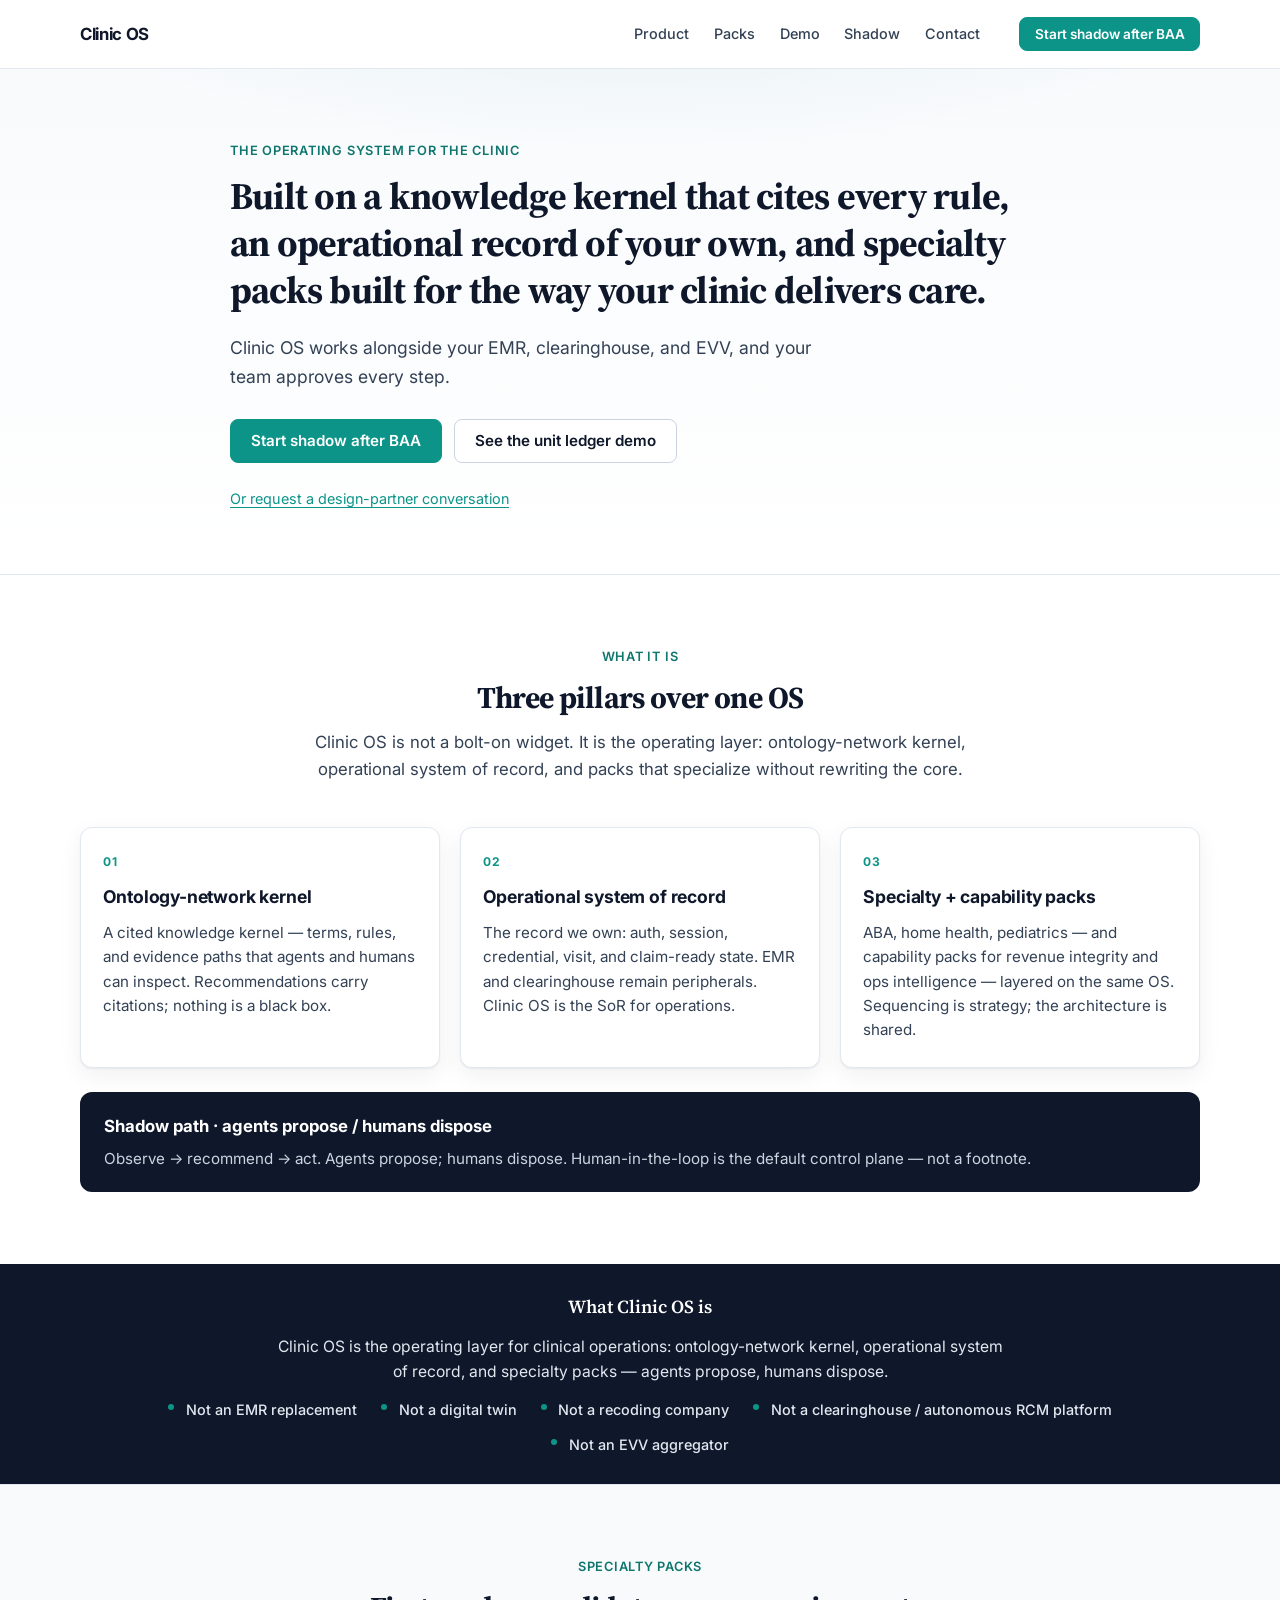
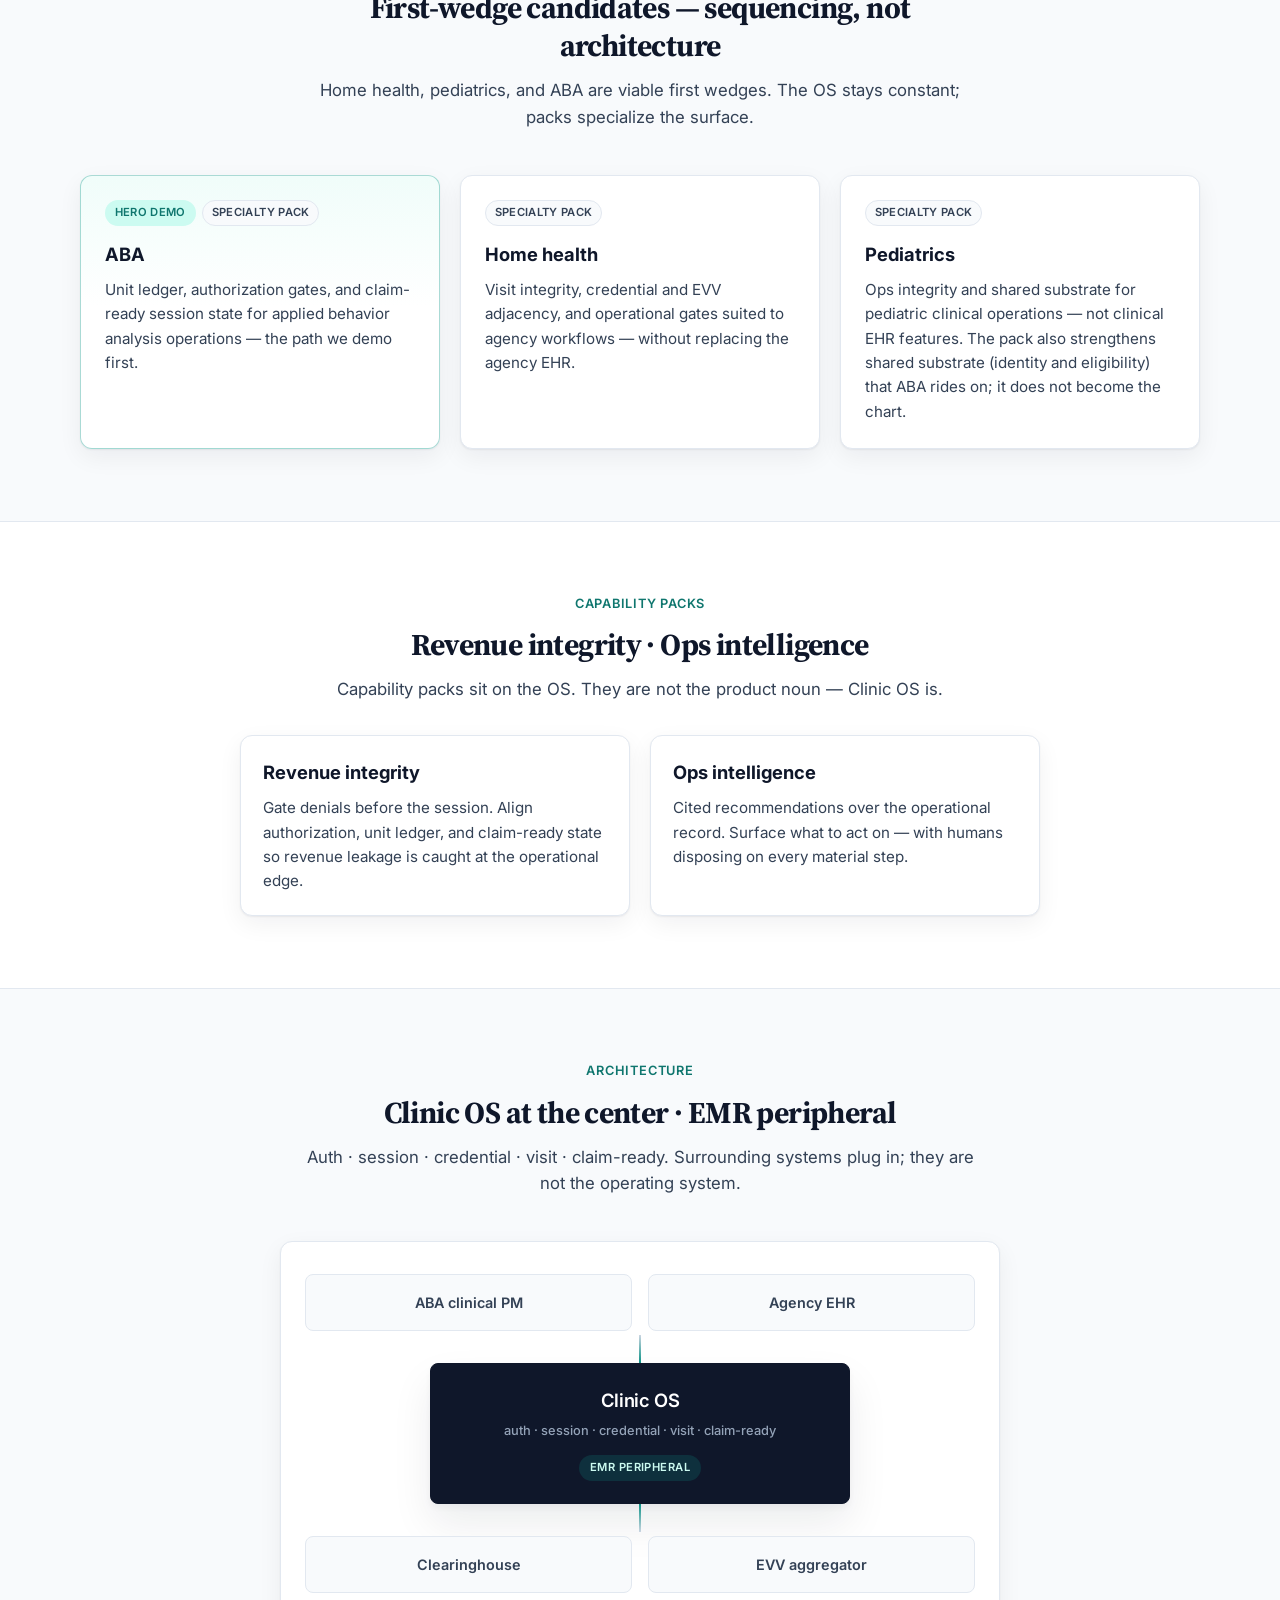
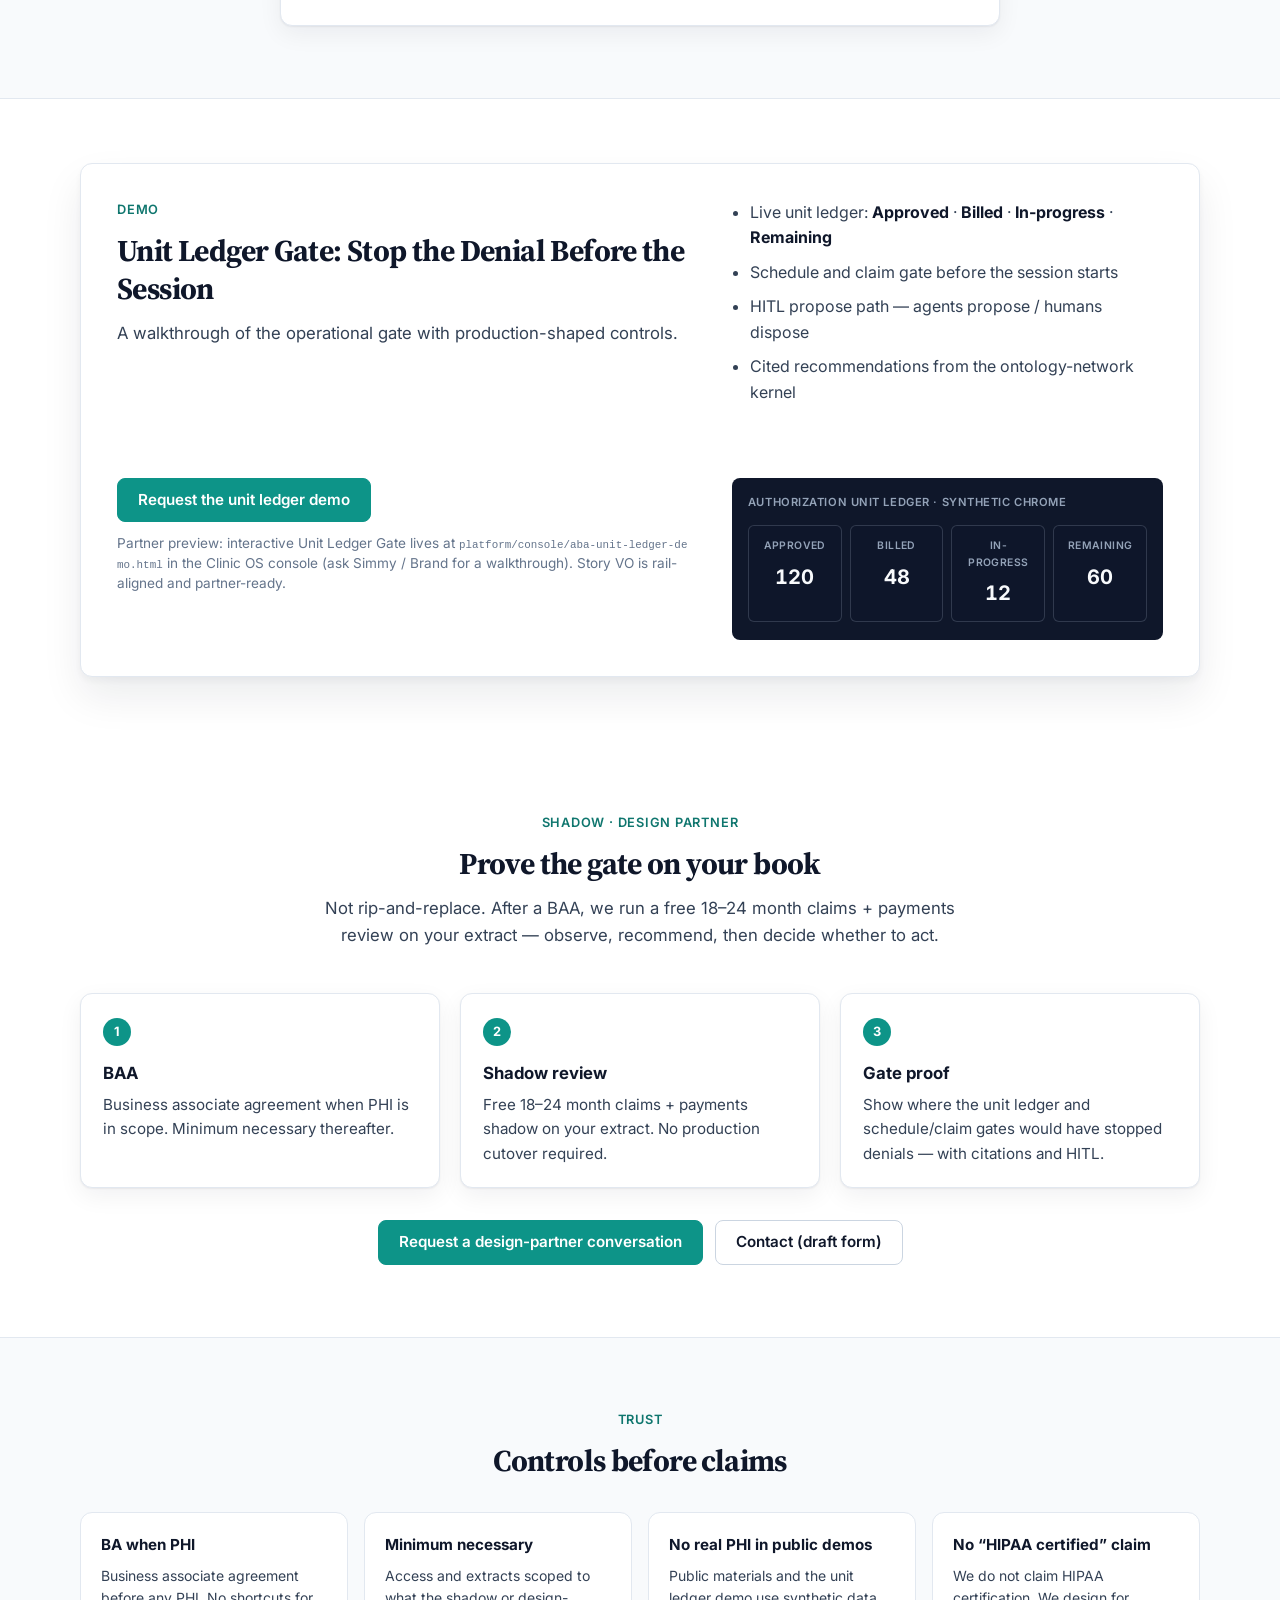
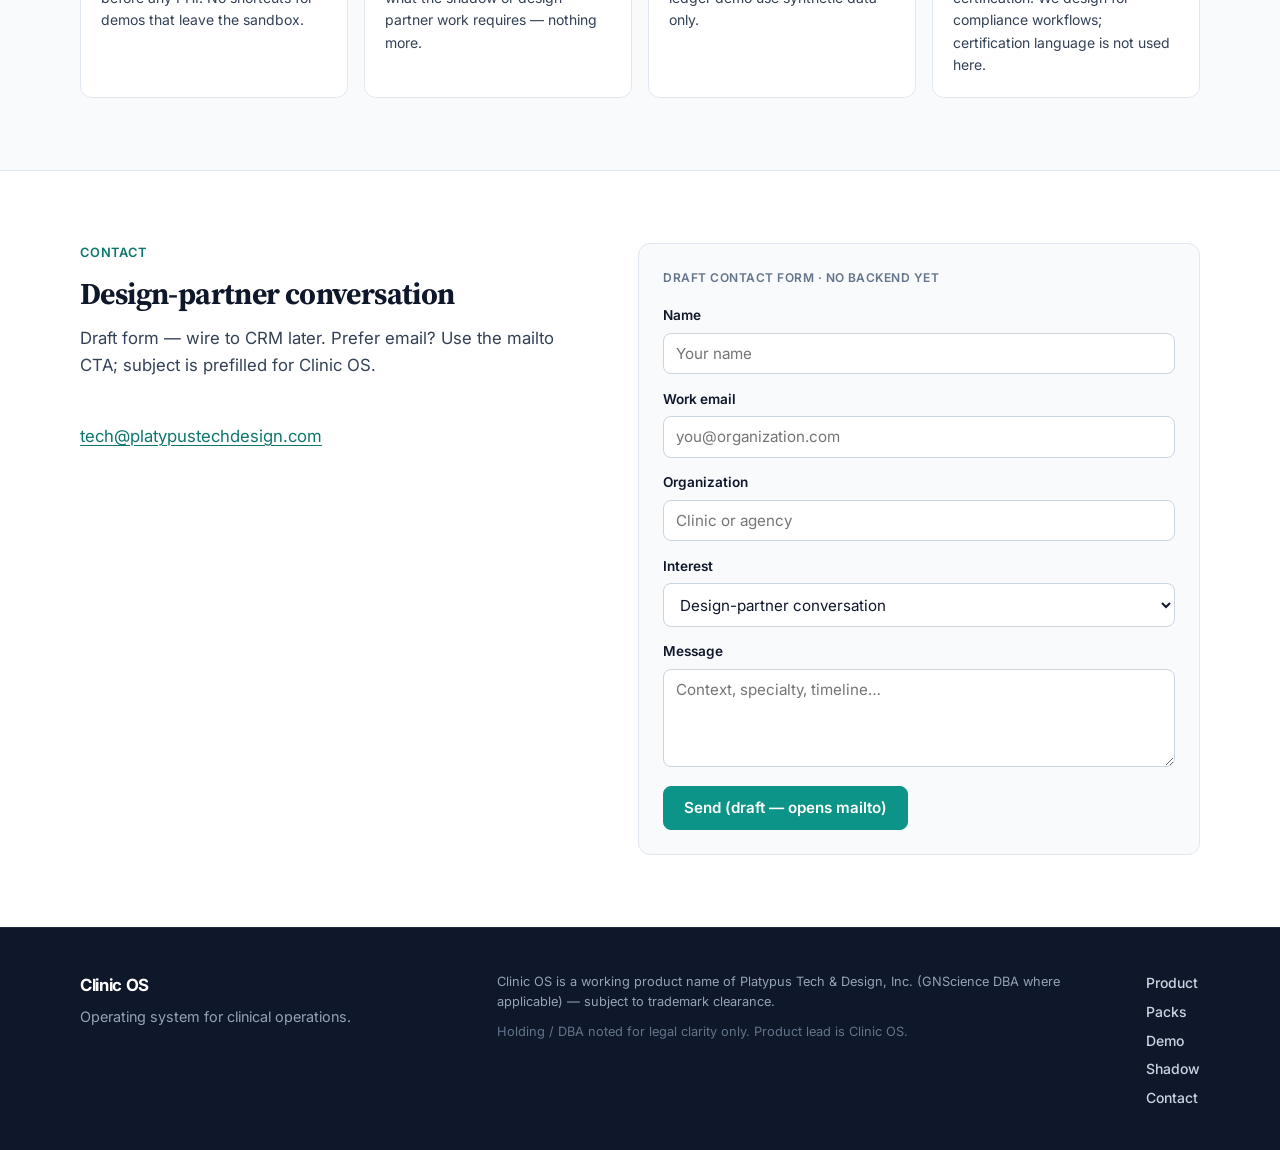
==== index.html @ 2861e941 "Hero v2: eyebrow 'The operating system for the clinic' and James's kernel/record/packs headline" ====
<!DOCTYPE html>
<html lang="en">
<head>
  <meta charset="UTF-8" />
  <meta name="viewport" content="width=device-width, initial-scale=1" />
  <meta name="description" content="Clinic OS, the operating system for the clinic: a knowledge kernel that cites every rule, an operational record of your own, and specialty packs built for the way your clinic delivers care." />
  <title>Clinic OS — Operating System for Clinical Operations</title>
  <link rel="preconnect" href="https://fonts.googleapis.com" />
  <link rel="preconnect" href="https://fonts.gstatic.com" crossorigin />
  <link href="https://fonts.googleapis.com/css2?family=Inter:wght@400;500;600;700&family=Source+Serif+4:opsz,wght@8..60,600;8..60,700&display=swap" rel="stylesheet" />
  <link rel="stylesheet" href="styles.css" />
</head>
<body>
  <a class="skip-link" href="#main">Skip to content</a>

  <header class="site-header" id="top">
    <nav class="nav" aria-label="Primary">
      <a class="nav-brand" href="#top">Clinic OS</a>
      <button class="nav-toggle" type="button" aria-expanded="false" aria-controls="nav-menu" aria-label="Open menu">
        <span></span><span></span><span></span>
      </button>
      <ul class="nav-links" id="nav-menu">
        <li><a href="#product">Product</a></li>
        <li><a href="#packs">Packs</a></li>
        <li><a href="#demo">Demo</a></li>
        <li><a href="#shadow">Shadow</a></li>
        <li><a href="#contact">Contact</a></li>
      </ul>
      <a class="btn btn-sm btn-primary nav-cta" href="#shadow">Start shadow after BAA</a>
    </nav>
  </header>

  <main id="main">
    <!-- 2. Hero -->
    <section class="hero" aria-labelledby="hero-title">
      <div class="container hero-inner">
        <p class="eyebrow">The operating system for the clinic</p>
        <h1 id="hero-title">Built on a knowledge kernel that cites every rule, an operational record of your own, and specialty packs built for the way your clinic delivers care.</h1>
        <p class="hero-sub">Clinic OS works alongside your EMR, clearinghouse, and EVV, and your team approves every step.</p>
        <div class="hero-actions">
          <a class="btn btn-primary" href="#shadow">Start shadow after BAA</a>
          <a class="btn btn-secondary" href="#demo">See the unit ledger demo</a>
        </div>
        <p class="hero-secondary-link"><a href="mailto:tech@platypustechdesign.com?subject=Clinic%20OS%20design%20partner">Or request a design-partner conversation</a></p>
      </div>
    </section>

    <!-- 3. What it is -->
    <section class="section" id="product" aria-labelledby="product-title">
      <div class="container">
        <header class="section-head">
          <p class="eyebrow">What it is</p>
          <h2 id="product-title">Three pillars over one OS</h2>
          <p class="section-lead">Clinic OS is not a bolt-on widget. It is the operating layer: ontology-network kernel, operational system of record, and packs that specialize without rewriting the core.</p>
        </header>
        <div class="pillars">
          <article class="pillar-card">
            <div class="pillar-num" aria-hidden="true">01</div>
            <h3>Ontology-network kernel</h3>
            <p>A cited knowledge kernel — terms, rules, and evidence paths that agents and humans can inspect. Recommendations carry citations; nothing is a black box.</p>
          </article>
          <article class="pillar-card">
            <div class="pillar-num" aria-hidden="true">02</div>
            <h3>Operational system of record</h3>
            <p>The record we own: auth, session, credential, visit, and claim-ready state. EMR and clearinghouse remain peripherals. Clinic OS is the SoR for operations.</p>
          </article>
          <article class="pillar-card">
            <div class="pillar-num" aria-hidden="true">03</div>
            <h3>Specialty + capability packs</h3>
            <p>ABA, home health, pediatrics — and capability packs for revenue integrity and ops intelligence — layered on the same OS. Sequencing is strategy; the architecture is shared.</p>
          </article>
        </div>
        <aside class="hitl-banner">
          <div>
            <h3>Shadow path · agents propose / humans dispose</h3>
            <p>Observe → recommend → act. Agents propose; humans dispose. Human-in-the-loop is the default control plane — not a footnote.</p>
          </div>
        </aside>
      </div>
    </section>

    <!-- 4. Anti-position -->
    <section class="anti-strip" aria-labelledby="anti-title">
      <div class="container anti-inner">
        <h2 id="anti-title" class="anti-heading">What Clinic OS is</h2>
        <p class="anti-are">Clinic OS is the operating layer for clinical operations: ontology-network kernel, operational system of record, and specialty packs — agents propose, humans dispose.</p>
        <ul class="anti-list" aria-label="What Clinic OS is not">
          <li>Not an EMR replacement</li>
          <li>Not a digital twin</li>
          <li>Not a recoding company</li>
          <li>Not a clearinghouse / autonomous RCM platform</li>
          <li>Not an EVV aggregator</li>
        </ul>
      </div>
    </section>

    <!-- 5. Specialty packs -->
    <section class="section section-alt" id="packs" aria-labelledby="specialty-title">
      <div class="container">
        <header class="section-head">
          <p class="eyebrow">Specialty packs</p>
          <h2 id="specialty-title">First-wedge candidates — sequencing, not architecture</h2>
          <p class="section-lead">Home health, pediatrics, and ABA are viable first wedges. The OS stays constant; packs specialize the surface.</p>
        </header>
        <div class="pack-grid specialty-grid">
          <article class="pack-card pack-hero">
            <div class="pack-tags">
              <span class="tag tag-accent">Hero demo</span>
              <span class="tag">Specialty pack</span>
            </div>
            <h3>ABA</h3>
            <p>Unit ledger, authorization gates, and claim-ready session state for applied behavior analysis operations — the path we demo first.</p>
          </article>
          <article class="pack-card">
            <div class="pack-tags">
              <span class="tag">Specialty pack</span>
            </div>
            <h3>Home health</h3>
            <p>Visit integrity, credential and EVV adjacency, and operational gates suited to agency workflows — without replacing the agency EHR.</p>
          </article>
          <article class="pack-card">
            <div class="pack-tags">
              <span class="tag">Specialty pack</span>
            </div>
            <h3>Pediatrics</h3>
            <p>Ops integrity and shared substrate for pediatric clinical operations — not clinical EHR features. The pack also strengthens shared substrate (identity and eligibility) that ABA rides on; it does not become the chart.</p>
          </article>
        </div>
      </div>
    </section>

    <!-- 6. Capability packs -->
    <section class="section" aria-labelledby="capability-title">
      <div class="container">
        <header class="section-head section-head-compact">
          <p class="eyebrow">Capability packs</p>
          <h2 id="capability-title">Revenue integrity · Ops intelligence</h2>
          <p class="section-lead">Capability packs sit on the OS. They are not the product noun — Clinic OS is.</p>
        </header>
        <div class="pack-grid capability-grid">
          <article class="pack-card pack-compact">
            <h3>Revenue integrity</h3>
            <p>Gate denials before the session. Align authorization, unit ledger, and claim-ready state so revenue leakage is caught at the operational edge.</p>
          </article>
          <article class="pack-card pack-compact">
            <h3>Ops intelligence</h3>
            <p>Cited recommendations over the operational record. Surface what to act on — with humans disposing on every material step.</p>
          </article>
        </div>
      </div>
    </section>

    <!-- 7. Stack diagram -->
    <section class="section section-alt" id="stack" aria-labelledby="stack-title">
      <div class="container">
        <header class="section-head">
          <p class="eyebrow">Architecture</p>
          <h2 id="stack-title">Clinic OS at the center · EMR peripheral</h2>
          <p class="section-lead">Auth · session · credential · visit · claim-ready. Surrounding systems plug in; they are not the operating system.</p>
        </header>
        <div class="stack-diagram" role="img" aria-label="Clinic OS at center with ABA clinical PM, Agency EHR, Clearinghouse, and EVV aggregator as peripherals">
          <div class="stack-peripherals stack-top">
            <div class="stack-box peripheral">ABA clinical PM</div>
            <div class="stack-box peripheral">Agency EHR</div>
          </div>
          <div class="stack-center-wrap">
            <div class="stack-connector stack-connector-v" aria-hidden="true"></div>
            <div class="stack-box core">
              <span class="core-label">Clinic OS</span>
              <span class="core-meta">auth · session · credential · visit · claim-ready</span>
              <span class="core-badge">EMR peripheral</span>
            </div>
            <div class="stack-connector stack-connector-v" aria-hidden="true"></div>
          </div>
          <div class="stack-peripherals stack-bottom">
            <div class="stack-box peripheral">Clearinghouse</div>
            <div class="stack-box peripheral">EVV aggregator</div>
          </div>
        </div>
      </div>
    </section>

    <!-- 8. Demo -->
    <section class="section demo-section" id="demo" aria-labelledby="demo-title">
      <div class="container">
        <div class="demo-panel">
          <header class="section-head section-head-left">
            <p class="eyebrow">Demo</p>
            <h2 id="demo-title">Unit Ledger Gate: Stop the Denial Before the Session</h2>
            <p class="section-lead">A walkthrough of the operational gate with production-shaped controls.</p>
          </header>
          <ul class="demo-bullets">
            <li>Live unit ledger: <strong>Approved</strong> · <strong>Billed</strong> · <strong>In-progress</strong> · <strong>Remaining</strong></li>
            <li>Schedule and claim gate before the session starts</li>
            <li>HITL propose path — agents propose / humans dispose</li>
            <li>Cited recommendations from the ontology-network kernel</li>
          </ul>
          <div class="demo-actions">
            <a class="btn btn-primary" href="mailto:tech@platypustechdesign.com?subject=Clinic%20OS%20unit%20ledger%20demo">Request the unit ledger demo</a>
            <p class="demo-note demo-path-note">Partner preview: interactive Unit Ledger Gate lives at <code>platform/console/aba-unit-ledger-demo.html</code> in the Clinic OS console (ask Simmy / Brand for a walkthrough). Story VO is rail-aligned and partner-ready.</p>
          </div>
          <div class="ledger-preview" aria-label="Synthetic unit ledger object preview">
            <p class="ledger-caption">Authorization unit ledger · synthetic chrome</p>
            <div class="ledger-object">
              <div class="ledger-cell">
                <span class="ledger-label">Approved</span>
                <span class="ledger-val">120</span>
              </div>
              <div class="ledger-cell">
                <span class="ledger-label">Billed</span>
                <span class="ledger-val">48</span>
              </div>
              <div class="ledger-cell">
                <span class="ledger-label">In-progress</span>
                <span class="ledger-val">12</span>
              </div>
              <div class="ledger-cell">
                <span class="ledger-label">Remaining</span>
                <span class="ledger-val">60</span>
              </div>
            </div>
          </div>
        </div>
      </div>
    </section>

    <!-- 9. Shadow / design-partner -->
    <section class="section" id="shadow" aria-labelledby="shadow-title">
      <div class="container">
        <header class="section-head">
          <p class="eyebrow">Shadow · design partner</p>
          <h2 id="shadow-title">Prove the gate on your book</h2>
          <p class="section-lead">Not rip-and-replace. After a BAA, we run a free 18–24 month claims + payments review on your extract — observe, recommend, then decide whether to act.</p>
        </header>
        <ol class="shadow-steps">
          <li>
            <strong>BAA</strong>
            <span>Business associate agreement when PHI is in scope. Minimum necessary thereafter.</span>
          </li>
          <li>
            <strong>Shadow review</strong>
            <span>Free 18–24 month claims + payments shadow on your extract. No production cutover required.</span>
          </li>
          <li>
            <strong>Gate proof</strong>
            <span>Show where the unit ledger and schedule/claim gates would have stopped denials — with citations and HITL.</span>
          </li>
        </ol>
        <div class="hero-actions centered">
          <a class="btn btn-primary" href="mailto:tech@platypustechdesign.com?subject=Clinic%20OS%20design%20partner">Request a design-partner conversation</a>
          <a class="btn btn-secondary" href="#contact">Contact (draft form)</a>
        </div>
      </div>
    </section>

    <!-- 10. Trust -->
    <section class="section section-alt trust-section" id="trust" aria-labelledby="trust-title">
      <div class="container">
        <header class="section-head section-head-compact">
          <p class="eyebrow">Trust</p>
          <h2 id="trust-title">Controls before claims</h2>
        </header>
        <ul class="trust-grid">
          <li>
            <h3>BA when PHI</h3>
            <p>Business associate agreement before any PHI. No shortcuts for demos that leave the sandbox.</p>
          </li>
          <li>
            <h3>Minimum necessary</h3>
            <p>Access and extracts scoped to what the shadow or design-partner work requires — nothing more.</p>
          </li>
          <li>
            <h3>No real PHI in public demos</h3>
            <p>Public materials and the unit ledger demo use synthetic data only.</p>
          </li>
          <li>
            <h3>No “HIPAA certified” claim</h3>
            <p>We do not claim HIPAA certification. We design for compliance workflows; certification language is not used here.</p>
          </li>
        </ul>
      </div>
    </section>

    <!-- 11. Contact -->
    <section class="section" id="contact" aria-labelledby="contact-title">
      <div class="container contact-layout">
        <div>
          <header class="section-head section-head-left">
            <p class="eyebrow">Contact</p>
            <h2 id="contact-title">Design-partner conversation</h2>
            <p class="section-lead">Draft form — wire to CRM later. Prefer email? Use the mailto CTA; subject is prefilled for Clinic OS.</p>
          </header>
          <p class="contact-direct">
            <a href="mailto:tech@platypustechdesign.com?subject=Clinic%20OS%20design%20partner">tech@platypustechdesign.com</a>
          </p>
        </div>
        <form class="contact-form" id="contact-form" novalidate>
          <p class="form-draft-label">Draft contact form · no backend yet</p>
          <label>
            Name
            <input type="text" name="name" autocomplete="name" required placeholder="Your name" />
          </label>
          <label>
            Work email
            <input type="email" name="email" autocomplete="email" required placeholder="you@organization.com" />
          </label>
          <label>
            Organization
            <input type="text" name="org" autocomplete="organization" placeholder="Clinic or agency" />
          </label>
          <label>
            Interest
            <select name="interest">
              <option value="design-partner">Design-partner conversation</option>
              <option value="demo">Unit ledger demo</option>
              <option value="shadow">Shadow / claims review</option>
            </select>
          </label>
          <label>
            Message
            <textarea name="message" rows="4" placeholder="Context, specialty, timeline…"></textarea>
          </label>
          <button class="btn btn-primary" type="submit">Send (draft — opens mailto)</button>
        </form>
      </div>
    </section>
  </main>

  <footer class="site-footer">
    <div class="container footer-inner">
      <div class="footer-brand">
        <span class="nav-brand">Clinic OS</span>
        <p>Operating system for clinical operations.</p>
      </div>
      <div class="footer-legal">
        <p>Clinic OS is a working product name of Platypus Tech &amp; Design, Inc. (GNScience DBA where applicable) — subject to trademark clearance.</p>
        <p class="footer-holding">Holding / DBA noted for legal clarity only. Product lead is Clinic OS.</p>
      </div>
      <nav class="footer-nav" aria-label="Footer">
        <a href="#product">Product</a>
        <a href="#packs">Packs</a>
        <a href="#demo">Demo</a>
        <a href="#shadow">Shadow</a>
        <a href="#contact">Contact</a>
      </nav>
    </div>
  </footer>

  <script src="script.js"></script>
</body>
</html>
---- styles.css ----
/* Clinic OS — marketing site */
:root {
  --navy: #0f172a;
  --navy-soft: #1e293b;
  --slate: #334155;
  --muted: #64748b;
  --border: #e2e8f0;
  --border-strong: #cbd5e1;
  --bg: #ffffff;
  --bg-alt: #f8fafc;
  --teal: #0d9488;
  --teal-dark: #0f766e;
  --teal-soft: #ccfbf1;
  --blue: #2563eb;
  --white: #ffffff;
  --radius: 12px;
  --radius-sm: 8px;
  --shadow: 0 1px 2px rgba(15, 23, 42, 0.06), 0 8px 24px rgba(15, 23, 42, 0.06);
  --shadow-lg: 0 4px 6px rgba(15, 23, 42, 0.04), 0 20px 40px rgba(15, 23, 42, 0.08);
  --font: "Inter", system-ui, -apple-system, BlinkMacSystemFont, "Segoe UI", Roboto, sans-serif;
  --serif: "Source Serif 4", Georgia, "Times New Roman", serif;
  --max: 1120px;
  --header-h: 68px;
}

*, *::before, *::after { box-sizing: border-box; }

html {
  scroll-behavior: smooth;
  scroll-padding-top: calc(var(--header-h) + 12px);
}

body {
  margin: 0;
  font-family: var(--font);
  font-size: 16px;
  line-height: 1.6;
  color: var(--navy);
  background: var(--bg);
  -webkit-font-smoothing: antialiased;
}

img { max-width: 100%; display: block; }

a {
  color: var(--teal-dark);
  text-decoration-thickness: 1px;
  text-underline-offset: 3px;
}

a:hover { color: var(--teal); }

.visually-hidden {
  position: absolute;
  width: 1px;
  height: 1px;
  padding: 0;
  margin: -1px;
  overflow: hidden;
  clip: rect(0, 0, 0, 0);
  white-space: nowrap;
  border: 0;
}

.skip-link {
  position: absolute;
  left: -999px;
  top: 0;
  background: var(--navy);
  color: var(--white);
  padding: 0.75rem 1rem;
  z-index: 1000;
}

.skip-link:focus { left: 0.5rem; top: 0.5rem; }

.container {
  width: min(100% - 2.5rem, var(--max));
  margin-inline: auto;
}

/* Header / Nav */
.site-header {
  position: sticky;
  top: 0;
  z-index: 100;
  background: rgba(255, 255, 255, 0.92);
  backdrop-filter: blur(10px);
  border-bottom: 1px solid var(--border);
}

.nav {
  display: flex;
  align-items: center;
  gap: 1.25rem;
  height: var(--header-h);
  width: min(100% - 2.5rem, var(--max));
  margin-inline: auto;
}

.nav-brand {
  font-weight: 700;
  font-size: 1.05rem;
  letter-spacing: -0.02em;
  color: var(--navy);
  text-decoration: none;
}

.nav-brand:hover { color: var(--navy); }

.nav-links {
  display: flex;
  list-style: none;
  margin: 0;
  padding: 0;
  gap: 0.15rem;
  margin-left: auto;
}

.nav-links a {
  display: block;
  padding: 0.45rem 0.7rem;
  color: var(--slate);
  text-decoration: none;
  font-size: 0.9rem;
  font-weight: 500;
  border-radius: 6px;
}

.nav-links a:hover,
.nav-links a:focus-visible {
  color: var(--navy);
  background: var(--bg-alt);
}

.nav-cta { margin-left: 0.5rem; }

.nav-toggle {
  display: none;
  flex-direction: column;
  justify-content: center;
  gap: 5px;
  width: 40px;
  height: 40px;
  margin-left: auto;
  border: 1px solid var(--border);
  border-radius: 8px;
  background: var(--white);
  cursor: pointer;
  padding: 0;
}

.nav-toggle span {
  display: block;
  width: 18px;
  height: 2px;
  margin-inline: auto;
  background: var(--navy);
  border-radius: 1px;
}

/* Buttons */
.btn {
  display: inline-flex;
  align-items: center;
  justify-content: center;
  gap: 0.4rem;
  padding: 0.75rem 1.25rem;
  font-family: inherit;
  font-size: 0.95rem;
  font-weight: 600;
  line-height: 1.2;
  border-radius: var(--radius-sm);
  border: 1px solid transparent;
  cursor: pointer;
  text-decoration: none;
  transition: background 0.15s ease, border-color 0.15s ease, color 0.15s ease, box-shadow 0.15s ease;
}

.btn-sm {
  padding: 0.5rem 0.9rem;
  font-size: 0.85rem;
}

.btn-primary {
  background: var(--teal);
  color: var(--white);
  border-color: var(--teal);
}

.btn-primary:hover {
  background: var(--teal-dark);
  border-color: var(--teal-dark);
  color: var(--white);
}

.btn-secondary {
  background: var(--white);
  color: var(--navy);
  border-color: var(--border-strong);
}

.btn-secondary:hover {
  border-color: var(--slate);
  color: var(--navy);
  background: var(--bg-alt);
}

/* Hero */
.hero {
  padding: 4.5rem 0 4rem;
  background:
    radial-gradient(ellipse 80% 60% at 50% -20%, rgba(13, 148, 136, 0.08), transparent 60%),
    linear-gradient(180deg, var(--bg-alt) 0%, var(--bg) 100%);
  border-bottom: 1px solid var(--border);
}

.hero-inner { max-width: 820px; }

.eyebrow {
  margin: 0 0 0.75rem;
  font-size: 0.8rem;
  font-weight: 600;
  letter-spacing: 0.06em;
  text-transform: uppercase;
  color: var(--teal-dark);
}

.hero h1 {
  margin: 0 0 1.25rem;
  font-family: var(--serif);
  font-size: clamp(1.65rem, 3.2vw, 2.35rem);
  font-weight: 700;
  line-height: 1.25;
  letter-spacing: -0.02em;
  color: var(--navy);
}

.hero-sub {
  margin: 0 0 1.75rem;
  font-size: 1.1rem;
  color: var(--slate);
  max-width: 620px;
}

.hero-actions {
  display: flex;
  flex-wrap: wrap;
  gap: 0.75rem;
  margin-bottom: 1.5rem;
}

.hero-actions.centered {
  justify-content: center;
  margin-top: 2rem;
  margin-bottom: 0;
}

.honesty-chip {
  display: inline-flex;
  align-items: center;
  gap: 0.5rem;
  margin: 0;
  padding: 0.4rem 0.85rem;
  font-size: 0.85rem;
  font-weight: 500;
  color: var(--slate);
  background: var(--white);
  border: 1px solid var(--border);
  border-radius: 999px;
  box-shadow: var(--shadow);
}

.chip-dot {
  width: 8px;
  height: 8px;
  border-radius: 50%;
  background: var(--teal);
  box-shadow: 0 0 0 3px var(--teal-soft);
}

/* Sections */
.section {
  padding: 4.5rem 0;
}

.section-alt {
  background: var(--bg-alt);
  border-block: 1px solid var(--border);
}

.section-head {
  text-align: center;
  max-width: 680px;
  margin: 0 auto 2.75rem;
}

.section-head-left {
  text-align: left;
  margin-left: 0;
  margin-right: 0;
}

.section-head-compact {
  margin-bottom: 2rem;
}

.section-head h2 {
  margin: 0 0 0.75rem;
  font-family: var(--serif);
  font-size: clamp(1.45rem, 2.4vw, 1.9rem);
  font-weight: 700;
  letter-spacing: -0.02em;
  line-height: 1.25;
}

.section-lead {
  margin: 0;
  color: var(--slate);
  font-size: 1.05rem;
}

/* Pillars */
.pillars {
  display: grid;
  grid-template-columns: repeat(3, 1fr);
  gap: 1.25rem;
}

.pillar-card {
  background: var(--white);
  border: 1px solid var(--border);
  border-radius: var(--radius);
  padding: 1.5rem 1.4rem;
  box-shadow: var(--shadow);
}

.pillar-num {
  font-size: 0.75rem;
  font-weight: 700;
  letter-spacing: 0.08em;
  color: var(--teal);
  margin-bottom: 0.75rem;
}

.pillar-card h3 {
  margin: 0 0 0.6rem;
  font-size: 1.1rem;
  letter-spacing: -0.01em;
}

.pillar-card p {
  margin: 0;
  font-size: 0.95rem;
  color: var(--slate);
}

.hitl-banner {
  margin-top: 1.5rem;
  padding: 1.35rem 1.5rem;
  background: var(--navy);
  color: var(--white);
  border-radius: var(--radius);
}

.hitl-banner h3 {
  margin: 0 0 0.4rem;
  font-size: 1.05rem;
}

.hitl-banner p {
  margin: 0;
  color: #cbd5e1;
  font-size: 0.95rem;
}

/* Anti-position strip */

.anti-inner {
  display: flex;
  flex-direction: column;
  align-items: center;
  gap: 0.85rem;
  text-align: center;
}

.anti-heading {
  margin: 0;
  font-family: var(--serif);
  font-size: 1.15rem;
  font-weight: 600;
  color: var(--white);
}

.anti-are {
  margin: 0;
  max-width: 46rem;
  font-size: 0.98rem;
  line-height: 1.55;
  color: #e2e8f0;
}

.anti-strip {
  padding: 1.75rem 0;
  background: var(--navy);
  color: var(--white);
}

.anti-list {
  display: flex;
  flex-wrap: wrap;
  justify-content: center;
  gap: 0.75rem 1.5rem;
  list-style: none;
  margin: 0;
  padding: 0;
}

.anti-list li {
  position: relative;
  font-size: 0.9rem;
  font-weight: 500;
  color: #e2e8f0;
  padding-left: 1.1rem;
}

.anti-list li::before {
  content: "";
  position: absolute;
  left: 0;
  top: 0.45em;
  width: 6px;
  height: 6px;
  border-radius: 50%;
  background: var(--teal);
}

/* Pack cards */
.pack-grid {
  display: grid;
  gap: 1.25rem;
}

.specialty-grid {
  grid-template-columns: repeat(3, 1fr);
}

.capability-grid {
  grid-template-columns: repeat(2, 1fr);
  max-width: 800px;
  margin-inline: auto;
}

.pack-card {
  background: var(--white);
  border: 1px solid var(--border);
  border-radius: var(--radius);
  padding: 1.5rem;
  box-shadow: var(--shadow);
  transition: border-color 0.15s ease, box-shadow 0.15s ease;
}

.pack-card:hover {
  border-color: var(--border-strong);
  box-shadow: var(--shadow-lg);
}

.pack-hero {
  border-color: rgba(13, 148, 136, 0.35);
  background: linear-gradient(180deg, #f0fdfa 0%, var(--white) 48%);
}

.pack-tags {
  display: flex;
  flex-wrap: wrap;
  gap: 0.4rem;
  margin-bottom: 0.85rem;
}

.tag {
  display: inline-block;
  padding: 0.2rem 0.55rem;
  font-size: 0.7rem;
  font-weight: 600;
  letter-spacing: 0.03em;
  text-transform: uppercase;
  color: var(--slate);
  background: var(--bg-alt);
  border: 1px solid var(--border);
  border-radius: 999px;
}

.tag-accent {
  color: var(--teal-dark);
  background: var(--teal-soft);
  border-color: transparent;
}

.pack-card h3 {
  margin: 0 0 0.55rem;
  font-size: 1.15rem;
}

.pack-card p {
  margin: 0;
  font-size: 0.95rem;
  color: var(--slate);
}

.pack-compact {
  padding: 1.35rem 1.4rem;
}

/* Stack diagram */
.stack-diagram {
  max-width: 720px;
  margin: 0 auto;
  padding: 2rem 1.5rem;
  background: var(--white);
  border: 1px solid var(--border);
  border-radius: var(--radius);
  box-shadow: var(--shadow);
}

.stack-peripherals {
  display: grid;
  grid-template-columns: 1fr 1fr;
  gap: 1rem;
}

.stack-center-wrap {
  display: flex;
  flex-direction: column;
  align-items: center;
  padding: 0.25rem 0;
}

.stack-connector-v {
  width: 2px;
  height: 28px;
  background: linear-gradient(180deg, var(--border-strong), var(--teal));
}

.stack-bottom .stack-connector-v,
.stack-center-wrap .stack-connector-v:last-child {
  background: linear-gradient(180deg, var(--teal), var(--border-strong));
}

.stack-box {
  text-align: center;
  border-radius: var(--radius-sm);
  padding: 1rem 1.25rem;
  border: 1px solid var(--border);
  font-weight: 600;
  font-size: 0.9rem;
}

.stack-box.peripheral {
  background: var(--bg-alt);
  color: var(--slate);
}

.stack-box.core {
  width: min(100%, 420px);
  background: var(--navy);
  color: var(--white);
  border-color: var(--navy);
  padding: 1.35rem 1.5rem;
  display: flex;
  flex-direction: column;
  gap: 0.35rem;
  box-shadow: var(--shadow-lg);
}

.core-label {
  font-size: 1.15rem;
  letter-spacing: -0.02em;
}

.core-meta {
  font-size: 0.8rem;
  font-weight: 500;
  color: #94a3b8;
}

.core-badge {
  align-self: center;
  margin-top: 0.5rem;
  padding: 0.25rem 0.65rem;
  font-size: 0.7rem;
  font-weight: 600;
  letter-spacing: 0.04em;
  text-transform: uppercase;
  color: var(--teal-soft);
  background: rgba(13, 148, 136, 0.2);
  border-radius: 999px;
}

/* Demo */
.demo-section { padding-block: 4rem; }

.demo-panel {
  display: grid;
  grid-template-columns: 1.2fr 0.9fr;
  gap: 2.5rem;
  align-items: start;
  padding: 2.25rem;
  background: var(--white);
  border: 1px solid var(--border);
  border-radius: var(--radius);
  box-shadow: var(--shadow-lg);
}

.demo-panel .section-head { margin-bottom: 1.25rem; }

.demo-bullets {
  margin: 0 0 1.5rem;
  padding-left: 1.15rem;
  color: var(--slate);
}

.demo-bullets li { margin-bottom: 0.55rem; }

.demo-bullets strong { color: var(--navy); }

.demo-note {
  margin: 0.75rem 0 0;
  font-size: 0.85rem;
  color: var(--muted);
}

.hero-secondary-link {
  margin: 0.85rem 0 0;
  font-size: 0.9rem;
}

.hero-secondary-link a {
  color: var(--teal);
  text-decoration: underline;
  text-underline-offset: 3px;
}

.hero-secondary-link a:hover {
  color: var(--navy);
}

.demo-path-note {
  max-width: 36rem;
  line-height: 1.45;
}

.demo-path-note code {
  font-size: 0.8em;
  word-break: break-all;
}

.ledger-preview {
  background: var(--navy);
  color: var(--white);
  border-radius: var(--radius-sm);
  overflow: hidden;
  font-size: 0.85rem;
  padding: 1rem 1rem 1.1rem;
}

.ledger-caption {
  margin: 0 0 0.85rem;
  font-size: 0.7rem;
  font-weight: 600;
  letter-spacing: 0.05em;
  text-transform: uppercase;
  color: #94a3b8;
}

.ledger-object {
  display: grid;
  grid-template-columns: repeat(4, 1fr);
  gap: 0.5rem;
}

.ledger-cell {
  background: rgba(15, 23, 42, 0.55);
  border: 1px solid rgba(148, 163, 184, 0.25);
  border-radius: 6px;
  padding: 0.75rem 0.6rem;
  text-align: center;
}

.ledger-label {
  display: block;
  font-size: 0.65rem;
  font-weight: 600;
  letter-spacing: 0.04em;
  text-transform: uppercase;
  color: #94a3b8;
  margin-bottom: 0.35rem;
}

.ledger-val {
  display: block;
  font-size: 1.25rem;
  font-weight: 700;
  color: #f8fafc;
  font-variant-numeric: tabular-nums;
}

@media (max-width: 640px) {
  .ledger-object {
    grid-template-columns: repeat(2, 1fr);
  }
}

/* Shadow steps */
.shadow-steps {
  list-style: none;
  margin: 0;
  padding: 0;
  display: grid;
  grid-template-columns: repeat(3, 1fr);
  gap: 1.25rem;
  counter-reset: step;
}

.shadow-steps li {
  counter-increment: step;
  position: relative;
  padding: 1.5rem 1.35rem 1.35rem;
  background: var(--white);
  border: 1px solid var(--border);
  border-radius: var(--radius);
  box-shadow: var(--shadow);
}

.shadow-steps li::before {
  content: counter(step);
  display: flex;
  align-items: center;
  justify-content: center;
  width: 28px;
  height: 28px;
  margin-bottom: 0.85rem;
  font-size: 0.8rem;
  font-weight: 700;
  color: var(--white);
  background: var(--teal);
  border-radius: 50%;
}

.shadow-steps strong {
  display: block;
  margin-bottom: 0.4rem;
  font-size: 1.05rem;
}

.shadow-steps span {
  display: block;
  font-size: 0.95rem;
  color: var(--slate);
}

/* Trust */
.trust-grid {
  list-style: none;
  margin: 0;
  padding: 0;
  display: grid;
  grid-template-columns: repeat(4, 1fr);
  gap: 1rem;
}

.trust-grid li {
  padding: 1.25rem;
  background: var(--white);
  border: 1px solid var(--border);
  border-radius: var(--radius);
}

.trust-grid h3 {
  margin: 0 0 0.45rem;
  font-size: 0.95rem;
}

.trust-grid p {
  margin: 0;
  font-size: 0.875rem;
  color: var(--slate);
}

/* Contact */
.contact-layout {
  display: grid;
  grid-template-columns: 1fr 1.1fr;
  gap: 3rem;
  align-items: start;
}

.contact-direct {
  margin: 0;
  font-size: 1.05rem;
}

.contact-form {
  display: flex;
  flex-direction: column;
  gap: 0.9rem;
  padding: 1.5rem;
  background: var(--bg-alt);
  border: 1px solid var(--border);
  border-radius: var(--radius);
}

.form-draft-label {
  margin: 0 0 0.25rem;
  font-size: 0.75rem;
  font-weight: 600;
  letter-spacing: 0.04em;
  text-transform: uppercase;
  color: var(--muted);
}

.contact-form label {
  display: flex;
  flex-direction: column;
  gap: 0.35rem;
  font-size: 0.85rem;
  font-weight: 600;
  color: var(--navy);
}

.contact-form input,
.contact-form select,
.contact-form textarea {
  font-family: inherit;
  font-size: 0.95rem;
  font-weight: 400;
  padding: 0.65rem 0.75rem;
  border: 1px solid var(--border-strong);
  border-radius: var(--radius-sm);
  background: var(--white);
  color: var(--navy);
}

.contact-form input:focus,
.contact-form select:focus,
.contact-form textarea:focus {
  outline: 2px solid rgba(13, 148, 136, 0.35);
  outline-offset: 1px;
  border-color: var(--teal);
}

.contact-form .btn { align-self: flex-start; margin-top: 0.25rem; }

/* Footer */
.site-footer {
  padding: 2.75rem 0 2.5rem;
  background: var(--navy);
  color: #94a3b8;
  border-top: 1px solid var(--navy-soft);
}

.footer-inner {
  display: grid;
  grid-template-columns: 1fr 1.6fr auto;
  gap: 2rem;
  align-items: start;
}

.footer-brand .nav-brand {
  color: var(--white);
  display: inline-block;
  margin-bottom: 0.4rem;
}

.footer-brand p {
  margin: 0;
  font-size: 0.9rem;
}

.footer-legal p {
  margin: 0 0 0.65rem;
  font-size: 0.8rem;
  line-height: 1.55;
}

.footer-holding {
  color: #64748b;
}

.footer-nav {
  display: flex;
  flex-direction: column;
  gap: 0.4rem;
}

.footer-nav a {
  color: #cbd5e1;
  text-decoration: none;
  font-size: 0.875rem;
  font-weight: 500;
}

.footer-nav a:hover { color: var(--white); }

/* Reveal on scroll */
.reveal {
  opacity: 0;
  transform: translateY(14px);
  transition: opacity 0.55s ease, transform 0.55s ease;
}

.reveal.is-visible {
  opacity: 1;
  transform: none;
}

/* Responsive */
@media (max-width: 960px) {
  .pillars,
  .specialty-grid,
  .shadow-steps,
  .trust-grid {
    grid-template-columns: 1fr 1fr;
  }

  .demo-panel,
  .contact-layout,
  .footer-inner {
    grid-template-columns: 1fr;
  }

  .footer-nav {
    flex-direction: row;
    flex-wrap: wrap;
    gap: 0.75rem 1.25rem;
  }
}

@media (max-width: 720px) {
  .nav-toggle { display: flex; }

  .nav-links {
    display: none;
    position: absolute;
    top: var(--header-h);
    left: 0;
    right: 0;
    flex-direction: column;
    background: var(--white);
    border-bottom: 1px solid var(--border);
    padding: 0.75rem 1.25rem 1rem;
    margin-left: 0;
    box-shadow: var(--shadow);
  }

  .nav-links.is-open { display: flex; }

  .nav-cta { display: none; }

  .pillars,
  .specialty-grid,
  .capability-grid,
  .shadow-steps,
  .trust-grid,
  .stack-peripherals {
    grid-template-columns: 1fr;
  }

  .hero { padding: 3rem 0 2.75rem; }

  .section { padding: 3.25rem 0; }

  .demo-panel { padding: 1.5rem; }

  .anti-list {
    flex-direction: column;
    align-items: flex-start;
    gap: 0.65rem;
  }
}

@media (prefers-reduced-motion: reduce) {
  html { scroll-behavior: auto; }
  .reveal {
    opacity: 1;
    transform: none;
    transition: none;
  }
}
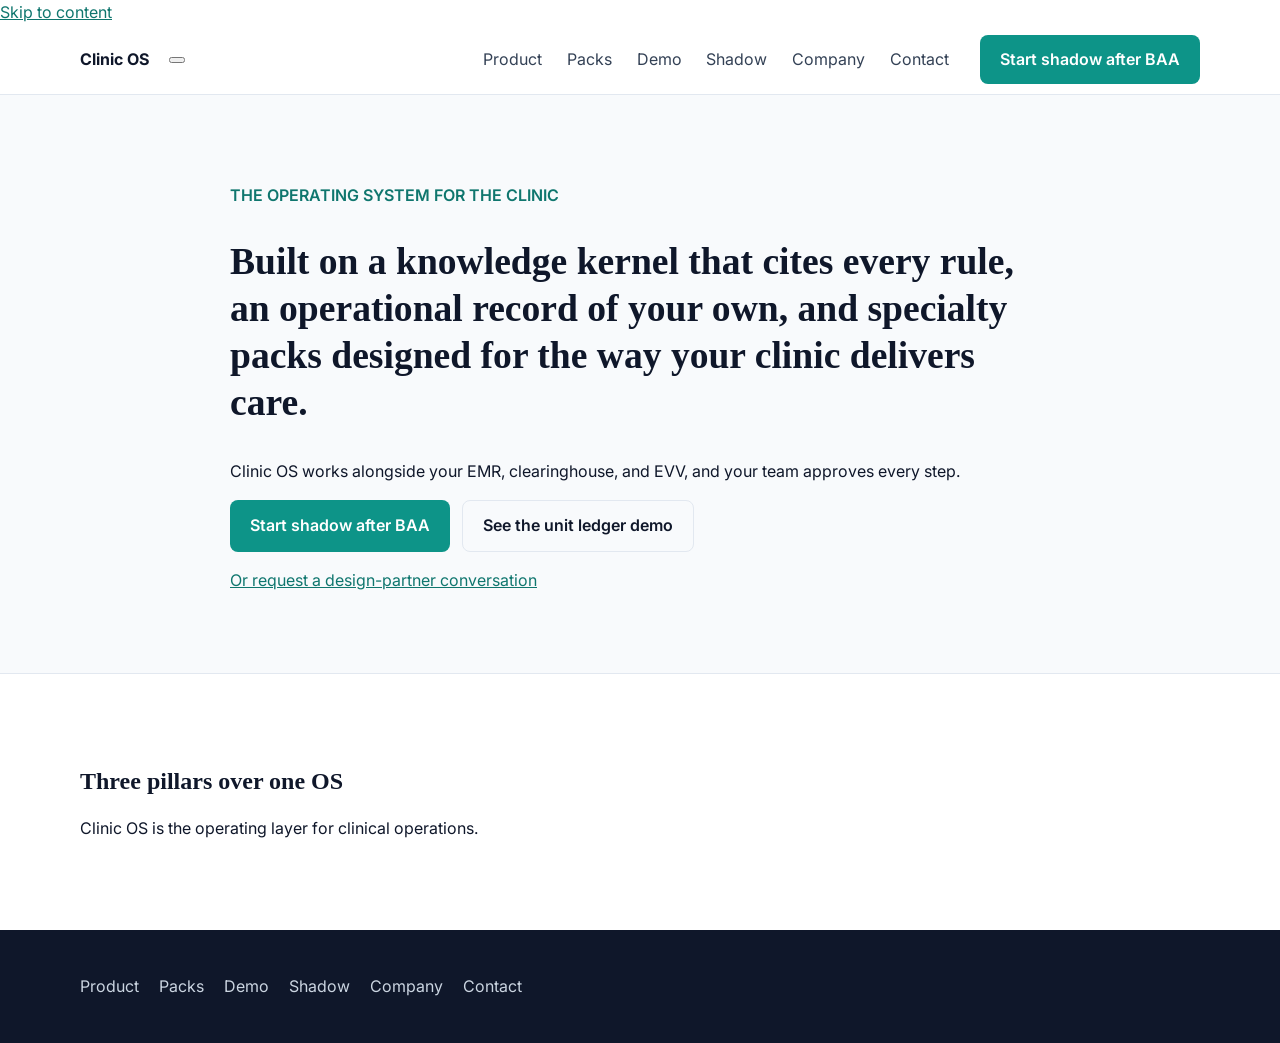
==== commit e157803d: "Add company/investor page; hero packs "designed for"" ====
--- a/index.html
+++ b/index.html
@@ -1,351 +1 @@
-<!DOCTYPE html>
-<html lang="en">
-<head>
-  <meta charset="UTF-8" />
-  <meta name="viewport" content="width=device-width, initial-scale=1" />
-  <meta name="description" content="Clinic OS, the operating system for the clinic: a knowledge kernel that cites every rule, an operational record of your own, and specialty packs built for the way your clinic delivers care." />
-  <title>Clinic OS — Operating System for Clinical Operations</title>
-  <link rel="preconnect" href="https://fonts.googleapis.com" />
-  <link rel="preconnect" href="https://fonts.gstatic.com" crossorigin />
-  <link href="https://fonts.googleapis.com/css2?family=Inter:wght@400;500;600;700&family=Source+Serif+4:opsz,wght@8..60,600;8..60,700&display=swap" rel="stylesheet" />
-  <link rel="stylesheet" href="styles.css" />
-</head>
-<body>
-  <a class="skip-link" href="#main">Skip to content</a>
-
-  <header class="site-header" id="top">
-    <nav class="nav" aria-label="Primary">
-      <a class="nav-brand" href="#top">Clinic OS</a>
-      <button class="nav-toggle" type="button" aria-expanded="false" aria-controls="nav-menu" aria-label="Open menu">
-        <span></span><span></span><span></span>
-      </button>
-      <ul class="nav-links" id="nav-menu">
-        <li><a href="#product">Product</a></li>
-        <li><a href="#packs">Packs</a></li>
-        <li><a href="#demo">Demo</a></li>
-        <li><a href="#shadow">Shadow</a></li>
-        <li><a href="#contact">Contact</a></li>
-      </ul>
-      <a class="btn btn-sm btn-primary nav-cta" href="#shadow">Start shadow after BAA</a>
-    </nav>
-  </header>
-
-  <main id="main">
-    <!-- 2. Hero -->
-    <section class="hero" aria-labelledby="hero-title">
-      <div class="container hero-inner">
-        <p class="eyebrow">The operating system for the clinic</p>
-        <h1 id="hero-title">Built on a knowledge kernel that cites every rule, an operational record of your own, and specialty packs built for the way your clinic delivers care.</h1>
-        <p class="hero-sub">Clinic OS works alongside your EMR, clearinghouse, and EVV, and your team approves every step.</p>
-        <div class="hero-actions">
-          <a class="btn btn-primary" href="#shadow">Start shadow after BAA</a>
-          <a class="btn btn-secondary" href="#demo">See the unit ledger demo</a>
-        </div>
-        <p class="hero-secondary-link"><a href="mailto:tech@platypustechdesign.com?subject=Clinic%20OS%20design%20partner">Or request a design-partner conversation</a></p>
-      </div>
-    </section>
-
-    <!-- 3. What it is -->
-    <section class="section" id="product" aria-labelledby="product-title">
-      <div class="container">
-        <header class="section-head">
-          <p class="eyebrow">What it is</p>
-          <h2 id="product-title">Three pillars over one OS</h2>
-          <p class="section-lead">Clinic OS is not a bolt-on widget. It is the operating layer: ontology-network kernel, operational system of record, and packs that specialize without rewriting the core.</p>
-        </header>
-        <div class="pillars">
-          <article class="pillar-card">
-            <div class="pillar-num" aria-hidden="true">01</div>
-            <h3>Ontology-network kernel</h3>
-            <p>A cited knowledge kernel — terms, rules, and evidence paths that agents and humans can inspect. Recommendations carry citations; nothing is a black box.</p>
-          </article>
-          <article class="pillar-card">
-            <div class="pillar-num" aria-hidden="true">02</div>
-            <h3>Operational system of record</h3>
-            <p>The record we own: auth, session, credential, visit, and claim-ready state. EMR and clearinghouse remain peripherals. Clinic OS is the SoR for operations.</p>
-          </article>
-          <article class="pillar-card">
-            <div class="pillar-num" aria-hidden="true">03</div>
-            <h3>Specialty + capability packs</h3>
-            <p>ABA, home health, pediatrics — and capability packs for revenue integrity and ops intelligence — layered on the same OS. Sequencing is strategy; the architecture is shared.</p>
-          </article>
-        </div>
-        <aside class="hitl-banner">
-          <div>
-            <h3>Shadow path · agents propose / humans dispose</h3>
-            <p>Observe → recommend → act. Agents propose; humans dispose. Human-in-the-loop is the default control plane — not a footnote.</p>
-          </div>
-        </aside>
-      </div>
-    </section>
-
-    <!-- 4. Anti-position -->
-    <section class="anti-strip" aria-labelledby="anti-title">
-      <div class="container anti-inner">
-        <h2 id="anti-title" class="anti-heading">What Clinic OS is</h2>
-        <p class="anti-are">Clinic OS is the operating layer for clinical operations: ontology-network kernel, operational system of record, and specialty packs — agents propose, humans dispose.</p>
-        <ul class="anti-list" aria-label="What Clinic OS is not">
-          <li>Not an EMR replacement</li>
-          <li>Not a digital twin</li>
-          <li>Not a recoding company</li>
-          <li>Not a clearinghouse / autonomous RCM platform</li>
-          <li>Not an EVV aggregator</li>
-        </ul>
-      </div>
-    </section>
-
-    <!-- 5. Specialty packs -->
-    <section class="section section-alt" id="packs" aria-labelledby="specialty-title">
-      <div class="container">
-        <header class="section-head">
-          <p class="eyebrow">Specialty packs</p>
-          <h2 id="specialty-title">First-wedge candidates — sequencing, not architecture</h2>
-          <p class="section-lead">Home health, pediatrics, and ABA are viable first wedges. The OS stays constant; packs specialize the surface.</p>
-        </header>
-        <div class="pack-grid specialty-grid">
-          <article class="pack-card pack-hero">
-            <div class="pack-tags">
-              <span class="tag tag-accent">Hero demo</span>
-              <span class="tag">Specialty pack</span>
-            </div>
-            <h3>ABA</h3>
-            <p>Unit ledger, authorization gates, and claim-ready session state for applied behavior analysis operations — the path we demo first.</p>
-          </article>
-          <article class="pack-card">
-            <div class="pack-tags">
-              <span class="tag">Specialty pack</span>
-            </div>
-            <h3>Home health</h3>
-            <p>Visit integrity, credential and EVV adjacency, and operational gates suited to agency workflows — without replacing the agency EHR.</p>
-          </article>
-          <article class="pack-card">
-            <div class="pack-tags">
-              <span class="tag">Specialty pack</span>
-            </div>
-            <h3>Pediatrics</h3>
-            <p>Ops integrity and shared substrate for pediatric clinical operations — not clinical EHR features. The pack also strengthens shared substrate (identity and eligibility) that ABA rides on; it does not become the chart.</p>
-          </article>
-        </div>
-      </div>
-    </section>
-
-    <!-- 6. Capability packs -->
-    <section class="section" aria-labelledby="capability-title">
-      <div class="container">
-        <header class="section-head section-head-compact">
-          <p class="eyebrow">Capability packs</p>
-          <h2 id="capability-title">Revenue integrity · Ops intelligence</h2>
-          <p class="section-lead">Capability packs sit on the OS. They are not the product noun — Clinic OS is.</p>
-        </header>
-        <div class="pack-grid capability-grid">
-          <article class="pack-card pack-compact">
-            <h3>Revenue integrity</h3>
-            <p>Gate denials before the session. Align authorization, unit ledger, and claim-ready state so revenue leakage is caught at the operational edge.</p>
-          </article>
-          <article class="pack-card pack-compact">
-            <h3>Ops intelligence</h3>
-            <p>Cited recommendations over the operational record. Surface what to act on — with humans disposing on every material step.</p>
-          </article>
-        </div>
-      </div>
-    </section>
-
-    <!-- 7. Stack diagram -->
-    <section class="section section-alt" id="stack" aria-labelledby="stack-title">
-      <div class="container">
-        <header class="section-head">
-          <p class="eyebrow">Architecture</p>
-          <h2 id="stack-title">Clinic OS at the center · EMR peripheral</h2>
-          <p class="section-lead">Auth · session · credential · visit · claim-ready. Surrounding systems plug in; they are not the operating system.</p>
-        </header>
-        <div class="stack-diagram" role="img" aria-label="Clinic OS at center with ABA clinical PM, Agency EHR, Clearinghouse, and EVV aggregator as peripherals">
-          <div class="stack-peripherals stack-top">
-            <div class="stack-box peripheral">ABA clinical PM</div>
-            <div class="stack-box peripheral">Agency EHR</div>
-          </div>
-          <div class="stack-center-wrap">
-            <div class="stack-connector stack-connector-v" aria-hidden="true"></div>
-            <div class="stack-box core">
-              <span class="core-label">Clinic OS</span>
-              <span class="core-meta">auth · session · credential · visit · claim-ready</span>
-              <span class="core-badge">EMR peripheral</span>
-            </div>
-            <div class="stack-connector stack-connector-v" aria-hidden="true"></div>
-          </div>
-          <div class="stack-peripherals stack-bottom">
-            <div class="stack-box peripheral">Clearinghouse</div>
-            <div class="stack-box peripheral">EVV aggregator</div>
-          </div>
-        </div>
-      </div>
-    </section>
-
-    <!-- 8. Demo -->
-    <section class="section demo-section" id="demo" aria-labelledby="demo-title">
-      <div class="container">
-        <div class="demo-panel">
-          <header class="section-head section-head-left">
-            <p class="eyebrow">Demo</p>
-            <h2 id="demo-title">Unit Ledger Gate: Stop the Denial Before the Session</h2>
-            <p class="section-lead">A walkthrough of the operational gate with production-shaped controls.</p>
-          </header>
-          <ul class="demo-bullets">
-            <li>Live unit ledger: <strong>Approved</strong> · <strong>Billed</strong> · <strong>In-progress</strong> · <strong>Remaining</strong></li>
-            <li>Schedule and claim gate before the session starts</li>
-            <li>HITL propose path — agents propose / humans dispose</li>
-            <li>Cited recommendations from the ontology-network kernel</li>
-          </ul>
-          <div class="demo-actions">
-            <a class="btn btn-primary" href="mailto:tech@platypustechdesign.com?subject=Clinic%20OS%20unit%20ledger%20demo">Request the unit ledger demo</a>
-            <p class="demo-note demo-path-note">Partner preview: interactive Unit Ledger Gate lives at <code>platform/console/aba-unit-ledger-demo.html</code> in the Clinic OS console (ask Simmy / Brand for a walkthrough). Story VO is rail-aligned and partner-ready.</p>
-          </div>
-          <div class="ledger-preview" aria-label="Synthetic unit ledger object preview">
-            <p class="ledger-caption">Authorization unit ledger · synthetic chrome</p>
-            <div class="ledger-object">
-              <div class="ledger-cell">
-                <span class="ledger-label">Approved</span>
-                <span class="ledger-val">120</span>
-              </div>
-              <div class="ledger-cell">
-                <span class="ledger-label">Billed</span>
-                <span class="ledger-val">48</span>
-              </div>
-              <div class="ledger-cell">
-                <span class="ledger-label">In-progress</span>
-                <span class="ledger-val">12</span>
-              </div>
-              <div class="ledger-cell">
-                <span class="ledger-label">Remaining</span>
-                <span class="ledger-val">60</span>
-              </div>
-            </div>
-          </div>
-        </div>
-      </div>
-    </section>
-
-    <!-- 9. Shadow / design-partner -->
-    <section class="section" id="shadow" aria-labelledby="shadow-title">
-      <div class="container">
-        <header class="section-head">
-          <p class="eyebrow">Shadow · design partner</p>
-          <h2 id="shadow-title">Prove the gate on your book</h2>
-          <p class="section-lead">Not rip-and-replace. After a BAA, we run a free 18–24 month claims + payments review on your extract — observe, recommend, then decide whether to act.</p>
-        </header>
-        <ol class="shadow-steps">
-          <li>
-            <strong>BAA</strong>
-            <span>Business associate agreement when PHI is in scope. Minimum necessary thereafter.</span>
-          </li>
-          <li>
-            <strong>Shadow review</strong>
-            <span>Free 18–24 month claims + payments shadow on your extract. No production cutover required.</span>
-          </li>
-          <li>
-            <strong>Gate proof</strong>
-            <span>Show where the unit ledger and schedule/claim gates would have stopped denials — with citations and HITL.</span>
-          </li>
-        </ol>
-        <div class="hero-actions centered">
-          <a class="btn btn-primary" href="mailto:tech@platypustechdesign.com?subject=Clinic%20OS%20design%20partner">Request a design-partner conversation</a>
-          <a class="btn btn-secondary" href="#contact">Contact (draft form)</a>
-        </div>
-      </div>
-    </section>
-
-    <!-- 10. Trust -->
-    <section class="section section-alt trust-section" id="trust" aria-labelledby="trust-title">
-      <div class="container">
-        <header class="section-head section-head-compact">
-          <p class="eyebrow">Trust</p>
-          <h2 id="trust-title">Controls before claims</h2>
-        </header>
-        <ul class="trust-grid">
-          <li>
-            <h3>BA when PHI</h3>
-            <p>Business associate agreement before any PHI. No shortcuts for demos that leave the sandbox.</p>
-          </li>
-          <li>
-            <h3>Minimum necessary</h3>
-            <p>Access and extracts scoped to what the shadow or design-partner work requires — nothing more.</p>
-          </li>
-          <li>
-            <h3>No real PHI in public demos</h3>
-            <p>Public materials and the unit ledger demo use synthetic data only.</p>
-          </li>
-          <li>
-            <h3>No “HIPAA certified” claim</h3>
-            <p>We do not claim HIPAA certification. We design for compliance workflows; certification language is not used here.</p>
-          </li>
-        </ul>
-      </div>
-    </section>
-
-    <!-- 11. Contact -->
-    <section class="section" id="contact" aria-labelledby="contact-title">
-      <div class="container contact-layout">
-        <div>
-          <header class="section-head section-head-left">
-            <p class="eyebrow">Contact</p>
-            <h2 id="contact-title">Design-partner conversation</h2>
-            <p class="section-lead">Draft form — wire to CRM later. Prefer email? Use the mailto CTA; subject is prefilled for Clinic OS.</p>
-          </header>
-          <p class="contact-direct">
-            <a href="mailto:tech@platypustechdesign.com?subject=Clinic%20OS%20design%20partner">tech@platypustechdesign.com</a>
-          </p>
-        </div>
-        <form class="contact-form" id="contact-form" novalidate>
-          <p class="form-draft-label">Draft contact form · no backend yet</p>
-          <label>
-            Name
-            <input type="text" name="name" autocomplete="name" required placeholder="Your name" />
-          </label>
-          <label>
-            Work email
-            <input type="email" name="email" autocomplete="email" required placeholder="you@organization.com" />
-          </label>
-          <label>
-            Organization
-            <input type="text" name="org" autocomplete="organization" placeholder="Clinic or agency" />
-          </label>
-          <label>
-            Interest
-            <select name="interest">
-              <option value="design-partner">Design-partner conversation</option>
-              <option value="demo">Unit ledger demo</option>
-              <option value="shadow">Shadow / claims review</option>
-            </select>
-          </label>
-          <label>
-            Message
-            <textarea name="message" rows="4" placeholder="Context, specialty, timeline…"></textarea>
-          </label>
-          <button class="btn btn-primary" type="submit">Send (draft — opens mailto)</button>
-        </form>
-      </div>
-    </section>
-  </main>
-
-  <footer class="site-footer">
-    <div class="container footer-inner">
-      <div class="footer-brand">
-        <span class="nav-brand">Clinic OS</span>
-        <p>Operating system for clinical operations.</p>
-      </div>
-      <div class="footer-legal">
-        <p>Clinic OS is a working product name of Platypus Tech &amp; Design, Inc. (GNScience DBA where applicable) — subject to trademark clearance.</p>
-        <p class="footer-holding">Holding / DBA noted for legal clarity only. Product lead is Clinic OS.</p>
-      </div>
-      <nav class="footer-nav" aria-label="Footer">
-        <a href="#product">Product</a>
-        <a href="#packs">Packs</a>
-        <a href="#demo">Demo</a>
-        <a href="#shadow">Shadow</a>
-        <a href="#contact">Contact</a>
-      </nav>
-    </div>
-  </footer>
-
-  <script src="script.js"></script>
-</body>
-</html>
+<!DOCTYPE html><html lang="en"><head><meta charset="UTF-8" /><meta name="viewport" content="width=device-width, initial-scale=1" /><meta name="description" content="Clinic OS, the operating system for the clinic: a knowledge kernel that cites every rule, an operational record of your own, and specialty packs designed for the way your clinic delivers care." /><title>Clinic OS — Operating System for Clinical Operations</title><link rel="preconnect" href="https://fonts.googleapis.com" /><link rel="preconnect" href="https://fonts.gstatic.com" crossorigin /><link href="https://fonts.googleapis.com/css2?family=Inter:wght@400;500;600;700&family=Source+Serif+4:opsz,wght@8..60,600;8..60,700&display=swap" rel="stylesheet" /><link rel="stylesheet" href="styles.css" /></head><body><a class="skip-link" href="#main">Skip to content</a><header class="site-header" id="top"><nav class="nav" aria-label="Primary"><a class="nav-brand" href="#top">Clinic OS</a><button class="nav-toggle" type="button" aria-expanded="false" aria-controls="nav-menu" aria-label="Open menu"><span></span><span></span><span></span></button><ul class="nav-links" id="nav-menu"><li><a href="#product">Product</a></li><li><a href="#packs">Packs</a></li><li><a href="#demo">Demo</a></li><li><a href="#shadow">Shadow</a></li><li><a href="company.html">Company</a></li><li><a href="#contact">Contact</a></li></ul><a class="btn btn-sm btn-primary nav-cta" href="#shadow">Start shadow after BAA</a></nav></header><main id="main"><section class="hero" aria-labelledby="hero-title"><div class="container hero-inner"><p class="eyebrow">The operating system for the clinic</p><h1 id="hero-title">Built on a knowledge kernel that cites every rule, an operational record of your own, and specialty packs designed for the way your clinic delivers care.</h1><p class="hero-sub">Clinic OS works alongside your EMR, clearinghouse, and EVV, and your team approves every step.</p><div class="hero-actions"><a class="btn btn-primary" href="#shadow">Start shadow after BAA</a><a class="btn btn-secondary" href="#demo">See the unit ledger demo</a></div><p class="hero-secondary-link"><a href="mailto:tech@platypustechdesign.com?subject=Clinic%20OS%20design%20partner">Or request a design-partner conversation</a></p></div></section><section class="section" id="product"><div class="container"><h2>Three pillars over one OS</h2><p>Clinic OS is the operating layer for clinical operations.</p></div></section></main><footer class="site-footer"><div class="container footer-inner"><nav class="footer-nav"><a href="#product">Product</a><a href="#packs">Packs</a><a href="#demo">Demo</a><a href="#shadow">Shadow</a><a href="company.html">Company</a><a href="#contact">Contact</a></nav></div></footer><script src="script.js"></script></body></html>
--- a/styles.css
+++ b/styles.css
@@ -1,988 +1,2 @@
 /* Clinic OS — marketing site */
-:root {
-  --navy: #0f172a;
-  --navy-soft: #1e293b;
-  --slate: #334155;
-  --muted: #64748b;
-  --border: #e2e8f0;
-  --border-strong: #cbd5e1;
-  --bg: #ffffff;
-  --bg-alt: #f8fafc;
-  --teal: #0d9488;
-  --teal-dark: #0f766e;
-  --teal-soft: #ccfbf1;
-  --blue: #2563eb;
-  --white: #ffffff;
-  --radius: 12px;
-  --radius-sm: 8px;
-  --shadow: 0 1px 2px rgba(15, 23, 42, 0.06), 0 8px 24px rgba(15, 23, 42, 0.06);
-  --shadow-lg: 0 4px 6px rgba(15, 23, 42, 0.04), 0 20px 40px rgba(15, 23, 42, 0.08);
-  --font: "Inter", system-ui, -apple-system, BlinkMacSystemFont, "Segoe UI", Roboto, sans-serif;
-  --serif: "Source Serif 4", Georgia, "Times New Roman", serif;
-  --max: 1120px;
-  --header-h: 68px;
-}
-
-*, *::before, *::after { box-sizing: border-box; }
-
-html {
-  scroll-behavior: smooth;
-  scroll-padding-top: calc(var(--header-h) + 12px);
-}
-
-body {
-  margin: 0;
-  font-family: var(--font);
-  font-size: 16px;
-  line-height: 1.6;
-  color: var(--navy);
-  background: var(--bg);
-  -webkit-font-smoothing: antialiased;
-}
-
-img { max-width: 100%; display: block; }
-
-a {
-  color: var(--teal-dark);
-  text-decoration-thickness: 1px;
-  text-underline-offset: 3px;
-}
-
-a:hover { color: var(--teal); }
-
-.visually-hidden {
-  position: absolute;
-  width: 1px;
-  height: 1px;
-  padding: 0;
-  margin: -1px;
-  overflow: hidden;
-  clip: rect(0, 0, 0, 0);
-  white-space: nowrap;
-  border: 0;
-}
-
-.skip-link {
-  position: absolute;
-  left: -999px;
-  top: 0;
-  background: var(--navy);
-  color: var(--white);
-  padding: 0.75rem 1rem;
-  z-index: 1000;
-}
-
-.skip-link:focus { left: 0.5rem; top: 0.5rem; }
-
-.container {
-  width: min(100% - 2.5rem, var(--max));
-  margin-inline: auto;
-}
-
-/* Header / Nav */
-.site-header {
-  position: sticky;
-  top: 0;
-  z-index: 100;
-  background: rgba(255, 255, 255, 0.92);
-  backdrop-filter: blur(10px);
-  border-bottom: 1px solid var(--border);
-}
-
-.nav {
-  display: flex;
-  align-items: center;
-  gap: 1.25rem;
-  height: var(--header-h);
-  width: min(100% - 2.5rem, var(--max));
-  margin-inline: auto;
-}
-
-.nav-brand {
-  font-weight: 700;
-  font-size: 1.05rem;
-  letter-spacing: -0.02em;
-  color: var(--navy);
-  text-decoration: none;
-}
-
-.nav-brand:hover { color: var(--navy); }
-
-.nav-links {
-  display: flex;
-  list-style: none;
-  margin: 0;
-  padding: 0;
-  gap: 0.15rem;
-  margin-left: auto;
-}
-
-.nav-links a {
-  display: block;
-  padding: 0.45rem 0.7rem;
-  color: var(--slate);
-  text-decoration: none;
-  font-size: 0.9rem;
-  font-weight: 500;
-  border-radius: 6px;
-}
-
-.nav-links a:hover,
-.nav-links a:focus-visible {
-  color: var(--navy);
-  background: var(--bg-alt);
-}
-
-.nav-cta { margin-left: 0.5rem; }
-
-.nav-toggle {
-  display: none;
-  flex-direction: column;
-  justify-content: center;
-  gap: 5px;
-  width: 40px;
-  height: 40px;
-  margin-left: auto;
-  border: 1px solid var(--border);
-  border-radius: 8px;
-  background: var(--white);
-  cursor: pointer;
-  padding: 0;
-}
-
-.nav-toggle span {
-  display: block;
-  width: 18px;
-  height: 2px;
-  margin-inline: auto;
-  background: var(--navy);
-  border-radius: 1px;
-}
-
-/* Buttons */
-.btn {
-  display: inline-flex;
-  align-items: center;
-  justify-content: center;
-  gap: 0.4rem;
-  padding: 0.75rem 1.25rem;
-  font-family: inherit;
-  font-size: 0.95rem;
-  font-weight: 600;
-  line-height: 1.2;
-  border-radius: var(--radius-sm);
-  border: 1px solid transparent;
-  cursor: pointer;
-  text-decoration: none;
-  transition: background 0.15s ease, border-color 0.15s ease, color 0.15s ease, box-shadow 0.15s ease;
-}
-
-.btn-sm {
-  padding: 0.5rem 0.9rem;
-  font-size: 0.85rem;
-}
-
-.btn-primary {
-  background: var(--teal);
-  color: var(--white);
-  border-color: var(--teal);
-}
-
-.btn-primary:hover {
-  background: var(--teal-dark);
-  border-color: var(--teal-dark);
-  color: var(--white);
-}
-
-.btn-secondary {
-  background: var(--white);
-  color: var(--navy);
-  border-color: var(--border-strong);
-}
-
-.btn-secondary:hover {
-  border-color: var(--slate);
-  color: var(--navy);
-  background: var(--bg-alt);
-}
-
-/* Hero */
-.hero {
-  padding: 4.5rem 0 4rem;
-  background:
-    radial-gradient(ellipse 80% 60% at 50% -20%, rgba(13, 148, 136, 0.08), transparent 60%),
-    linear-gradient(180deg, var(--bg-alt) 0%, var(--bg) 100%);
-  border-bottom: 1px solid var(--border);
-}
-
-.hero-inner { max-width: 820px; }
-
-.eyebrow {
-  margin: 0 0 0.75rem;
-  font-size: 0.8rem;
-  font-weight: 600;
-  letter-spacing: 0.06em;
-  text-transform: uppercase;
-  color: var(--teal-dark);
-}
-
-.hero h1 {
-  margin: 0 0 1.25rem;
-  font-family: var(--serif);
-  font-size: clamp(1.65rem, 3.2vw, 2.35rem);
-  font-weight: 700;
-  line-height: 1.25;
-  letter-spacing: -0.02em;
-  color: var(--navy);
-}
-
-.hero-sub {
-  margin: 0 0 1.75rem;
-  font-size: 1.1rem;
-  color: var(--slate);
-  max-width: 620px;
-}
-
-.hero-actions {
-  display: flex;
-  flex-wrap: wrap;
-  gap: 0.75rem;
-  margin-bottom: 1.5rem;
-}
-
-.hero-actions.centered {
-  justify-content: center;
-  margin-top: 2rem;
-  margin-bottom: 0;
-}
-
-.honesty-chip {
-  display: inline-flex;
-  align-items: center;
-  gap: 0.5rem;
-  margin: 0;
-  padding: 0.4rem 0.85rem;
-  font-size: 0.85rem;
-  font-weight: 500;
-  color: var(--slate);
-  background: var(--white);
-  border: 1px solid var(--border);
-  border-radius: 999px;
-  box-shadow: var(--shadow);
-}
-
-.chip-dot {
-  width: 8px;
-  height: 8px;
-  border-radius: 50%;
-  background: var(--teal);
-  box-shadow: 0 0 0 3px var(--teal-soft);
-}
-
-/* Sections */
-.section {
-  padding: 4.5rem 0;
-}
-
-.section-alt {
-  background: var(--bg-alt);
-  border-block: 1px solid var(--border);
-}
-
-.section-head {
-  text-align: center;
-  max-width: 680px;
-  margin: 0 auto 2.75rem;
-}
-
-.section-head-left {
-  text-align: left;
-  margin-left: 0;
-  margin-right: 0;
-}
-
-.section-head-compact {
-  margin-bottom: 2rem;
-}
-
-.section-head h2 {
-  margin: 0 0 0.75rem;
-  font-family: var(--serif);
-  font-size: clamp(1.45rem, 2.4vw, 1.9rem);
-  font-weight: 700;
-  letter-spacing: -0.02em;
-  line-height: 1.25;
-}
-
-.section-lead {
-  margin: 0;
-  color: var(--slate);
-  font-size: 1.05rem;
-}
-
-/* Pillars */
-.pillars {
-  display: grid;
-  grid-template-columns: repeat(3, 1fr);
-  gap: 1.25rem;
-}
-
-.pillar-card {
-  background: var(--white);
-  border: 1px solid var(--border);
-  border-radius: var(--radius);
-  padding: 1.5rem 1.4rem;
-  box-shadow: var(--shadow);
-}
-
-.pillar-num {
-  font-size: 0.75rem;
-  font-weight: 700;
-  letter-spacing: 0.08em;
-  color: var(--teal);
-  margin-bottom: 0.75rem;
-}
-
-.pillar-card h3 {
-  margin: 0 0 0.6rem;
-  font-size: 1.1rem;
-  letter-spacing: -0.01em;
-}
-
-.pillar-card p {
-  margin: 0;
-  font-size: 0.95rem;
-  color: var(--slate);
-}
-
-.hitl-banner {
-  margin-top: 1.5rem;
-  padding: 1.35rem 1.5rem;
-  background: var(--navy);
-  color: var(--white);
-  border-radius: var(--radius);
-}
-
-.hitl-banner h3 {
-  margin: 0 0 0.4rem;
-  font-size: 1.05rem;
-}
-
-.hitl-banner p {
-  margin: 0;
-  color: #cbd5e1;
-  font-size: 0.95rem;
-}
-
-/* Anti-position strip */
-
-.anti-inner {
-  display: flex;
-  flex-direction: column;
-  align-items: center;
-  gap: 0.85rem;
-  text-align: center;
-}
-
-.anti-heading {
-  margin: 0;
-  font-family: var(--serif);
-  font-size: 1.15rem;
-  font-weight: 600;
-  color: var(--white);
-}
-
-.anti-are {
-  margin: 0;
-  max-width: 46rem;
-  font-size: 0.98rem;
-  line-height: 1.55;
-  color: #e2e8f0;
-}
-
-.anti-strip {
-  padding: 1.75rem 0;
-  background: var(--navy);
-  color: var(--white);
-}
-
-.anti-list {
-  display: flex;
-  flex-wrap: wrap;
-  justify-content: center;
-  gap: 0.75rem 1.5rem;
-  list-style: none;
-  margin: 0;
-  padding: 0;
-}
-
-.anti-list li {
-  position: relative;
-  font-size: 0.9rem;
-  font-weight: 500;
-  color: #e2e8f0;
-  padding-left: 1.1rem;
-}
-
-.anti-list li::before {
-  content: "";
-  position: absolute;
-  left: 0;
-  top: 0.45em;
-  width: 6px;
-  height: 6px;
-  border-radius: 50%;
-  background: var(--teal);
-}
-
-/* Pack cards */
-.pack-grid {
-  display: grid;
-  gap: 1.25rem;
-}
-
-.specialty-grid {
-  grid-template-columns: repeat(3, 1fr);
-}
-
-.capability-grid {
-  grid-template-columns: repeat(2, 1fr);
-  max-width: 800px;
-  margin-inline: auto;
-}
-
-.pack-card {
-  background: var(--white);
-  border: 1px solid var(--border);
-  border-radius: var(--radius);
-  padding: 1.5rem;
-  box-shadow: var(--shadow);
-  transition: border-color 0.15s ease, box-shadow 0.15s ease;
-}
-
-.pack-card:hover {
-  border-color: var(--border-strong);
-  box-shadow: var(--shadow-lg);
-}
-
-.pack-hero {
-  border-color: rgba(13, 148, 136, 0.35);
-  background: linear-gradient(180deg, #f0fdfa 0%, var(--white) 48%);
-}
-
-.pack-tags {
-  display: flex;
-  flex-wrap: wrap;
-  gap: 0.4rem;
-  margin-bottom: 0.85rem;
-}
-
-.tag {
-  display: inline-block;
-  padding: 0.2rem 0.55rem;
-  font-size: 0.7rem;
-  font-weight: 600;
-  letter-spacing: 0.03em;
-  text-transform: uppercase;
-  color: var(--slate);
-  background: var(--bg-alt);
-  border: 1px solid var(--border);
-  border-radius: 999px;
-}
-
-.tag-accent {
-  color: var(--teal-dark);
-  background: var(--teal-soft);
-  border-color: transparent;
-}
-
-.pack-card h3 {
-  margin: 0 0 0.55rem;
-  font-size: 1.15rem;
-}
-
-.pack-card p {
-  margin: 0;
-  font-size: 0.95rem;
-  color: var(--slate);
-}
-
-.pack-compact {
-  padding: 1.35rem 1.4rem;
-}
-
-/* Stack diagram */
-.stack-diagram {
-  max-width: 720px;
-  margin: 0 auto;
-  padding: 2rem 1.5rem;
-  background: var(--white);
-  border: 1px solid var(--border);
-  border-radius: var(--radius);
-  box-shadow: var(--shadow);
-}
-
-.stack-peripherals {
-  display: grid;
-  grid-template-columns: 1fr 1fr;
-  gap: 1rem;
-}
-
-.stack-center-wrap {
-  display: flex;
-  flex-direction: column;
-  align-items: center;
-  padding: 0.25rem 0;
-}
-
-.stack-connector-v {
-  width: 2px;
-  height: 28px;
-  background: linear-gradient(180deg, var(--border-strong), var(--teal));
-}
-
-.stack-bottom .stack-connector-v,
-.stack-center-wrap .stack-connector-v:last-child {
-  background: linear-gradient(180deg, var(--teal), var(--border-strong));
-}
-
-.stack-box {
-  text-align: center;
-  border-radius: var(--radius-sm);
-  padding: 1rem 1.25rem;
-  border: 1px solid var(--border);
-  font-weight: 600;
-  font-size: 0.9rem;
-}
-
-.stack-box.peripheral {
-  background: var(--bg-alt);
-  color: var(--slate);
-}
-
-.stack-box.core {
-  width: min(100%, 420px);
-  background: var(--navy);
-  color: var(--white);
-  border-color: var(--navy);
-  padding: 1.35rem 1.5rem;
-  display: flex;
-  flex-direction: column;
-  gap: 0.35rem;
-  box-shadow: var(--shadow-lg);
-}
-
-.core-label {
-  font-size: 1.15rem;
-  letter-spacing: -0.02em;
-}
-
-.core-meta {
-  font-size: 0.8rem;
-  font-weight: 500;
-  color: #94a3b8;
-}
-
-.core-badge {
-  align-self: center;
-  margin-top: 0.5rem;
-  padding: 0.25rem 0.65rem;
-  font-size: 0.7rem;
-  font-weight: 600;
-  letter-spacing: 0.04em;
-  text-transform: uppercase;
-  color: var(--teal-soft);
-  background: rgba(13, 148, 136, 0.2);
-  border-radius: 999px;
-}
-
-/* Demo */
-.demo-section { padding-block: 4rem; }
-
-.demo-panel {
-  display: grid;
-  grid-template-columns: 1.2fr 0.9fr;
-  gap: 2.5rem;
-  align-items: start;
-  padding: 2.25rem;
-  background: var(--white);
-  border: 1px solid var(--border);
-  border-radius: var(--radius);
-  box-shadow: var(--shadow-lg);
-}
-
-.demo-panel .section-head { margin-bottom: 1.25rem; }
-
-.demo-bullets {
-  margin: 0 0 1.5rem;
-  padding-left: 1.15rem;
-  color: var(--slate);
-}
-
-.demo-bullets li { margin-bottom: 0.55rem; }
-
-.demo-bullets strong { color: var(--navy); }
-
-.demo-note {
-  margin: 0.75rem 0 0;
-  font-size: 0.85rem;
-  color: var(--muted);
-}
-
-.hero-secondary-link {
-  margin: 0.85rem 0 0;
-  font-size: 0.9rem;
-}
-
-.hero-secondary-link a {
-  color: var(--teal);
-  text-decoration: underline;
-  text-underline-offset: 3px;
-}
-
-.hero-secondary-link a:hover {
-  color: var(--navy);
-}
-
-.demo-path-note {
-  max-width: 36rem;
-  line-height: 1.45;
-}
-
-.demo-path-note code {
-  font-size: 0.8em;
-  word-break: break-all;
-}
-
-.ledger-preview {
-  background: var(--navy);
-  color: var(--white);
-  border-radius: var(--radius-sm);
-  overflow: hidden;
-  font-size: 0.85rem;
-  padding: 1rem 1rem 1.1rem;
-}
-
-.ledger-caption {
-  margin: 0 0 0.85rem;
-  font-size: 0.7rem;
-  font-weight: 600;
-  letter-spacing: 0.05em;
-  text-transform: uppercase;
-  color: #94a3b8;
-}
-
-.ledger-object {
-  display: grid;
-  grid-template-columns: repeat(4, 1fr);
-  gap: 0.5rem;
-}
-
-.ledger-cell {
-  background: rgba(15, 23, 42, 0.55);
-  border: 1px solid rgba(148, 163, 184, 0.25);
-  border-radius: 6px;
-  padding: 0.75rem 0.6rem;
-  text-align: center;
-}
-
-.ledger-label {
-  display: block;
-  font-size: 0.65rem;
-  font-weight: 600;
-  letter-spacing: 0.04em;
-  text-transform: uppercase;
-  color: #94a3b8;
-  margin-bottom: 0.35rem;
-}
-
-.ledger-val {
-  display: block;
-  font-size: 1.25rem;
-  font-weight: 700;
-  color: #f8fafc;
-  font-variant-numeric: tabular-nums;
-}
-
-@media (max-width: 640px) {
-  .ledger-object {
-    grid-template-columns: repeat(2, 1fr);
-  }
-}
-
-/* Shadow steps */
-.shadow-steps {
-  list-style: none;
-  margin: 0;
-  padding: 0;
-  display: grid;
-  grid-template-columns: repeat(3, 1fr);
-  gap: 1.25rem;
-  counter-reset: step;
-}
-
-.shadow-steps li {
-  counter-increment: step;
-  position: relative;
-  padding: 1.5rem 1.35rem 1.35rem;
-  background: var(--white);
-  border: 1px solid var(--border);
-  border-radius: var(--radius);
-  box-shadow: var(--shadow);
-}
-
-.shadow-steps li::before {
-  content: counter(step);
-  display: flex;
-  align-items: center;
-  justify-content: center;
-  width: 28px;
-  height: 28px;
-  margin-bottom: 0.85rem;
-  font-size: 0.8rem;
-  font-weight: 700;
-  color: var(--white);
-  background: var(--teal);
-  border-radius: 50%;
-}
-
-.shadow-steps strong {
-  display: block;
-  margin-bottom: 0.4rem;
-  font-size: 1.05rem;
-}
-
-.shadow-steps span {
-  display: block;
-  font-size: 0.95rem;
-  color: var(--slate);
-}
-
-/* Trust */
-.trust-grid {
-  list-style: none;
-  margin: 0;
-  padding: 0;
-  display: grid;
-  grid-template-columns: repeat(4, 1fr);
-  gap: 1rem;
-}
-
-.trust-grid li {
-  padding: 1.25rem;
-  background: var(--white);
-  border: 1px solid var(--border);
-  border-radius: var(--radius);
-}
-
-.trust-grid h3 {
-  margin: 0 0 0.45rem;
-  font-size: 0.95rem;
-}
-
-.trust-grid p {
-  margin: 0;
-  font-size: 0.875rem;
-  color: var(--slate);
-}
-
-/* Contact */
-.contact-layout {
-  display: grid;
-  grid-template-columns: 1fr 1.1fr;
-  gap: 3rem;
-  align-items: start;
-}
-
-.contact-direct {
-  margin: 0;
-  font-size: 1.05rem;
-}
-
-.contact-form {
-  display: flex;
-  flex-direction: column;
-  gap: 0.9rem;
-  padding: 1.5rem;
-  background: var(--bg-alt);
-  border: 1px solid var(--border);
-  border-radius: var(--radius);
-}
-
-.form-draft-label {
-  margin: 0 0 0.25rem;
-  font-size: 0.75rem;
-  font-weight: 600;
-  letter-spacing: 0.04em;
-  text-transform: uppercase;
-  color: var(--muted);
-}
-
-.contact-form label {
-  display: flex;
-  flex-direction: column;
-  gap: 0.35rem;
-  font-size: 0.85rem;
-  font-weight: 600;
-  color: var(--navy);
-}
-
-.contact-form input,
-.contact-form select,
-.contact-form textarea {
-  font-family: inherit;
-  font-size: 0.95rem;
-  font-weight: 400;
-  padding: 0.65rem 0.75rem;
-  border: 1px solid var(--border-strong);
-  border-radius: var(--radius-sm);
-  background: var(--white);
-  color: var(--navy);
-}
-
-.contact-form input:focus,
-.contact-form select:focus,
-.contact-form textarea:focus {
-  outline: 2px solid rgba(13, 148, 136, 0.35);
-  outline-offset: 1px;
-  border-color: var(--teal);
-}
-
-.contact-form .btn { align-self: flex-start; margin-top: 0.25rem; }
-
-/* Footer */
-.site-footer {
-  padding: 2.75rem 0 2.5rem;
-  background: var(--navy);
-  color: #94a3b8;
-  border-top: 1px solid var(--navy-soft);
-}
-
-.footer-inner {
-  display: grid;
-  grid-template-columns: 1fr 1.6fr auto;
-  gap: 2rem;
-  align-items: start;
-}
-
-.footer-brand .nav-brand {
-  color: var(--white);
-  display: inline-block;
-  margin-bottom: 0.4rem;
-}
-
-.footer-brand p {
-  margin: 0;
-  font-size: 0.9rem;
-}
-
-.footer-legal p {
-  margin: 0 0 0.65rem;
-  font-size: 0.8rem;
-  line-height: 1.55;
-}
-
-.footer-holding {
-  color: #64748b;
-}
-
-.footer-nav {
-  display: flex;
-  flex-direction: column;
-  gap: 0.4rem;
-}
-
-.footer-nav a {
-  color: #cbd5e1;
-  text-decoration: none;
-  font-size: 0.875rem;
-  font-weight: 500;
-}
-
-.footer-nav a:hover { color: var(--white); }
-
-/* Reveal on scroll */
-.reveal {
-  opacity: 0;
-  transform: translateY(14px);
-  transition: opacity 0.55s ease, transform 0.55s ease;
-}
-
-.reveal.is-visible {
-  opacity: 1;
-  transform: none;
-}
-
-/* Responsive */
-@media (max-width: 960px) {
-  .pillars,
-  .specialty-grid,
-  .shadow-steps,
-  .trust-grid {
-    grid-template-columns: 1fr 1fr;
-  }
-
-  .demo-panel,
-  .contact-layout,
-  .footer-inner {
-    grid-template-columns: 1fr;
-  }
-
-  .footer-nav {
-    flex-direction: row;
-    flex-wrap: wrap;
-    gap: 0.75rem 1.25rem;
-  }
-}
-
-@media (max-width: 720px) {
-  .nav-toggle { display: flex; }
-
-  .nav-links {
-    display: none;
-    position: absolute;
-    top: var(--header-h);
-    left: 0;
-    right: 0;
-    flex-direction: column;
-    background: var(--white);
-    border-bottom: 1px solid var(--border);
-    padding: 0.75rem 1.25rem 1rem;
-    margin-left: 0;
-    box-shadow: var(--shadow);
-  }
-
-  .nav-links.is-open { display: flex; }
-
-  .nav-cta { display: none; }
-
-  .pillars,
-  .specialty-grid,
-  .capability-grid,
-  .shadow-steps,
-  .trust-grid,
-  .stack-peripherals {
-    grid-template-columns: 1fr;
-  }
-
-  .hero { padding: 3rem 0 2.75rem; }
-
-  .section { padding: 3.25rem 0; }
-
-  .demo-panel { padding: 1.5rem; }
-
-  .anti-list {
-    flex-direction: column;
-    align-items: flex-start;
-    gap: 0.65rem;
-  }
-}
-
-@media (prefers-reduced-motion: reduce) {
-  html { scroll-behavior: auto; }
-  .reveal {
-    opacity: 1;
-    transform: none;
-    transition: none;
-  }
-}
+:root{--navy:#0f172a;--teal:#0d9488;--teal-dark:#0f766e;--white:#fff;--border:#e2e8f0;--bg:#fff;--bg-alt:#f8fafc;--slate:#334155;--radius:12px;--radius-sm:8px;--font:Inter,system-ui,sans-serif;--serif:Georgia,serif}*{box-sizing:border-box}body{margin:0;font-family:var(--font);line-height:1.6;color:var(--navy);background:var(--bg)}a{color:var(--teal-dark)}.container{width:min(100% - 2.5rem,1120px);margin:auto}.site-header{position:sticky;top:0;z-index:100;background:#fffffff0;border-bottom:1px solid var(--border)}.nav{display:flex;align-items:center;gap:1.25rem;height:68px;width:min(100% - 2.5rem,1120px);margin:auto}.nav-brand{font-weight:700;color:var(--navy);text-decoration:none}.nav-links{display:flex;list-style:none;margin:0 0 0 auto;padding:0;gap:.15rem}.nav-links a{display:block;padding:.45rem .7rem;color:var(--slate);text-decoration:none}.btn{display:inline-flex;align-items:center;justify-content:center;padding:.75rem 1.25rem;border-radius:var(--radius-sm);text-decoration:none;font-weight:600}.btn-primary{background:var(--teal);color:var(--white)}.btn-secondary{border:1px solid var(--border);color:var(--navy)}.hero{padding:4.5rem 0 4rem;background:var(--bg-alt);border-bottom:1px solid var(--border)}.hero-inner{max-width:820px}.eyebrow{color:var(--teal-dark);font-weight:600;text-transform:uppercase}.hero h1,.section h2{font-family:var(--serif);line-height:1.25}.hero h1{font-size:clamp(1.65rem,3.2vw,2.35rem)}.hero-actions{display:flex;flex-wrap:wrap;gap:.75rem}.section{padding:4.5rem 0}.section-alt{background:var(--bg-alt)}.pillars,.qa-grid,.team-grid{display:grid;grid-template-columns:repeat(3,1fr);gap:1.25rem}.pillar-card,.qa-card,.team-card,.pack-card{padding:1.5rem;background:#fff;border:1px solid var(--border);border-radius:var(--radius)}.hitl-banner,.cta-band{padding:2rem;background:var(--navy);color:var(--white);border-radius:var(--radius)}.anti-strip{padding:1.75rem 0;background:var(--navy);color:#fff}.pack-grid{display:grid;grid-template-columns:repeat(3,1fr);gap:1.25rem}.site-footer{padding:2.75rem 0;background:var(--navy);color:#cbd5e1}.footer-nav{display:flex;gap:1.25rem}.footer-nav a{color:#cbd5e1;text-decoration:none}.reveal{opacity:0}.reveal.is-visible{opacity:1}@media(max-width:720px){.nav-links{display:none}.nav{justify-content:space-between}.pillars,.qa-grid,.team-grid,.pack-grid{grid-template-columns:1fr}.footer-nav{flex-wrap:wrap}}/* Company page */.qa-grid{grid-template-columns:repeat(2,1fr)}.qa-card{position:relative}.team-grid{grid-template-columns:repeat(2,1fr)}.cta-band{background:var(--navy)}.form-help{font-size:.8rem;color:#64748b}@media(max-width:960px){.qa-grid,.team-grid{grid-template-columns:1fr 1fr}}@media(max-width:720px){.qa-grid,.team-grid{grid-template-columns:1fr}}
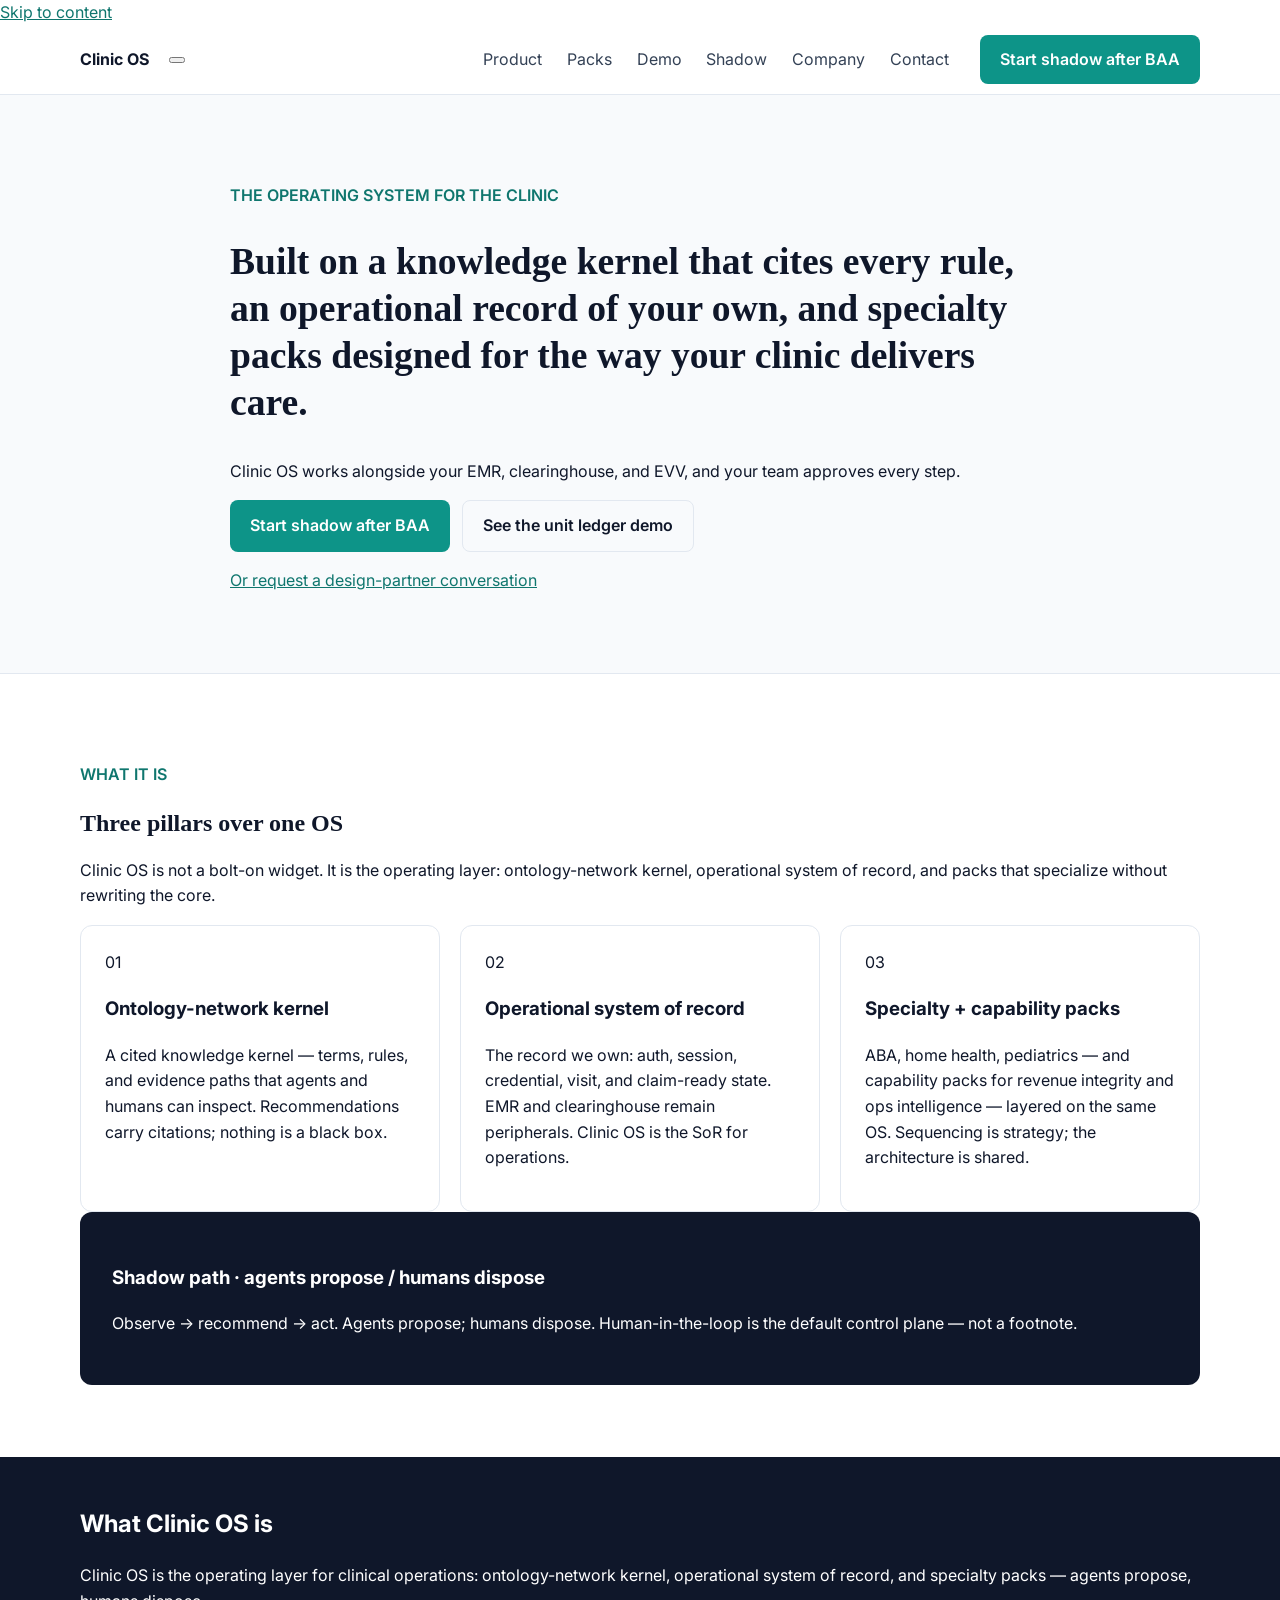
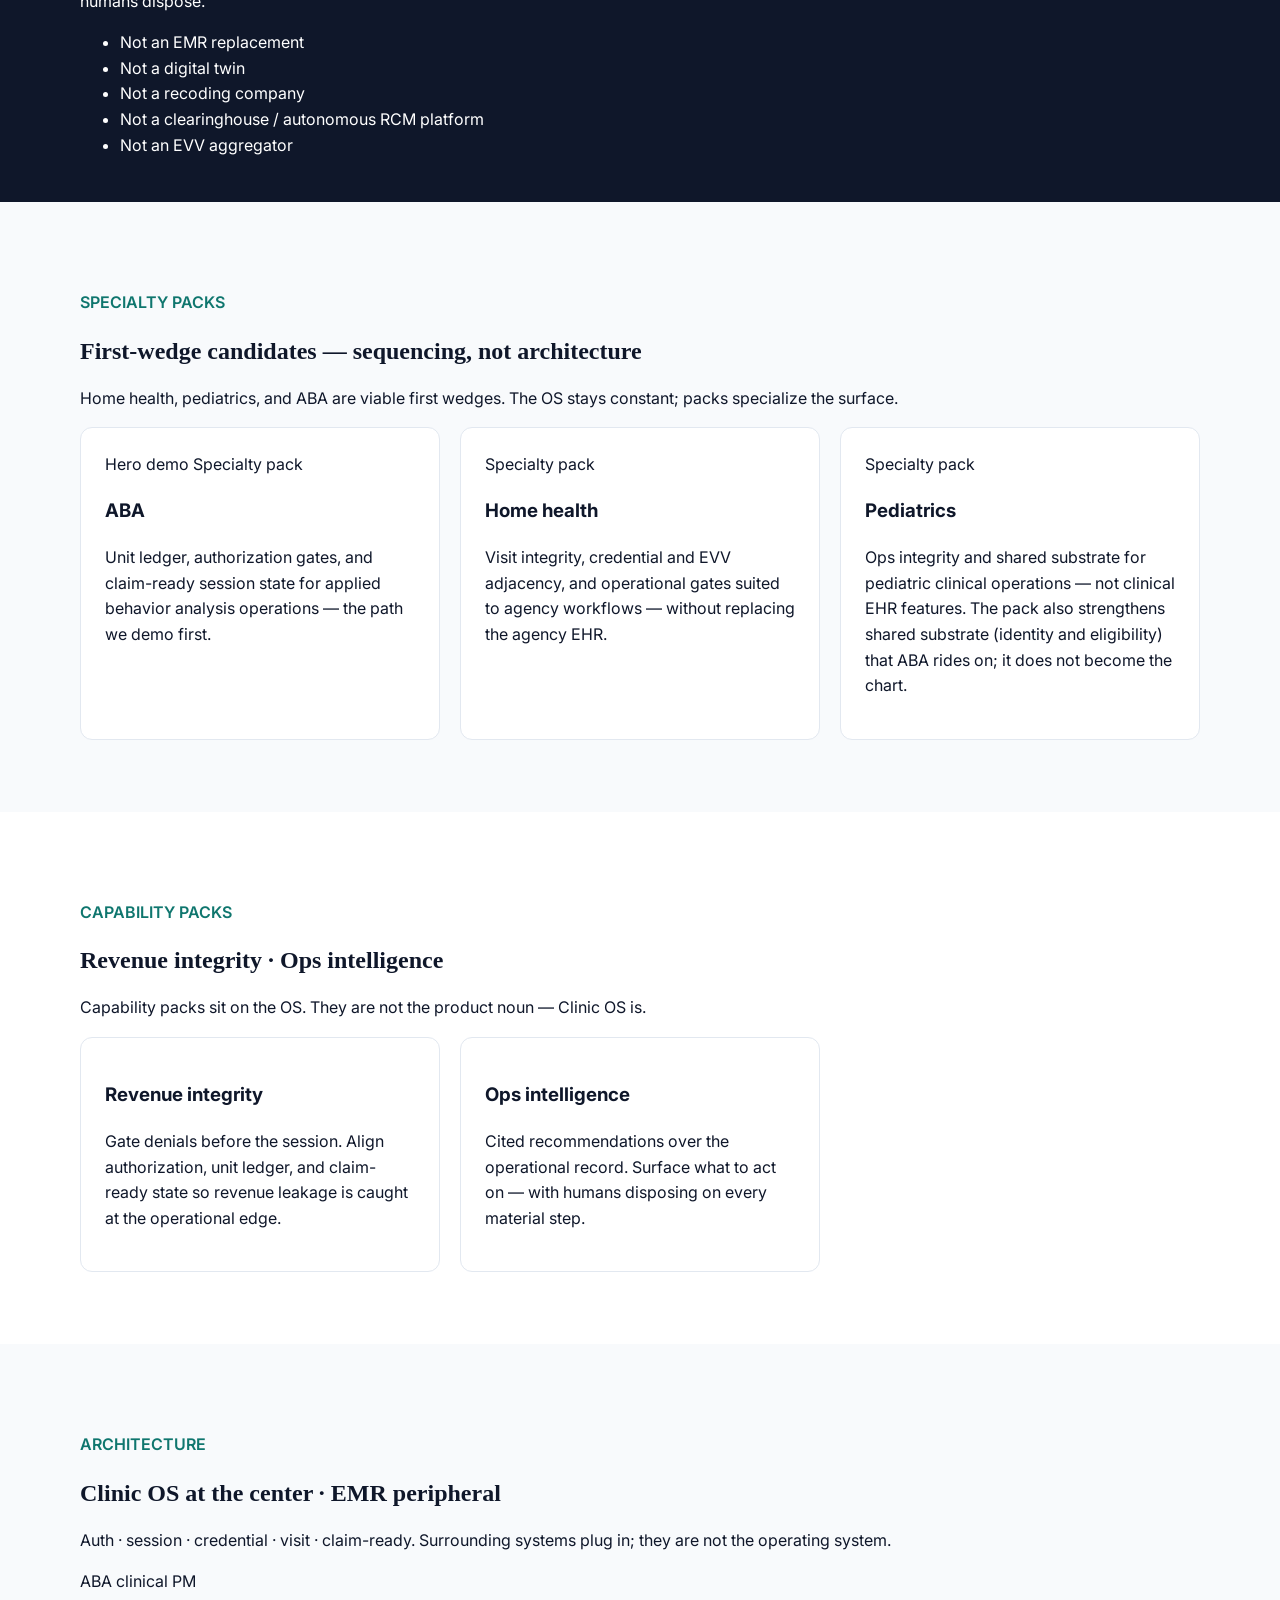
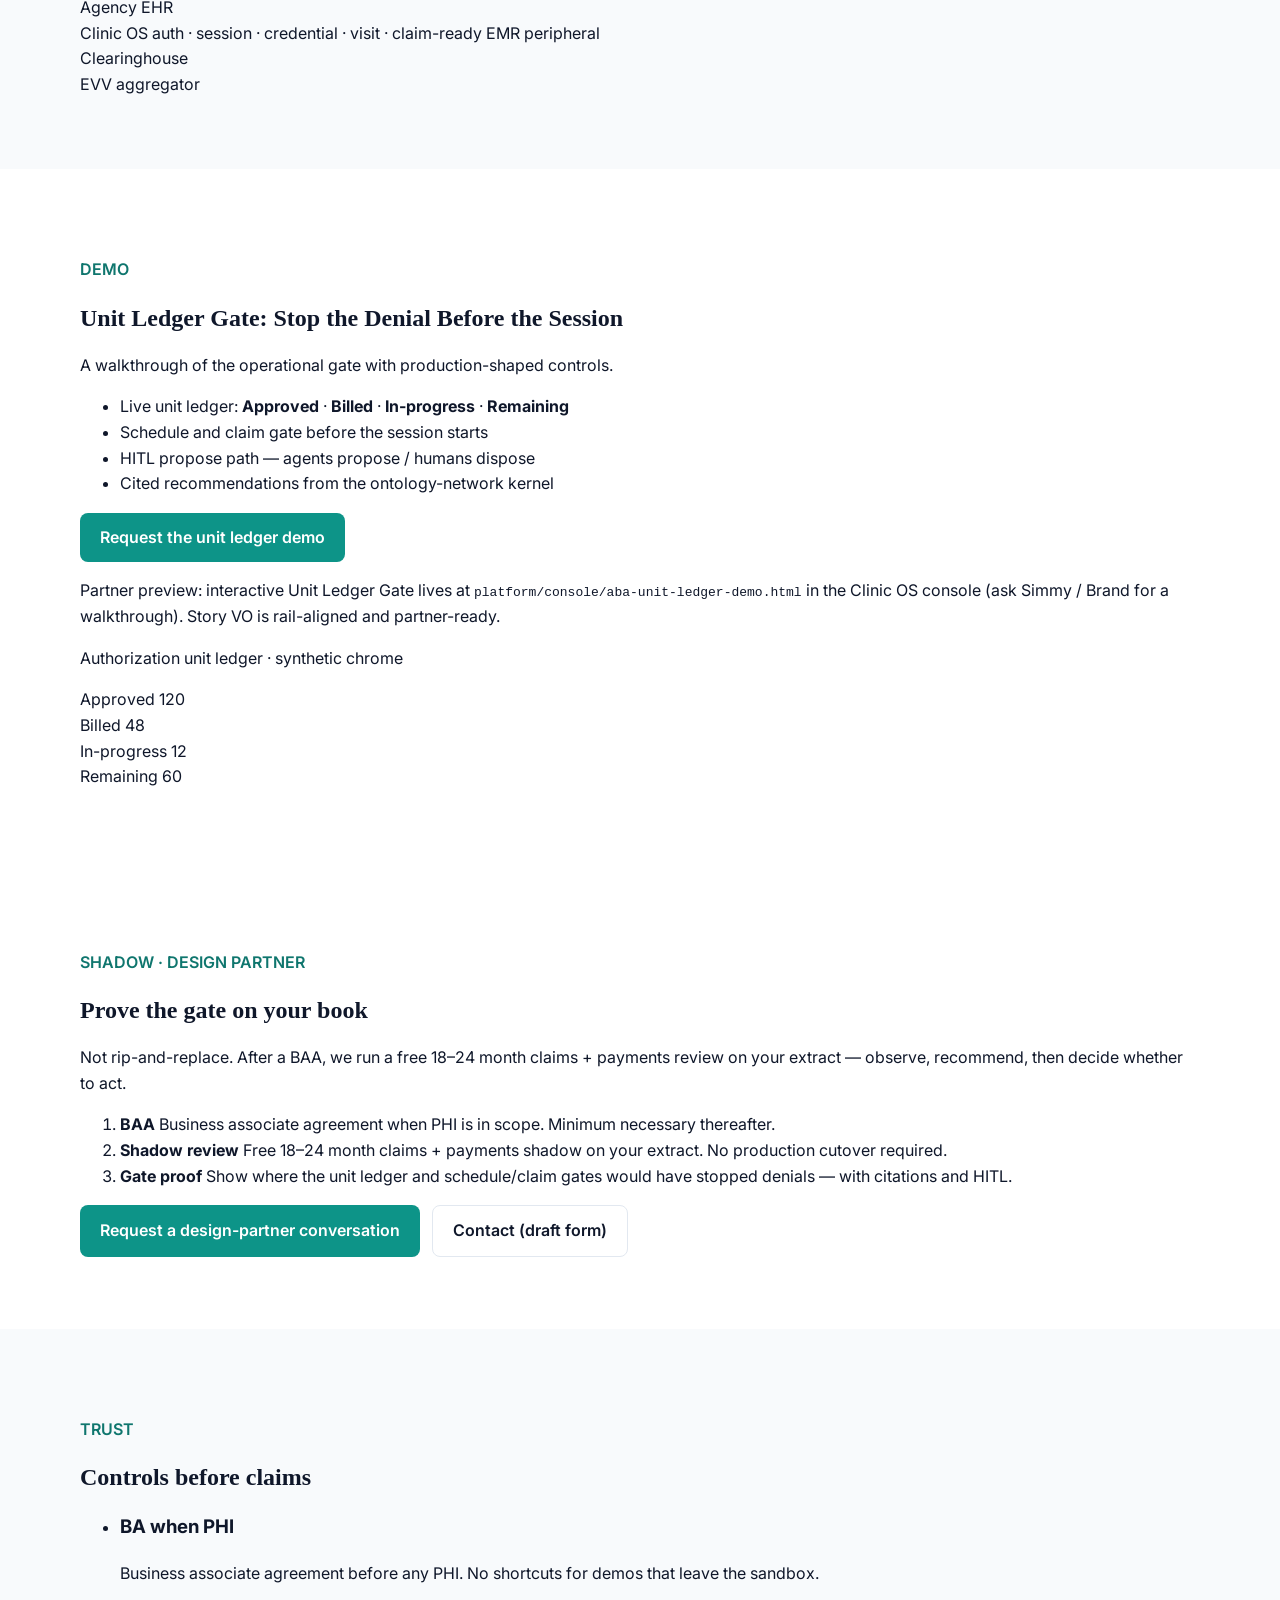
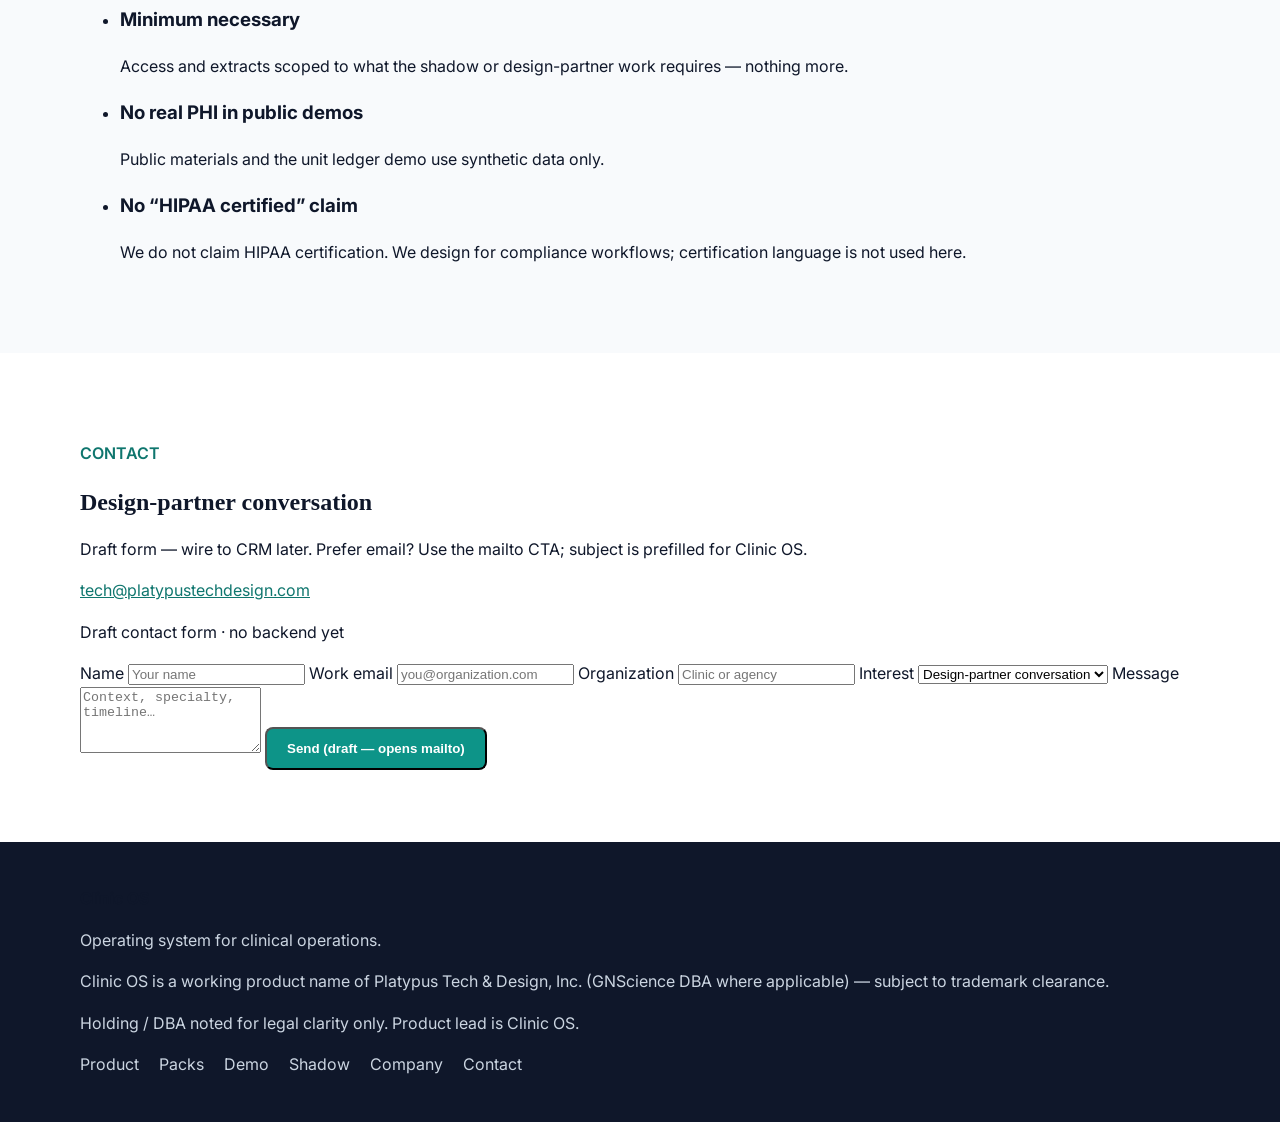
==== commit 64b2b77f: "Restore full company page and designed-for hero (no minify)" ====
--- a/index.html
+++ b/index.html
@@ -1 +1,353 @@
-<!DOCTYPE html><html lang="en"><head><meta charset="UTF-8" /><meta name="viewport" content="width=device-width, initial-scale=1" /><meta name="description" content="Clinic OS, the operating system for the clinic: a knowledge kernel that cites every rule, an operational record of your own, and specialty packs designed for the way your clinic delivers care." /><title>Clinic OS — Operating System for Clinical Operations</title><link rel="preconnect" href="https://fonts.googleapis.com" /><link rel="preconnect" href="https://fonts.gstatic.com" crossorigin /><link href="https://fonts.googleapis.com/css2?family=Inter:wght@400;500;600;700&family=Source+Serif+4:opsz,wght@8..60,600;8..60,700&display=swap" rel="stylesheet" /><link rel="stylesheet" href="styles.css" /></head><body><a class="skip-link" href="#main">Skip to content</a><header class="site-header" id="top"><nav class="nav" aria-label="Primary"><a class="nav-brand" href="#top">Clinic OS</a><button class="nav-toggle" type="button" aria-expanded="false" aria-controls="nav-menu" aria-label="Open menu"><span></span><span></span><span></span></button><ul class="nav-links" id="nav-menu"><li><a href="#product">Product</a></li><li><a href="#packs">Packs</a></li><li><a href="#demo">Demo</a></li><li><a href="#shadow">Shadow</a></li><li><a href="company.html">Company</a></li><li><a href="#contact">Contact</a></li></ul><a class="btn btn-sm btn-primary nav-cta" href="#shadow">Start shadow after BAA</a></nav></header><main id="main"><section class="hero" aria-labelledby="hero-title"><div class="container hero-inner"><p class="eyebrow">The operating system for the clinic</p><h1 id="hero-title">Built on a knowledge kernel that cites every rule, an operational record of your own, and specialty packs designed for the way your clinic delivers care.</h1><p class="hero-sub">Clinic OS works alongside your EMR, clearinghouse, and EVV, and your team approves every step.</p><div class="hero-actions"><a class="btn btn-primary" href="#shadow">Start shadow after BAA</a><a class="btn btn-secondary" href="#demo">See the unit ledger demo</a></div><p class="hero-secondary-link"><a href="mailto:tech@platypustechdesign.com?subject=Clinic%20OS%20design%20partner">Or request a design-partner conversation</a></p></div></section><section class="section" id="product"><div class="container"><h2>Three pillars over one OS</h2><p>Clinic OS is the operating layer for clinical operations.</p></div></section></main><footer class="site-footer"><div class="container footer-inner"><nav class="footer-nav"><a href="#product">Product</a><a href="#packs">Packs</a><a href="#demo">Demo</a><a href="#shadow">Shadow</a><a href="company.html">Company</a><a href="#contact">Contact</a></nav></div></footer><script src="script.js"></script></body></html>+<!DOCTYPE html>
+<html lang="en">
+<head>
+  <meta charset="UTF-8" />
+  <meta name="viewport" content="width=device-width, initial-scale=1" />
+  <meta name="description" content="Clinic OS, the operating system for the clinic: a knowledge kernel that cites every rule, an operational record of your own, and specialty packs designed for the way your clinic delivers care." />
+  <title>Clinic OS — Operating System for Clinical Operations</title>
+  <link rel="preconnect" href="https://fonts.googleapis.com" />
+  <link rel="preconnect" href="https://fonts.gstatic.com" crossorigin />
+  <link href="https://fonts.googleapis.com/css2?family=Inter:wght@400;500;600;700&family=Source+Serif+4:opsz,wght@8..60,600;8..60,700&display=swap" rel="stylesheet" />
+  <link rel="stylesheet" href="styles.css" />
+</head>
+<body>
+  <a class="skip-link" href="#main">Skip to content</a>
+
+  <header class="site-header" id="top">
+    <nav class="nav" aria-label="Primary">
+      <a class="nav-brand" href="#top">Clinic OS</a>
+      <button class="nav-toggle" type="button" aria-expanded="false" aria-controls="nav-menu" aria-label="Open menu">
+        <span></span><span></span><span></span>
+      </button>
+      <ul class="nav-links" id="nav-menu">
+        <li><a href="#product">Product</a></li>
+        <li><a href="#packs">Packs</a></li>
+        <li><a href="#demo">Demo</a></li>
+        <li><a href="#shadow">Shadow</a></li>
+        <li><a href="company.html">Company</a></li>
+        <li><a href="#contact">Contact</a></li>
+      </ul>
+      <a class="btn btn-sm btn-primary nav-cta" href="#shadow">Start shadow after BAA</a>
+    </nav>
+  </header>
+
+  <main id="main">
+    <!-- 2. Hero -->
+    <section class="hero" aria-labelledby="hero-title">
+      <div class="container hero-inner">
+        <p class="eyebrow">The operating system for the clinic</p>
+        <h1 id="hero-title">Built on a knowledge kernel that cites every rule, an operational record of your own, and specialty packs designed for the way your clinic delivers care.</h1>
+        <p class="hero-sub">Clinic OS works alongside your EMR, clearinghouse, and EVV, and your team approves every step.</p>
+        <div class="hero-actions">
+          <a class="btn btn-primary" href="#shadow">Start shadow after BAA</a>
+          <a class="btn btn-secondary" href="#demo">See the unit ledger demo</a>
+        </div>
+        <p class="hero-secondary-link"><a href="mailto:tech@platypustechdesign.com?subject=Clinic%20OS%20design%20partner">Or request a design-partner conversation</a></p>
+      </div>
+    </section>
+
+    <!-- 3. What it is -->
+    <section class="section" id="product" aria-labelledby="product-title">
+      <div class="container">
+        <header class="section-head">
+          <p class="eyebrow">What it is</p>
+          <h2 id="product-title">Three pillars over one OS</h2>
+          <p class="section-lead">Clinic OS is not a bolt-on widget. It is the operating layer: ontology-network kernel, operational system of record, and packs that specialize without rewriting the core.</p>
+        </header>
+        <div class="pillars">
+          <article class="pillar-card">
+            <div class="pillar-num" aria-hidden="true">01</div>
+            <h3>Ontology-network kernel</h3>
+            <p>A cited knowledge kernel — terms, rules, and evidence paths that agents and humans can inspect. Recommendations carry citations; nothing is a black box.</p>
+          </article>
+          <article class="pillar-card">
+            <div class="pillar-num" aria-hidden="true">02</div>
+            <h3>Operational system of record</h3>
+            <p>The record we own: auth, session, credential, visit, and claim-ready state. EMR and clearinghouse remain peripherals. Clinic OS is the SoR for operations.</p>
+          </article>
+          <article class="pillar-card">
+            <div class="pillar-num" aria-hidden="true">03</div>
+            <h3>Specialty + capability packs</h3>
+            <p>ABA, home health, pediatrics — and capability packs for revenue integrity and ops intelligence — layered on the same OS. Sequencing is strategy; the architecture is shared.</p>
+          </article>
+        </div>
+        <aside class="hitl-banner">
+          <div>
+            <h3>Shadow path · agents propose / humans dispose</h3>
+            <p>Observe → recommend → act. Agents propose; humans dispose. Human-in-the-loop is the default control plane — not a footnote.</p>
+          </div>
+        </aside>
+      </div>
+    </section>
+
+    <!-- 4. Anti-position -->
+    <section class="anti-strip" aria-labelledby="anti-title">
+      <div class="container anti-inner">
+        <h2 id="anti-title" class="anti-heading">What Clinic OS is</h2>
+        <p class="anti-are">Clinic OS is the operating layer for clinical operations: ontology-network kernel, operational system of record, and specialty packs — agents propose, humans dispose.</p>
+        <ul class="anti-list" aria-label="What Clinic OS is not">
+          <li>Not an EMR replacement</li>
+          <li>Not a digital twin</li>
+          <li>Not a recoding company</li>
+          <li>Not a clearinghouse / autonomous RCM platform</li>
+          <li>Not an EVV aggregator</li>
+        </ul>
+      </div>
+    </section>
+
+    <!-- 5. Specialty packs -->
+    <section class="section section-alt" id="packs" aria-labelledby="specialty-title">
+      <div class="container">
+        <header class="section-head">
+          <p class="eyebrow">Specialty packs</p>
+          <h2 id="specialty-title">First-wedge candidates — sequencing, not architecture</h2>
+          <p class="section-lead">Home health, pediatrics, and ABA are viable first wedges. The OS stays constant; packs specialize the surface.</p>
+        </header>
+        <div class="pack-grid specialty-grid">
+          <article class="pack-card pack-hero">
+            <div class="pack-tags">
+              <span class="tag tag-accent">Hero demo</span>
+              <span class="tag">Specialty pack</span>
+            </div>
+            <h3>ABA</h3>
+            <p>Unit ledger, authorization gates, and claim-ready session state for applied behavior analysis operations — the path we demo first.</p>
+          </article>
+          <article class="pack-card">
+            <div class="pack-tags">
+              <span class="tag">Specialty pack</span>
+            </div>
+            <h3>Home health</h3>
+            <p>Visit integrity, credential and EVV adjacency, and operational gates suited to agency workflows — without replacing the agency EHR.</p>
+          </article>
+          <article class="pack-card">
+            <div class="pack-tags">
+              <span class="tag">Specialty pack</span>
+            </div>
+            <h3>Pediatrics</h3>
+            <p>Ops integrity and shared substrate for pediatric clinical operations — not clinical EHR features. The pack also strengthens shared substrate (identity and eligibility) that ABA rides on; it does not become the chart.</p>
+          </article>
+        </div>
+      </div>
+    </section>
+
+    <!-- 6. Capability packs -->
+    <section class="section" aria-labelledby="capability-title">
+      <div class="container">
+        <header class="section-head section-head-compact">
+          <p class="eyebrow">Capability packs</p>
+          <h2 id="capability-title">Revenue integrity · Ops intelligence</h2>
+          <p class="section-lead">Capability packs sit on the OS. They are not the product noun — Clinic OS is.</p>
+        </header>
+        <div class="pack-grid capability-grid">
+          <article class="pack-card pack-compact">
+            <h3>Revenue integrity</h3>
+            <p>Gate denials before the session. Align authorization, unit ledger, and claim-ready state so revenue leakage is caught at the operational edge.</p>
+          </article>
+          <article class="pack-card pack-compact">
+            <h3>Ops intelligence</h3>
+            <p>Cited recommendations over the operational record. Surface what to act on — with humans disposing on every material step.</p>
+          </article>
+        </div>
+      </div>
+    </section>
+
+    <!-- 7. Stack diagram -->
+    <section class="section section-alt" id="stack" aria-labelledby="stack-title">
+      <div class="container">
+        <header class="section-head">
+          <p class="eyebrow">Architecture</p>
+          <h2 id="stack-title">Clinic OS at the center · EMR peripheral</h2>
+          <p class="section-lead">Auth · session · credential · visit · claim-ready. Surrounding systems plug in; they are not the operating system.</p>
+        </header>
+        <div class="stack-diagram" role="img" aria-label="Clinic OS at center with ABA clinical PM, Agency EHR, Clearinghouse, and EVV aggregator as peripherals">
+          <div class="stack-peripherals stack-top">
+            <div class="stack-box peripheral">ABA clinical PM</div>
+            <div class="stack-box peripheral">Agency EHR</div>
+          </div>
+          <div class="stack-center-wrap">
+            <div class="stack-connector stack-connector-v" aria-hidden="true"></div>
+            <div class="stack-box core">
+              <span class="core-label">Clinic OS</span>
+              <span class="core-meta">auth · session · credential · visit · claim-ready</span>
+              <span class="core-badge">EMR peripheral</span>
+            </div>
+            <div class="stack-connector stack-connector-v" aria-hidden="true"></div>
+          </div>
+          <div class="stack-peripherals stack-bottom">
+            <div class="stack-box peripheral">Clearinghouse</div>
+            <div class="stack-box peripheral">EVV aggregator</div>
+          </div>
+        </div>
+      </div>
+    </section>
+
+    <!-- 8. Demo -->
+    <section class="section demo-section" id="demo" aria-labelledby="demo-title">
+      <div class="container">
+        <div class="demo-panel">
+          <header class="section-head section-head-left">
+            <p class="eyebrow">Demo</p>
+            <h2 id="demo-title">Unit Ledger Gate: Stop the Denial Before the Session</h2>
+            <p class="section-lead">A walkthrough of the operational gate with production-shaped controls.</p>
+          </header>
+          <ul class="demo-bullets">
+            <li>Live unit ledger: <strong>Approved</strong> · <strong>Billed</strong> · <strong>In-progress</strong> · <strong>Remaining</strong></li>
+            <li>Schedule and claim gate before the session starts</li>
+            <li>HITL propose path — agents propose / humans dispose</li>
+            <li>Cited recommendations from the ontology-network kernel</li>
+          </ul>
+          <div class="demo-actions">
+            <a class="btn btn-primary" href="mailto:tech@platypustechdesign.com?subject=Clinic%20OS%20unit%20ledger%20demo">Request the unit ledger demo</a>
+            <p class="demo-note demo-path-note">Partner preview: interactive Unit Ledger Gate lives at <code>platform/console/aba-unit-ledger-demo.html</code> in the Clinic OS console (ask Simmy / Brand for a walkthrough). Story VO is rail-aligned and partner-ready.</p>
+          </div>
+          <div class="ledger-preview" aria-label="Synthetic unit ledger object preview">
+            <p class="ledger-caption">Authorization unit ledger · synthetic chrome</p>
+            <div class="ledger-object">
+              <div class="ledger-cell">
+                <span class="ledger-label">Approved</span>
+                <span class="ledger-val">120</span>
+              </div>
+              <div class="ledger-cell">
+                <span class="ledger-label">Billed</span>
+                <span class="ledger-val">48</span>
+              </div>
+              <div class="ledger-cell">
+                <span class="ledger-label">In-progress</span>
+                <span class="ledger-val">12</span>
+              </div>
+              <div class="ledger-cell">
+                <span class="ledger-label">Remaining</span>
+                <span class="ledger-val">60</span>
+              </div>
+            </div>
+          </div>
+        </div>
+      </div>
+    </section>
+
+    <!-- 9. Shadow / design-partner -->
+    <section class="section" id="shadow" aria-labelledby="shadow-title">
+      <div class="container">
+        <header class="section-head">
+          <p class="eyebrow">Shadow · design partner</p>
+          <h2 id="shadow-title">Prove the gate on your book</h2>
+          <p class="section-lead">Not rip-and-replace. After a BAA, we run a free 18–24 month claims + payments review on your extract — observe, recommend, then decide whether to act.</p>
+        </header>
+        <ol class="shadow-steps">
+          <li>
+            <strong>BAA</strong>
+            <span>Business associate agreement when PHI is in scope. Minimum necessary thereafter.</span>
+          </li>
+          <li>
+            <strong>Shadow review</strong>
+            <span>Free 18–24 month claims + payments shadow on your extract. No production cutover required.</span>
+          </li>
+          <li>
+            <strong>Gate proof</strong>
+            <span>Show where the unit ledger and schedule/claim gates would have stopped denials — with citations and HITL.</span>
+          </li>
+        </ol>
+        <div class="hero-actions centered">
+          <a class="btn btn-primary" href="mailto:tech@platypustechdesign.com?subject=Clinic%20OS%20design%20partner">Request a design-partner conversation</a>
+          <a class="btn btn-secondary" href="#contact">Contact (draft form)</a>
+        </div>
+      </div>
+    </section>
+
+    <!-- 10. Trust -->
+    <section class="section section-alt trust-section" id="trust" aria-labelledby="trust-title">
+      <div class="container">
+        <header class="section-head section-head-compact">
+          <p class="eyebrow">Trust</p>
+          <h2 id="trust-title">Controls before claims</h2>
+        </header>
+        <ul class="trust-grid">
+          <li>
+            <h3>BA when PHI</h3>
+            <p>Business associate agreement before any PHI. No shortcuts for demos that leave the sandbox.</p>
+          </li>
+          <li>
+            <h3>Minimum necessary</h3>
+            <p>Access and extracts scoped to what the shadow or design-partner work requires — nothing more.</p>
+          </li>
+          <li>
+            <h3>No real PHI in public demos</h3>
+            <p>Public materials and the unit ledger demo use synthetic data only.</p>
+          </li>
+          <li>
+            <h3>No “HIPAA certified” claim</h3>
+            <p>We do not claim HIPAA certification. We design for compliance workflows; certification language is not used here.</p>
+          </li>
+        </ul>
+      </div>
+    </section>
+
+    <!-- 11. Contact -->
+    <section class="section" id="contact" aria-labelledby="contact-title">
+      <div class="container contact-layout">
+        <div>
+          <header class="section-head section-head-left">
+            <p class="eyebrow">Contact</p>
+            <h2 id="contact-title">Design-partner conversation</h2>
+            <p class="section-lead">Draft form — wire to CRM later. Prefer email? Use the mailto CTA; subject is prefilled for Clinic OS.</p>
+          </header>
+          <p class="contact-direct">
+            <a href="mailto:tech@platypustechdesign.com?subject=Clinic%20OS%20design%20partner">tech@platypustechdesign.com</a>
+          </p>
+        </div>
+        <form class="contact-form" id="contact-form" novalidate>
+          <p class="form-draft-label">Draft contact form · no backend yet</p>
+          <label>
+            Name
+            <input type="text" name="name" autocomplete="name" required placeholder="Your name" />
+          </label>
+          <label>
+            Work email
+            <input type="email" name="email" autocomplete="email" required placeholder="you@organization.com" />
+          </label>
+          <label>
+            Organization
+            <input type="text" name="org" autocomplete="organization" placeholder="Clinic or agency" />
+          </label>
+          <label>
+            Interest
+            <select name="interest">
+              <option value="design-partner">Design-partner conversation</option>
+              <option value="demo">Unit ledger demo</option>
+              <option value="shadow">Shadow / claims review</option>
+            </select>
+          </label>
+          <label>
+            Message
+            <textarea name="message" rows="4" placeholder="Context, specialty, timeline…"></textarea>
+          </label>
+          <button class="btn btn-primary" type="submit">Send (draft — opens mailto)</button>
+        </form>
+      </div>
+    </section>
+  </main>
+
+  <footer class="site-footer">
+    <div class="container footer-inner">
+      <div class="footer-brand">
+        <span class="nav-brand">Clinic OS</span>
+        <p>Operating system for clinical operations.</p>
+      </div>
+      <div class="footer-legal">
+        <p>Clinic OS is a working product name of Platypus Tech & Design, Inc. (GNScience DBA where applicable) — subject to trademark clearance.</p>
+        <p class="footer-holding">Holding / DBA noted for legal clarity only. Product lead is Clinic OS.</p>
+      </div>
+      <nav class="footer-nav" aria-label="Footer">
+        <a href="#product">Product</a>
+        <a href="#packs">Packs</a>
+        <a href="#demo">Demo</a>
+        <a href="#shadow">Shadow</a>
+        <a href="company.html">Company</a>
+        <a href="#contact">Contact</a>
+      </nav>
+    </div>
+  </footer>
+
+  <script src="script.js"></script>
+</body>
+</html>
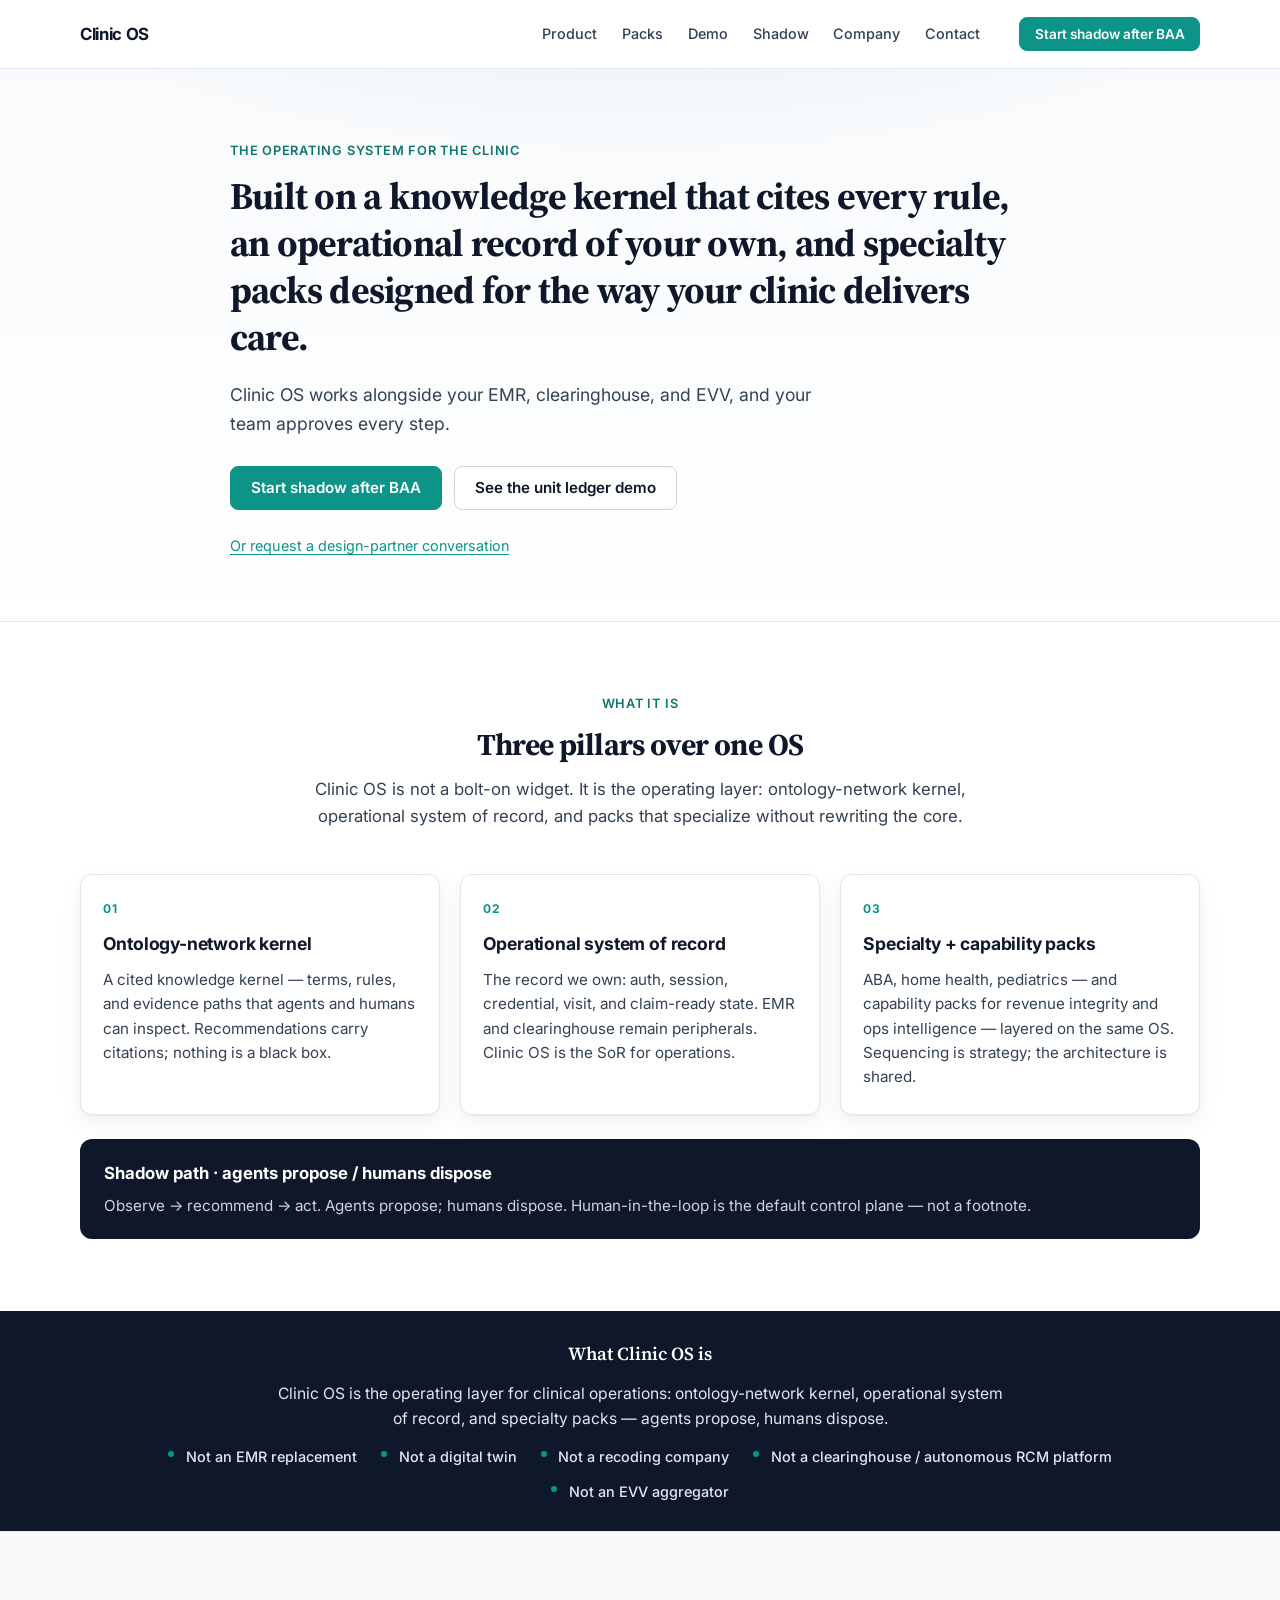
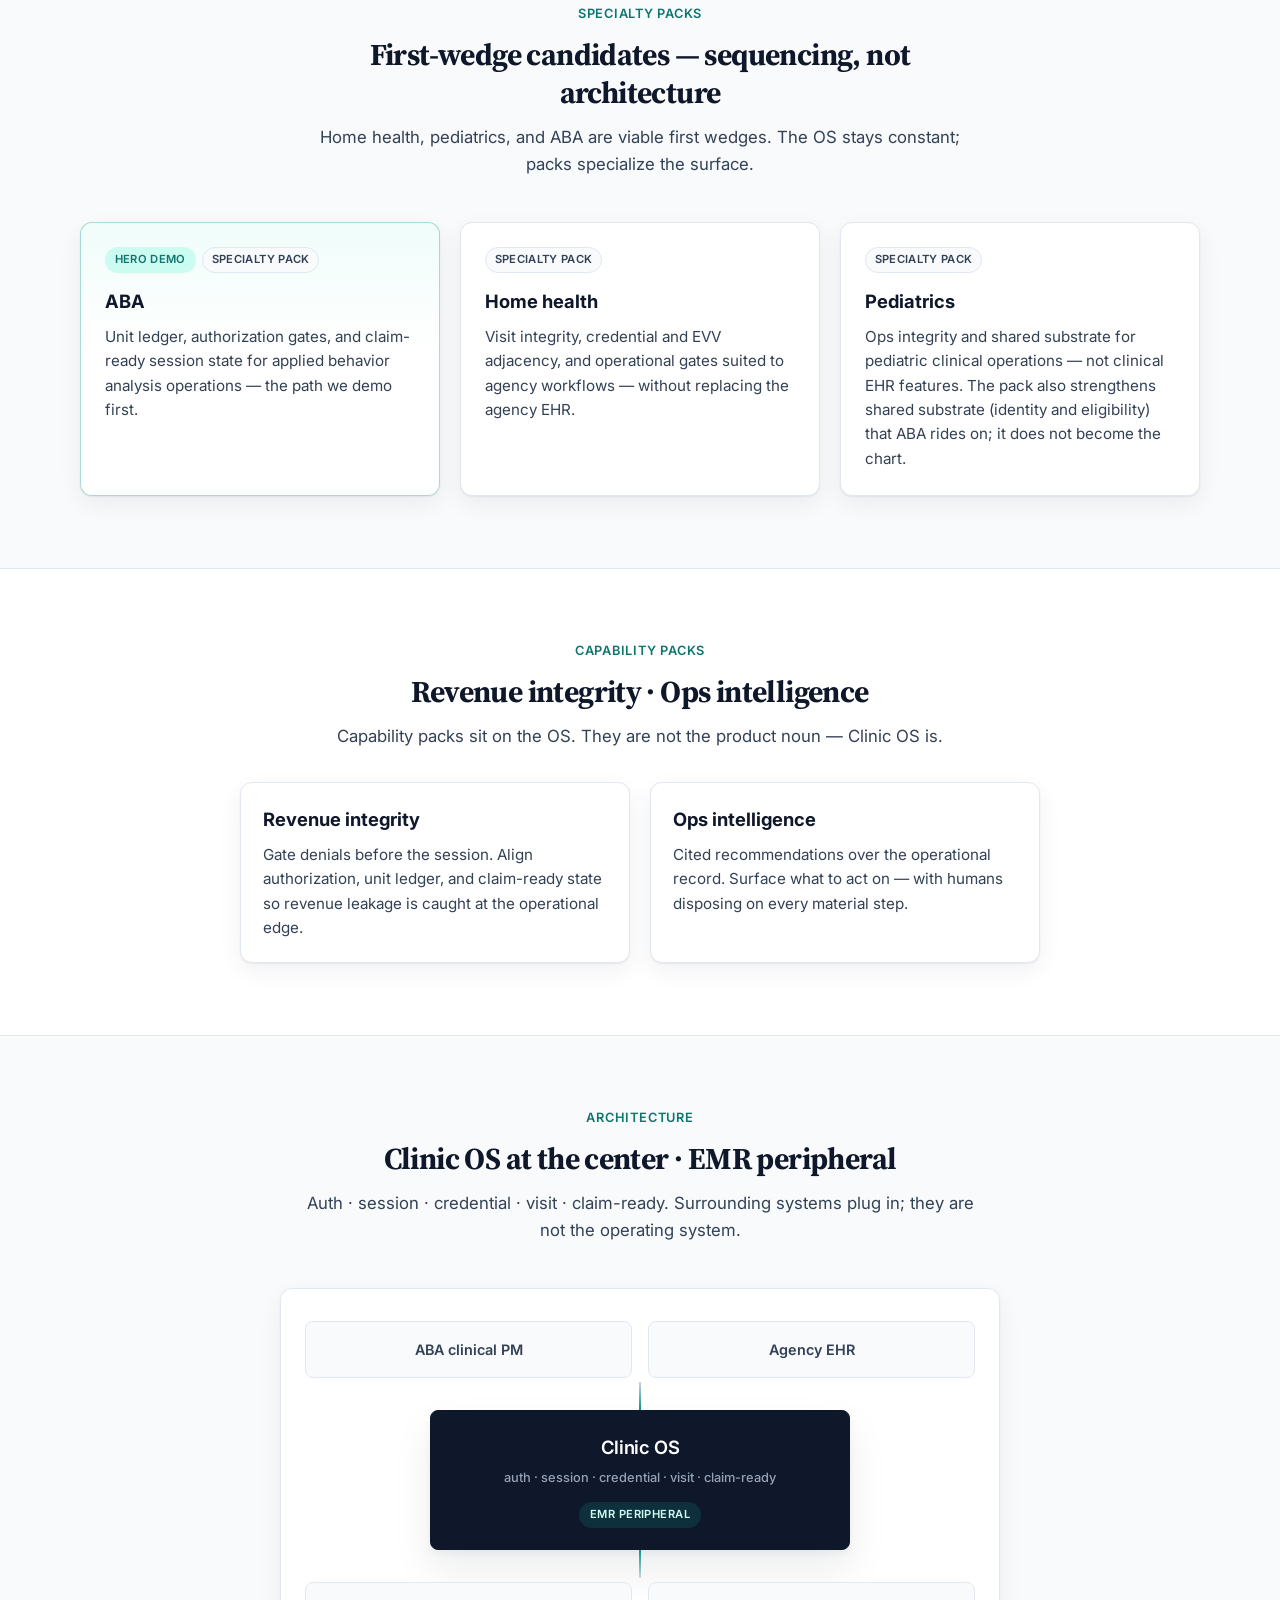
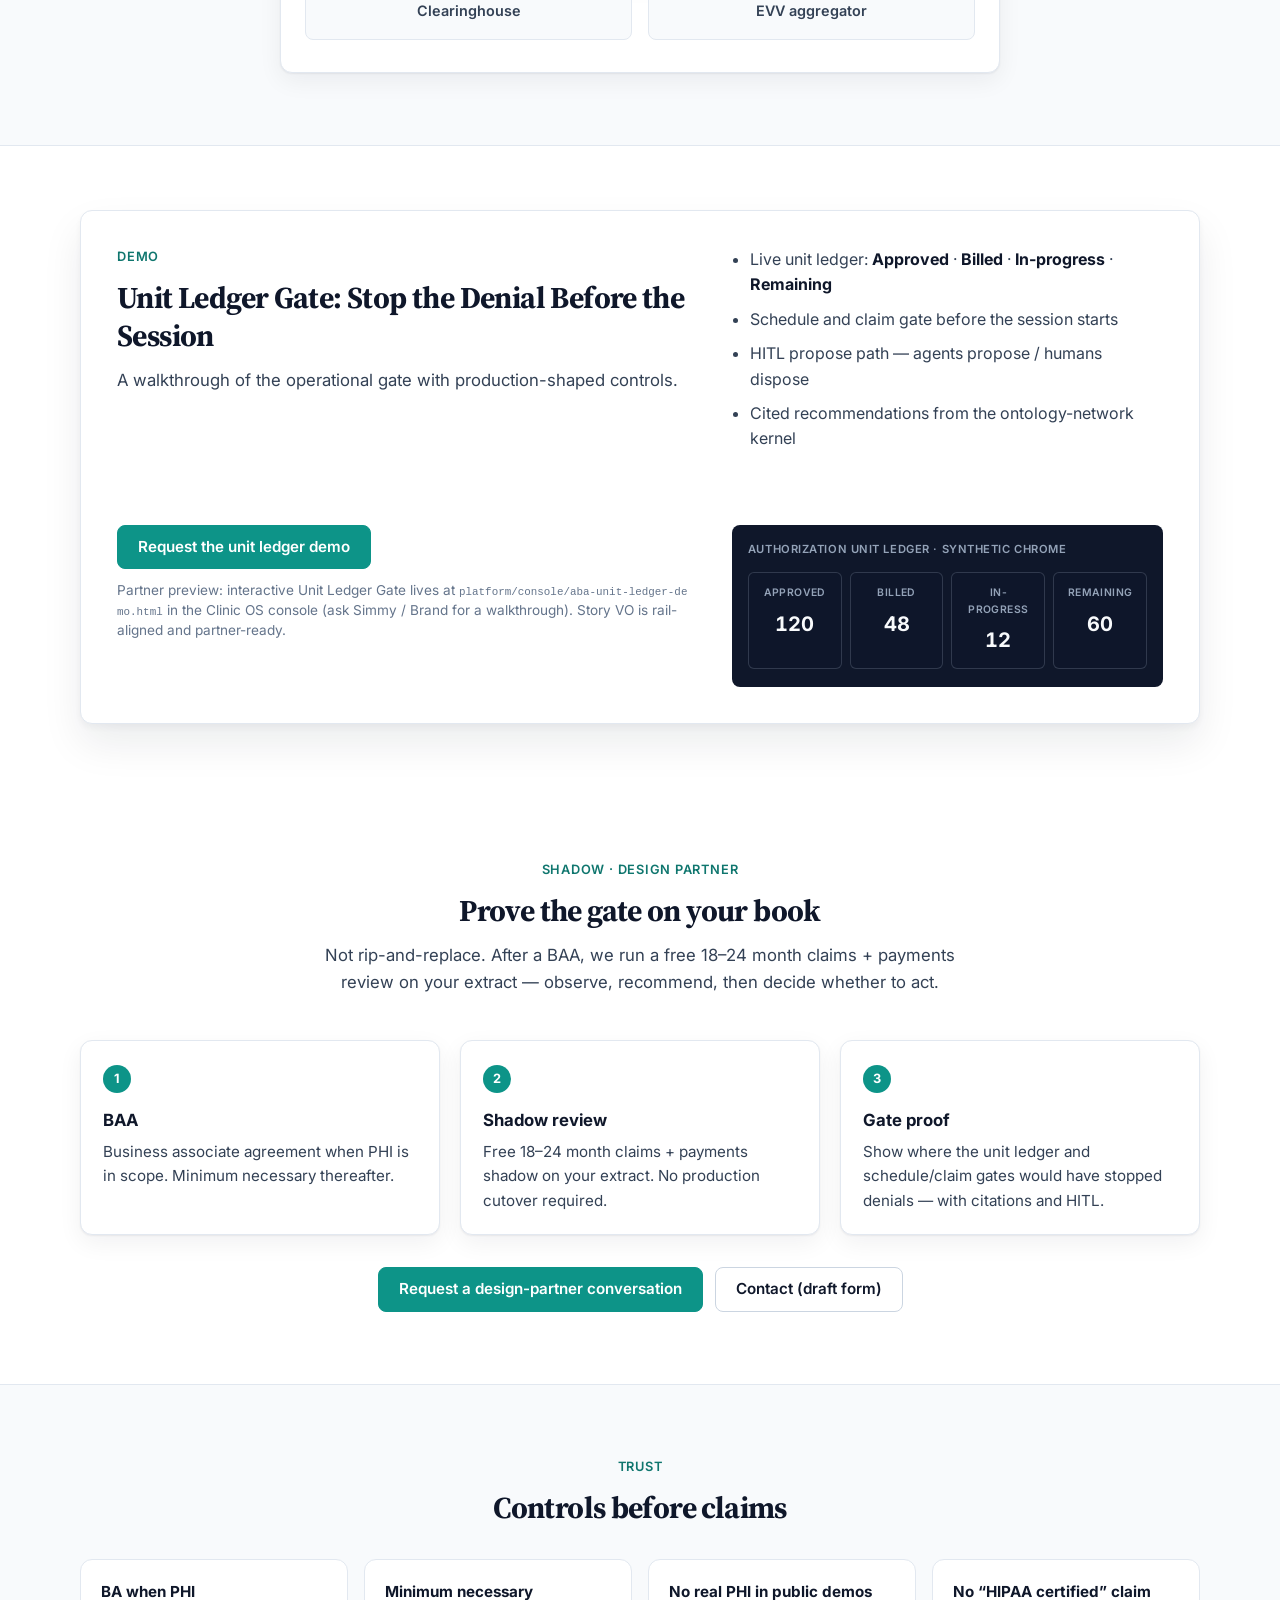
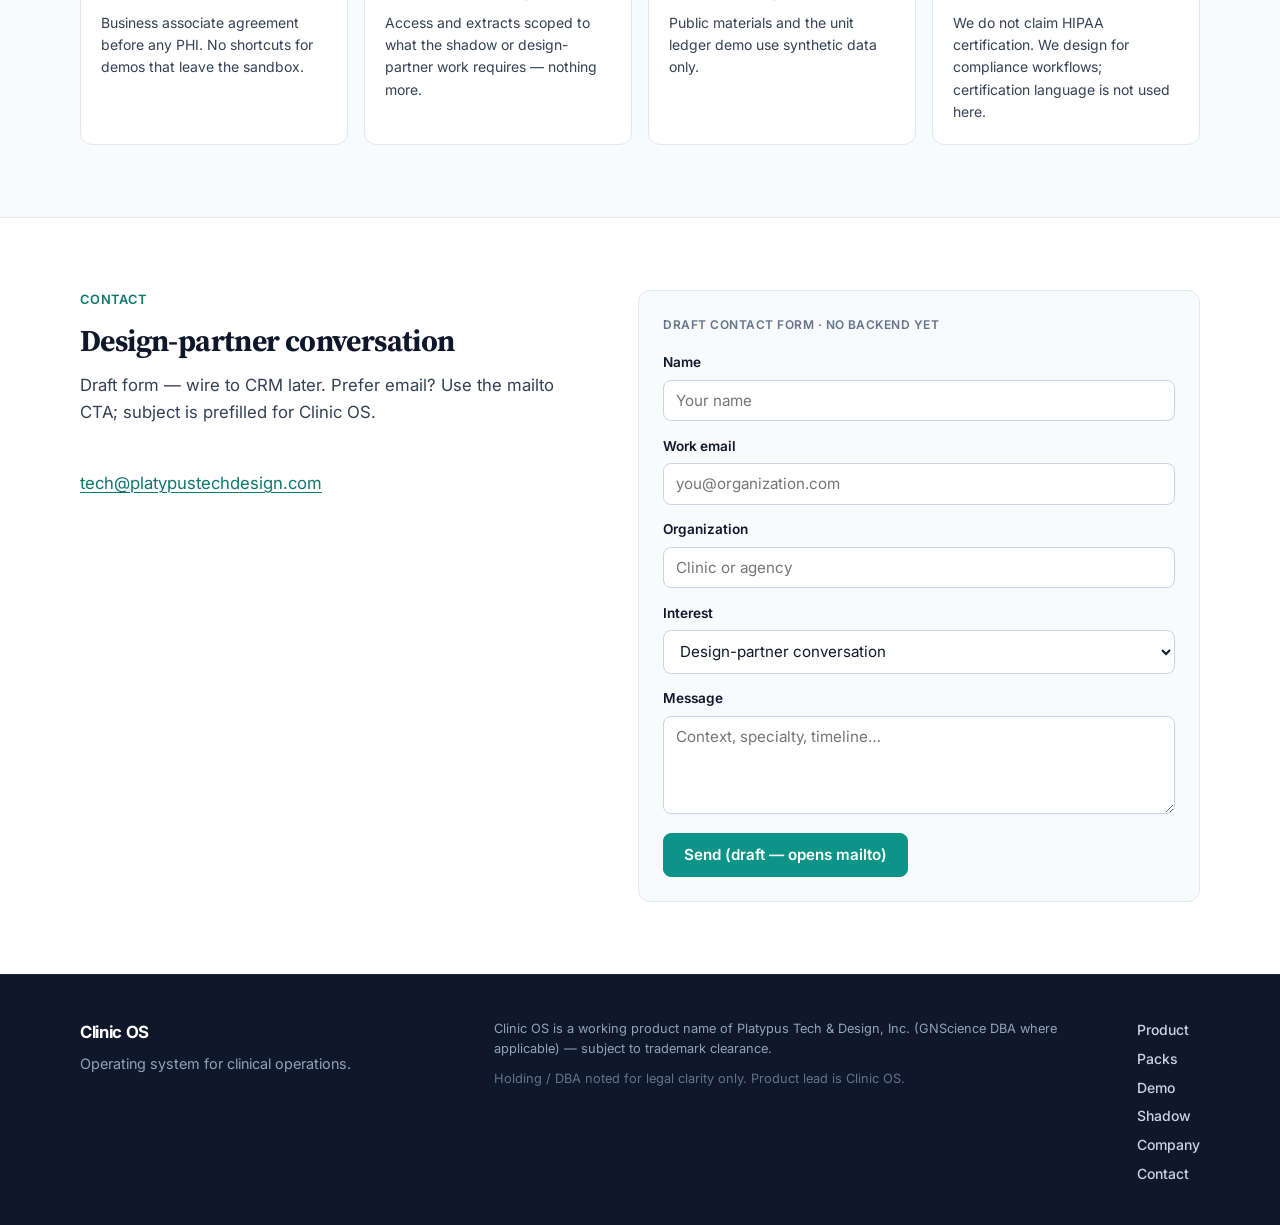
==== commit c799526a: "Restore full company page and designed-for hero (no minify) Co-authored-by: q0j0p <q0j0p@users.norep" ====
--- a/index.html
+++ b/index.html
@@ -334,7 +334,7 @@
         <p>Operating system for clinical operations.</p>
       </div>
       <div class="footer-legal">
-        <p>Clinic OS is a working product name of Platypus Tech & Design, Inc. (GNScience DBA where applicable) — subject to trademark clearance.</p>
+        <p>Clinic OS is a working product name of Platypus Tech &amp; Design, Inc. (GNScience DBA where applicable) — subject to trademark clearance.</p>
         <p class="footer-holding">Holding / DBA noted for legal clarity only. Product lead is Clinic OS.</p>
       </div>
       <nav class="footer-nav" aria-label="Footer">
--- a/styles.css
+++ b/styles.css
@@ -1,2 +1,1206 @@
 /* Clinic OS — marketing site */
-:root{--navy:#0f172a;--teal:#0d9488;--teal-dark:#0f766e;--white:#fff;--border:#e2e8f0;--bg:#fff;--bg-alt:#f8fafc;--slate:#334155;--radius:12px;--radius-sm:8px;--font:Inter,system-ui,sans-serif;--serif:Georgia,serif}*{box-sizing:border-box}body{margin:0;font-family:var(--font);line-height:1.6;color:var(--navy);background:var(--bg)}a{color:var(--teal-dark)}.container{width:min(100% - 2.5rem,1120px);margin:auto}.site-header{position:sticky;top:0;z-index:100;background:#fffffff0;border-bottom:1px solid var(--border)}.nav{display:flex;align-items:center;gap:1.25rem;height:68px;width:min(100% - 2.5rem,1120px);margin:auto}.nav-brand{font-weight:700;color:var(--navy);text-decoration:none}.nav-links{display:flex;list-style:none;margin:0 0 0 auto;padding:0;gap:.15rem}.nav-links a{display:block;padding:.45rem .7rem;color:var(--slate);text-decoration:none}.btn{display:inline-flex;align-items:center;justify-content:center;padding:.75rem 1.25rem;border-radius:var(--radius-sm);text-decoration:none;font-weight:600}.btn-primary{background:var(--teal);color:var(--white)}.btn-secondary{border:1px solid var(--border);color:var(--navy)}.hero{padding:4.5rem 0 4rem;background:var(--bg-alt);border-bottom:1px solid var(--border)}.hero-inner{max-width:820px}.eyebrow{color:var(--teal-dark);font-weight:600;text-transform:uppercase}.hero h1,.section h2{font-family:var(--serif);line-height:1.25}.hero h1{font-size:clamp(1.65rem,3.2vw,2.35rem)}.hero-actions{display:flex;flex-wrap:wrap;gap:.75rem}.section{padding:4.5rem 0}.section-alt{background:var(--bg-alt)}.pillars,.qa-grid,.team-grid{display:grid;grid-template-columns:repeat(3,1fr);gap:1.25rem}.pillar-card,.qa-card,.team-card,.pack-card{padding:1.5rem;background:#fff;border:1px solid var(--border);border-radius:var(--radius)}.hitl-banner,.cta-band{padding:2rem;background:var(--navy);color:var(--white);border-radius:var(--radius)}.anti-strip{padding:1.75rem 0;background:var(--navy);color:#fff}.pack-grid{display:grid;grid-template-columns:repeat(3,1fr);gap:1.25rem}.site-footer{padding:2.75rem 0;background:var(--navy);color:#cbd5e1}.footer-nav{display:flex;gap:1.25rem}.footer-nav a{color:#cbd5e1;text-decoration:none}.reveal{opacity:0}.reveal.is-visible{opacity:1}@media(max-width:720px){.nav-links{display:none}.nav{justify-content:space-between}.pillars,.qa-grid,.team-grid,.pack-grid{grid-template-columns:1fr}.footer-nav{flex-wrap:wrap}}/* Company page */.qa-grid{grid-template-columns:repeat(2,1fr)}.qa-card{position:relative}.team-grid{grid-template-columns:repeat(2,1fr)}.cta-band{background:var(--navy)}.form-help{font-size:.8rem;color:#64748b}@media(max-width:960px){.qa-grid,.team-grid{grid-template-columns:1fr 1fr}}@media(max-width:720px){.qa-grid,.team-grid{grid-template-columns:1fr}}+:root {
+  --navy: #0f172a;
+  --navy-soft: #1e293b;
+  --slate: #334155;
+  --muted: #64748b;
+  --border: #e2e8f0;
+  --border-strong: #cbd5e1;
+  --bg: #ffffff;
+  --bg-alt: #f8fafc;
+  --teal: #0d9488;
+  --teal-dark: #0f766e;
+  --teal-soft: #ccfbf1;
+  --blue: #2563eb;
+  --white: #ffffff;
+  --radius: 12px;
+  --radius-sm: 8px;
+  --shadow: 0 1px 2px rgba(15, 23, 42, 0.06), 0 8px 24px rgba(15, 23, 42, 0.06);
+  --shadow-lg: 0 4px 6px rgba(15, 23, 42, 0.04), 0 20px 40px rgba(15, 23, 42, 0.08);
+  --font: "Inter", system-ui, -apple-system, BlinkMacSystemFont, "Segoe UI", Roboto, sans-serif;
+  --serif: "Source Serif 4", Georgia, "Times New Roman", serif;
+  --max: 1120px;
+  --header-h: 68px;
+}
+
+*, *::before, *::after { box-sizing: border-box; }
+
+html {
+  scroll-behavior: smooth;
+  scroll-padding-top: calc(var(--header-h) + 12px);
+}
+
+body {
+  margin: 0;
+  font-family: var(--font);
+  font-size: 16px;
+  line-height: 1.6;
+  color: var(--navy);
+  background: var(--bg);
+  -webkit-font-smoothing: antialiased;
+}
+
+img { max-width: 100%; display: block; }
+
+a {
+  color: var(--teal-dark);
+  text-decoration-thickness: 1px;
+  text-underline-offset: 3px;
+}
+
+a:hover { color: var(--teal); }
+
+.visually-hidden {
+  position: absolute;
+  width: 1px;
+  height: 1px;
+  padding: 0;
+  margin: -1px;
+  overflow: hidden;
+  clip: rect(0, 0, 0, 0);
+  white-space: nowrap;
+  border: 0;
+}
+
+.skip-link {
+  position: absolute;
+  left: -999px;
+  top: 0;
+  background: var(--navy);
+  color: var(--white);
+  padding: 0.75rem 1rem;
+  z-index: 1000;
+}
+
+.skip-link:focus { left: 0.5rem; top: 0.5rem; }
+
+.container {
+  width: min(100% - 2.5rem, var(--max));
+  margin-inline: auto;
+}
+
+/* Header / Nav */
+.site-header {
+  position: sticky;
+  top: 0;
+  z-index: 100;
+  background: rgba(255, 255, 255, 0.92);
+  backdrop-filter: blur(10px);
+  border-bottom: 1px solid var(--border);
+}
+
+.nav {
+  display: flex;
+  align-items: center;
+  gap: 1.25rem;
+  height: var(--header-h);
+  width: min(100% - 2.5rem, var(--max));
+  margin-inline: auto;
+}
+
+.nav-brand {
+  font-weight: 700;
+  font-size: 1.05rem;
+  letter-spacing: -0.02em;
+  color: var(--navy);
+  text-decoration: none;
+}
+
+.nav-brand:hover { color: var(--navy); }
+
+.nav-links {
+  display: flex;
+  list-style: none;
+  margin: 0;
+  padding: 0;
+  gap: 0.15rem;
+  margin-left: auto;
+}
+
+.nav-links a {
+  display: block;
+  padding: 0.45rem 0.7rem;
+  color: var(--slate);
+  text-decoration: none;
+  font-size: 0.9rem;
+  font-weight: 500;
+  border-radius: 6px;
+}
+
+.nav-links a:hover,
+.nav-links a:focus-visible {
+  color: var(--navy);
+  background: var(--bg-alt);
+}
+
+.nav-cta { margin-left: 0.5rem; }
+
+.nav-toggle {
+  display: none;
+  flex-direction: column;
+  justify-content: center;
+  gap: 5px;
+  width: 40px;
+  height: 40px;
+  margin-left: auto;
+  border: 1px solid var(--border);
+  border-radius: 8px;
+  background: var(--white);
+  cursor: pointer;
+  padding: 0;
+}
+
+.nav-toggle span {
+  display: block;
+  width: 18px;
+  height: 2px;
+  margin-inline: auto;
+  background: var(--navy);
+  border-radius: 1px;
+}
+
+/* Buttons */
+.btn {
+  display: inline-flex;
+  align-items: center;
+  justify-content: center;
+  gap: 0.4rem;
+  padding: 0.75rem 1.25rem;
+  font-family: inherit;
+  font-size: 0.95rem;
+  font-weight: 600;
+  line-height: 1.2;
+  border-radius: var(--radius-sm);
+  border: 1px solid transparent;
+  cursor: pointer;
+  text-decoration: none;
+  transition: background 0.15s ease, border-color 0.15s ease, color 0.15s ease, box-shadow 0.15s ease;
+}
+
+.btn-sm {
+  padding: 0.5rem 0.9rem;
+  font-size: 0.85rem;
+}
+
+.btn-primary {
+  background: var(--teal);
+  color: var(--white);
+  border-color: var(--teal);
+}
+
+.btn-primary:hover {
+  background: var(--teal-dark);
+  border-color: var(--teal-dark);
+  color: var(--white);
+}
+
+.btn-secondary {
+  background: var(--white);
+  color: var(--navy);
+  border-color: var(--border-strong);
+}
+
+.btn-secondary:hover {
+  border-color: var(--slate);
+  color: var(--navy);
+  background: var(--bg-alt);
+}
+
+/* Hero */
+.hero {
+  padding: 4.5rem 0 4rem;
+  background:
+    radial-gradient(ellipse 80% 60% at 50% -20%, rgba(13, 148, 136, 0.08), transparent 60%),
+    linear-gradient(180deg, var(--bg-alt) 0%, var(--bg) 100%);
+  border-bottom: 1px solid var(--border);
+}
+
+.hero-inner { max-width: 820px; }
+
+.eyebrow {
+  margin: 0 0 0.75rem;
+  font-size: 0.8rem;
+  font-weight: 600;
+  letter-spacing: 0.06em;
+  text-transform: uppercase;
+  color: var(--teal-dark);
+}
+
+.hero h1 {
+  margin: 0 0 1.25rem;
+  font-family: var(--serif);
+  font-size: clamp(1.65rem, 3.2vw, 2.35rem);
+  font-weight: 700;
+  line-height: 1.25;
+  letter-spacing: -0.02em;
+  color: var(--navy);
+}
+
+.hero-sub {
+  margin: 0 0 1.75rem;
+  font-size: 1.1rem;
+  color: var(--slate);
+  max-width: 620px;
+}
+
+.hero-actions {
+  display: flex;
+  flex-wrap: wrap;
+  gap: 0.75rem;
+  margin-bottom: 1.5rem;
+}
+
+.hero-actions.centered {
+  justify-content: center;
+  margin-top: 2rem;
+  margin-bottom: 0;
+}
+
+.honesty-chip {
+  display: inline-flex;
+  align-items: center;
+  gap: 0.5rem;
+  margin: 0;
+  padding: 0.4rem 0.85rem;
+  font-size: 0.85rem;
+  font-weight: 500;
+  color: var(--slate);
+  background: var(--white);
+  border: 1px solid var(--border);
+  border-radius: 999px;
+  box-shadow: var(--shadow);
+}
+
+.chip-dot {
+  width: 8px;
+  height: 8px;
+  border-radius: 50%;
+  background: var(--teal);
+  box-shadow: 0 0 0 3px var(--teal-soft);
+}
+
+/* Sections */
+.section {
+  padding: 4.5rem 0;
+}
+
+.section-alt {
+  background: var(--bg-alt);
+  border-block: 1px solid var(--border);
+}
+
+.section-head {
+  text-align: center;
+  max-width: 680px;
+  margin: 0 auto 2.75rem;
+}
+
+.section-head-left {
+  text-align: left;
+  margin-left: 0;
+  margin-right: 0;
+}
+
+.section-head-compact {
+  margin-bottom: 2rem;
+}
+
+.section-head h2 {
+  margin: 0 0 0.75rem;
+  font-family: var(--serif);
+  font-size: clamp(1.45rem, 2.4vw, 1.9rem);
+  font-weight: 700;
+  letter-spacing: -0.02em;
+  line-height: 1.25;
+}
+
+.section-lead {
+  margin: 0;
+  color: var(--slate);
+  font-size: 1.05rem;
+}
+
+/* Pillars */
+.pillars {
+  display: grid;
+  grid-template-columns: repeat(3, 1fr);
+  gap: 1.25rem;
+}
+
+.pillar-card {
+  background: var(--white);
+  border: 1px solid var(--border);
+  border-radius: var(--radius);
+  padding: 1.5rem 1.4rem;
+  box-shadow: var(--shadow);
+}
+
+.pillar-num {
+  font-size: 0.75rem;
+  font-weight: 700;
+  letter-spacing: 0.08em;
+  color: var(--teal);
+  margin-bottom: 0.75rem;
+}
+
+.pillar-card h3 {
+  margin: 0 0 0.6rem;
+  font-size: 1.1rem;
+  letter-spacing: -0.01em;
+}
+
+.pillar-card p {
+  margin: 0;
+  font-size: 0.95rem;
+  color: var(--slate);
+}
+
+.hitl-banner {
+  margin-top: 1.5rem;
+  padding: 1.35rem 1.5rem;
+  background: var(--navy);
+  color: var(--white);
+  border-radius: var(--radius);
+}
+
+.hitl-banner h3 {
+  margin: 0 0 0.4rem;
+  font-size: 1.05rem;
+}
+
+.hitl-banner p {
+  margin: 0;
+  color: #cbd5e1;
+  font-size: 0.95rem;
+}
+
+/* Anti-position strip */
+
+.anti-inner {
+  display: flex;
+  flex-direction: column;
+  align-items: center;
+  gap: 0.85rem;
+  text-align: center;
+}
+
+.anti-heading {
+  margin: 0;
+  font-family: var(--serif);
+  font-size: 1.15rem;
+  font-weight: 600;
+  color: var(--white);
+}
+
+.anti-are {
+  margin: 0;
+  max-width: 46rem;
+  font-size: 0.98rem;
+  line-height: 1.55;
+  color: #e2e8f0;
+}
+
+.anti-strip {
+  padding: 1.75rem 0;
+  background: var(--navy);
+  color: var(--white);
+}
+
+.anti-list {
+  display: flex;
+  flex-wrap: wrap;
+  justify-content: center;
+  gap: 0.75rem 1.5rem;
+  list-style: none;
+  margin: 0;
+  padding: 0;
+}
+
+.anti-list li {
+  position: relative;
+  font-size: 0.9rem;
+  font-weight: 500;
+  color: #e2e8f0;
+  padding-left: 1.1rem;
+}
+
+.anti-list li::before {
+  content: "";
+  position: absolute;
+  left: 0;
+  top: 0.45em;
+  width: 6px;
+  height: 6px;
+  border-radius: 50%;
+  background: var(--teal);
+}
+
+/* Pack cards */
+.pack-grid {
+  display: grid;
+  gap: 1.25rem;
+}
+
+.specialty-grid {
+  grid-template-columns: repeat(3, 1fr);
+}
+
+.capability-grid {
+  grid-template-columns: repeat(2, 1fr);
+  max-width: 800px;
+  margin-inline: auto;
+}
+
+.pack-card {
+  background: var(--white);
+  border: 1px solid var(--border);
+  border-radius: var(--radius);
+  padding: 1.5rem;
+  box-shadow: var(--shadow);
+  transition: border-color 0.15s ease, box-shadow 0.15s ease;
+}
+
+.pack-card:hover {
+  border-color: var(--border-strong);
+  box-shadow: var(--shadow-lg);
+}
+
+.pack-hero {
+  border-color: rgba(13, 148, 136, 0.35);
+  background: linear-gradient(180deg, #f0fdfa 0%, var(--white) 48%);
+}
+
+.pack-tags {
+  display: flex;
+  flex-wrap: wrap;
+  gap: 0.4rem;
+  margin-bottom: 0.85rem;
+}
+
+.tag {
+  display: inline-block;
+  padding: 0.2rem 0.55rem;
+  font-size: 0.7rem;
+  font-weight: 600;
+  letter-spacing: 0.03em;
+  text-transform: uppercase;
+  color: var(--slate);
+  background: var(--bg-alt);
+  border: 1px solid var(--border);
+  border-radius: 999px;
+}
+
+.tag-accent {
+  color: var(--teal-dark);
+  background: var(--teal-soft);
+  border-color: transparent;
+}
+
+.pack-card h3 {
+  margin: 0 0 0.55rem;
+  font-size: 1.15rem;
+}
+
+.pack-card p {
+  margin: 0;
+  font-size: 0.95rem;
+  color: var(--slate);
+}
+
+.pack-compact {
+  padding: 1.35rem 1.4rem;
+}
+
+/* Stack diagram */
+.stack-diagram {
+  max-width: 720px;
+  margin: 0 auto;
+  padding: 2rem 1.5rem;
+  background: var(--white);
+  border: 1px solid var(--border);
+  border-radius: var(--radius);
+  box-shadow: var(--shadow);
+}
+
+.stack-peripherals {
+  display: grid;
+  grid-template-columns: 1fr 1fr;
+  gap: 1rem;
+}
+
+.stack-center-wrap {
+  display: flex;
+  flex-direction: column;
+  align-items: center;
+  padding: 0.25rem 0;
+}
+
+.stack-connector-v {
+  width: 2px;
+  height: 28px;
+  background: linear-gradient(180deg, var(--border-strong), var(--teal));
+}
+
+.stack-bottom .stack-connector-v,
+.stack-center-wrap .stack-connector-v:last-child {
+  background: linear-gradient(180deg, var(--teal), var(--border-strong));
+}
+
+.stack-box {
+  text-align: center;
+  border-radius: var(--radius-sm);
+  padding: 1rem 1.25rem;
+  border: 1px solid var(--border);
+  font-weight: 600;
+  font-size: 0.9rem;
+}
+
+.stack-box.peripheral {
+  background: var(--bg-alt);
+  color: var(--slate);
+}
+
+.stack-box.core {
+  width: min(100%, 420px);
+  background: var(--navy);
+  color: var(--white);
+  border-color: var(--navy);
+  padding: 1.35rem 1.5rem;
+  display: flex;
+  flex-direction: column;
+  gap: 0.35rem;
+  box-shadow: var(--shadow-lg);
+}
+
+.core-label {
+  font-size: 1.15rem;
+  letter-spacing: -0.02em;
+}
+
+.core-meta {
+  font-size: 0.8rem;
+  font-weight: 500;
+  color: #94a3b8;
+}
+
+.core-badge {
+  align-self: center;
+  margin-top: 0.5rem;
+  padding: 0.25rem 0.65rem;
+  font-size: 0.7rem;
+  font-weight: 600;
+  letter-spacing: 0.04em;
+  text-transform: uppercase;
+  color: var(--teal-soft);
+  background: rgba(13, 148, 136, 0.2);
+  border-radius: 999px;
+}
+
+/* Demo */
+.demo-section { padding-block: 4rem; }
+
+.demo-panel {
+  display: grid;
+  grid-template-columns: 1.2fr 0.9fr;
+  gap: 2.5rem;
+  align-items: start;
+  padding: 2.25rem;
+  background: var(--white);
+  border: 1px solid var(--border);
+  border-radius: var(--radius);
+  box-shadow: var(--shadow-lg);
+}
+
+.demo-panel .section-head { margin-bottom: 1.25rem; }
+
+.demo-bullets {
+  margin: 0 0 1.5rem;
+  padding-left: 1.15rem;
+  color: var(--slate);
+}
+
+.demo-bullets li { margin-bottom: 0.55rem; }
+
+.demo-bullets strong { color: var(--navy); }
+
+.demo-note {
+  margin: 0.75rem 0 0;
+  font-size: 0.85rem;
+  color: var(--muted);
+}
+
+.hero-secondary-link {
+  margin: 0.85rem 0 0;
+  font-size: 0.9rem;
+}
+
+.hero-secondary-link a {
+  color: var(--teal);
+  text-decoration: underline;
+  text-underline-offset: 3px;
+}
+
+.hero-secondary-link a:hover {
+  color: var(--navy);
+}
+
+.demo-path-note {
+  max-width: 36rem;
+  line-height: 1.45;
+}
+
+.demo-path-note code {
+  font-size: 0.8em;
+  word-break: break-all;
+}
+
+.ledger-preview {
+  background: var(--navy);
+  color: var(--white);
+  border-radius: var(--radius-sm);
+  overflow: hidden;
+  font-size: 0.85rem;
+  padding: 1rem 1rem 1.1rem;
+}
+
+.ledger-caption {
+  margin: 0 0 0.85rem;
+  font-size: 0.7rem;
+  font-weight: 600;
+  letter-spacing: 0.05em;
+  text-transform: uppercase;
+  color: #94a3b8;
+}
+
+.ledger-object {
+  display: grid;
+  grid-template-columns: repeat(4, 1fr);
+  gap: 0.5rem;
+}
+
+.ledger-cell {
+  background: rgba(15, 23, 42, 0.55);
+  border: 1px solid rgba(148, 163, 184, 0.25);
+  border-radius: 6px;
+  padding: 0.75rem 0.6rem;
+  text-align: center;
+}
+
+.ledger-label {
+  display: block;
+  font-size: 0.65rem;
+  font-weight: 600;
+  letter-spacing: 0.04em;
+  text-transform: uppercase;
+  color: #94a3b8;
+  margin-bottom: 0.35rem;
+}
+
+.ledger-val {
+  display: block;
+  font-size: 1.25rem;
+  font-weight: 700;
+  color: #f8fafc;
+  font-variant-numeric: tabular-nums;
+}
+
+@media (max-width: 640px) {
+  .ledger-object {
+    grid-template-columns: repeat(2, 1fr);
+  }
+}
+
+/* Shadow steps */
+.shadow-steps {
+  list-style: none;
+  margin: 0;
+  padding: 0;
+  display: grid;
+  grid-template-columns: repeat(3, 1fr);
+  gap: 1.25rem;
+  counter-reset: step;
+}
+
+.shadow-steps li {
+  counter-increment: step;
+  position: relative;
+  padding: 1.5rem 1.35rem 1.35rem;
+  background: var(--white);
+  border: 1px solid var(--border);
+  border-radius: var(--radius);
+  box-shadow: var(--shadow);
+}
+
+.shadow-steps li::before {
+  content: counter(step);
+  display: flex;
+  align-items: center;
+  justify-content: center;
+  width: 28px;
+  height: 28px;
+  margin-bottom: 0.85rem;
+  font-size: 0.8rem;
+  font-weight: 700;
+  color: var(--white);
+  background: var(--teal);
+  border-radius: 50%;
+}
+
+.shadow-steps strong {
+  display: block;
+  margin-bottom: 0.4rem;
+  font-size: 1.05rem;
+}
+
+.shadow-steps span {
+  display: block;
+  font-size: 0.95rem;
+  color: var(--slate);
+}
+
+/* Trust */
+.trust-grid {
+  list-style: none;
+  margin: 0;
+  padding: 0;
+  display: grid;
+  grid-template-columns: repeat(4, 1fr);
+  gap: 1rem;
+}
+
+.trust-grid li {
+  padding: 1.25rem;
+  background: var(--white);
+  border: 1px solid var(--border);
+  border-radius: var(--radius);
+}
+
+.trust-grid h3 {
+  margin: 0 0 0.45rem;
+  font-size: 0.95rem;
+}
+
+.trust-grid p {
+  margin: 0;
+  font-size: 0.875rem;
+  color: var(--slate);
+}
+
+/* Contact */
+.contact-layout {
+  display: grid;
+  grid-template-columns: 1fr 1.1fr;
+  gap: 3rem;
+  align-items: start;
+}
+
+.contact-direct {
+  margin: 0;
+  font-size: 1.05rem;
+}
+
+.contact-form {
+  display: flex;
+  flex-direction: column;
+  gap: 0.9rem;
+  padding: 1.5rem;
+  background: var(--bg-alt);
+  border: 1px solid var(--border);
+  border-radius: var(--radius);
+}
+
+.form-draft-label {
+  margin: 0 0 0.25rem;
+  font-size: 0.75rem;
+  font-weight: 600;
+  letter-spacing: 0.04em;
+  text-transform: uppercase;
+  color: var(--muted);
+}
+
+.contact-form label {
+  display: flex;
+  flex-direction: column;
+  gap: 0.35rem;
+  font-size: 0.85rem;
+  font-weight: 600;
+  color: var(--navy);
+}
+
+.contact-form input,
+.contact-form select,
+.contact-form textarea {
+  font-family: inherit;
+  font-size: 0.95rem;
+  font-weight: 400;
+  padding: 0.65rem 0.75rem;
+  border: 1px solid var(--border-strong);
+  border-radius: var(--radius-sm);
+  background: var(--white);
+  color: var(--navy);
+}
+
+.contact-form input:focus,
+.contact-form select:focus,
+.contact-form textarea:focus {
+  outline: 2px solid rgba(13, 148, 136, 0.35);
+  outline-offset: 1px;
+  border-color: var(--teal);
+}
+
+.contact-form .btn { align-self: flex-start; margin-top: 0.25rem; }
+
+/* Footer */
+.site-footer {
+  padding: 2.75rem 0 2.5rem;
+  background: var(--navy);
+  color: #94a3b8;
+  border-top: 1px solid var(--navy-soft);
+}
+
+.footer-inner {
+  display: grid;
+  grid-template-columns: 1fr 1.6fr auto;
+  gap: 2rem;
+  align-items: start;
+}
+
+.footer-brand .nav-brand {
+  color: var(--white);
+  display: inline-block;
+  margin-bottom: 0.4rem;
+}
+
+.footer-brand p {
+  margin: 0;
+  font-size: 0.9rem;
+}
+
+.footer-legal p {
+  margin: 0 0 0.65rem;
+  font-size: 0.8rem;
+  line-height: 1.55;
+}
+
+.footer-holding {
+  color: #64748b;
+}
+
+.footer-nav {
+  display: flex;
+  flex-direction: column;
+  gap: 0.4rem;
+}
+
+.footer-nav a {
+  color: #cbd5e1;
+  text-decoration: none;
+  font-size: 0.875rem;
+  font-weight: 500;
+}
+
+.footer-nav a:hover { color: var(--white); }
+
+/* Reveal on scroll */
+.reveal {
+  opacity: 0;
+  transform: translateY(14px);
+  transition: opacity 0.55s ease, transform 0.55s ease;
+}
+
+.reveal.is-visible {
+  opacity: 1;
+  transform: none;
+}
+
+/* Responsive */
+@media (max-width: 960px) {
+  .pillars,
+  .specialty-grid,
+  .shadow-steps,
+  .trust-grid {
+    grid-template-columns: 1fr 1fr;
+  }
+
+  .demo-panel,
+  .contact-layout,
+  .footer-inner {
+    grid-template-columns: 1fr;
+  }
+
+  .footer-nav {
+    flex-direction: row;
+    flex-wrap: wrap;
+    gap: 0.75rem 1.25rem;
+  }
+}
+
+@media (max-width: 720px) {
+  .nav-toggle { display: flex; }
+
+  .nav-links {
+    display: none;
+    position: absolute;
+    top: var(--header-h);
+    left: 0;
+    right: 0;
+    flex-direction: column;
+    background: var(--white);
+    border-bottom: 1px solid var(--border);
+    padding: 0.75rem 1.25rem 1rem;
+    margin-left: 0;
+    box-shadow: var(--shadow);
+  }
+
+  .nav-links.is-open { display: flex; }
+
+  .nav-cta { display: none; }
+
+  .pillars,
+  .specialty-grid,
+  .capability-grid,
+  .shadow-steps,
+  .trust-grid,
+  .stack-peripherals {
+    grid-template-columns: 1fr;
+  }
+
+  .hero { padding: 3rem 0 2.75rem; }
+
+  .section { padding: 3.25rem 0; }
+
+  .demo-panel { padding: 1.5rem; }
+
+  .anti-list {
+    flex-direction: column;
+    align-items: flex-start;
+    gap: 0.65rem;
+  }
+}
+
+@media (prefers-reduced-motion: reduce) {
+  html { scroll-behavior: auto; }
+  .reveal {
+    opacity: 1;
+    transform: none;
+    transition: none;
+  }
+}
+
+/* Company page */
+.qa-grid {
+  display: grid;
+  grid-template-columns: repeat(2, 1fr);
+  gap: 1.25rem;
+}
+
+.qa-card {
+  position: relative;
+  background: var(--white);
+  border: 1px solid var(--border);
+  border-radius: var(--radius);
+  padding: 1.6rem 1.5rem 1.5rem 3.9rem;
+  box-shadow: var(--shadow);
+  transition: border-color 0.15s ease, box-shadow 0.15s ease;
+}
+
+.qa-card:hover {
+  border-color: var(--border-strong);
+  box-shadow: var(--shadow-lg);
+}
+
+.qa-mark {
+  position: absolute;
+  left: 1.25rem;
+  top: 1.55rem;
+  display: flex;
+  align-items: center;
+  justify-content: center;
+  width: 1.9rem;
+  height: 1.9rem;
+  font-size: 0.65rem;
+  font-weight: 700;
+  letter-spacing: 0.04em;
+  color: var(--white);
+  background: var(--teal);
+  border-radius: 50%;
+}
+
+.qa-card h3 {
+  margin: 0 0 0.55rem;
+  font-family: var(--serif);
+  font-size: 1.12rem;
+  font-weight: 700;
+  letter-spacing: -0.01em;
+  line-height: 1.3;
+  color: var(--navy);
+}
+
+.qa-card p {
+  margin: 0;
+  font-size: 0.95rem;
+  color: var(--slate);
+}
+
+.clinical-disclaimer {
+  margin: 1.25rem 0 0;
+  padding: 1rem 1.25rem;
+  font-size: 0.9rem;
+  color: var(--slate);
+  background: var(--bg-alt);
+  border: 1px solid var(--border);
+  border-radius: var(--radius-sm);
+  line-height: 1.5;
+}
+
+.roadmap-line {
+  margin: 1.5rem 0 0;
+  text-align: center;
+  font-size: 0.98rem;
+  color: var(--slate);
+}
+
+.capability-grid-3 {
+  grid-template-columns: repeat(3, 1fr);
+}
+
+.demo-link-panel {
+  display: flex;
+  flex-wrap: wrap;
+  align-items: flex-end;
+  justify-content: space-between;
+  gap: 1.25rem;
+  padding: 2rem 2.25rem;
+  background: var(--white);
+  border: 1px solid var(--border);
+  border-radius: var(--radius);
+  box-shadow: var(--shadow);
+}
+
+.demo-link-panel .section-head {
+  flex: 1 1 280px;
+  margin-bottom: 0;
+}
+
+.cta-band {
+  padding: 3.25rem 0;
+  background:
+    radial-gradient(ellipse 70% 120% at 100% 0%, rgba(13, 148, 136, 0.25), transparent 60%),
+    var(--navy);
+  color: var(--white);
+  border-block: 1px solid var(--navy-soft);
+}
+
+.cta-band-inner {
+  display: grid;
+  grid-template-columns: 1.6fr auto;
+  gap: 2rem;
+  align-items: center;
+}
+
+.cta-band h2 {
+  margin: 0 0 0.75rem;
+  font-family: var(--serif);
+  font-size: clamp(1.35rem, 2.3vw, 1.75rem);
+  font-weight: 700;
+  letter-spacing: -0.02em;
+  line-height: 1.3;
+  color: var(--white);
+}
+
+.cta-band p {
+  margin: 0;
+  color: #cbd5e1;
+  font-size: 1.02rem;
+  max-width: 640px;
+}
+
+.eyebrow-light {
+  color: var(--teal-soft);
+}
+
+.cta-band-action {
+  display: flex;
+  justify-content: flex-end;
+}
+
+.team-grid {
+  display: grid;
+  grid-template-columns: repeat(2, 1fr);
+  gap: 1.25rem;
+  max-width: 800px;
+  margin-inline: auto;
+}
+
+.team-card {
+  background: var(--white);
+  border: 1px solid var(--border);
+  border-radius: var(--radius);
+  padding: 1.5rem 1.4rem;
+  box-shadow: var(--shadow);
+}
+
+.team-card h3 {
+  margin: 0 0 0.2rem;
+  font-size: 1.15rem;
+  letter-spacing: -0.01em;
+}
+
+.team-role {
+  margin: 0 0 0.7rem;
+  font-size: 0.85rem;
+  font-weight: 600;
+  letter-spacing: 0.02em;
+  color: var(--teal-dark);
+}
+
+.team-card p:last-child {
+  margin: 0;
+  font-size: 0.95rem;
+  color: var(--slate);
+}
+
+.form-help {
+  margin: -0.35rem 0 0;
+  font-size: 0.8rem;
+  font-weight: 400;
+  color: var(--muted);
+  line-height: 1.45;
+}
+
+@media (max-width: 960px) {
+  .qa-grid,
+  .capability-grid-3 {
+    grid-template-columns: 1fr 1fr;
+  }
+
+  .cta-band-inner,
+  .team-grid {
+    grid-template-columns: 1fr;
+  }
+
+  .cta-band-action {
+    justify-content: flex-start;
+  }
+}
+
+@media (max-width: 720px) {
+  .qa-grid,
+  .capability-grid-3 {
+    grid-template-columns: 1fr;
+  }
+
+  .qa-card {
+    padding-left: 1.5rem;
+    padding-top: 3.4rem;
+  }
+
+  .qa-mark {
+    left: 1.4rem;
+    top: 1.25rem;
+  }
+
+  .demo-link-panel {
+    padding: 1.5rem;
+  }
+}
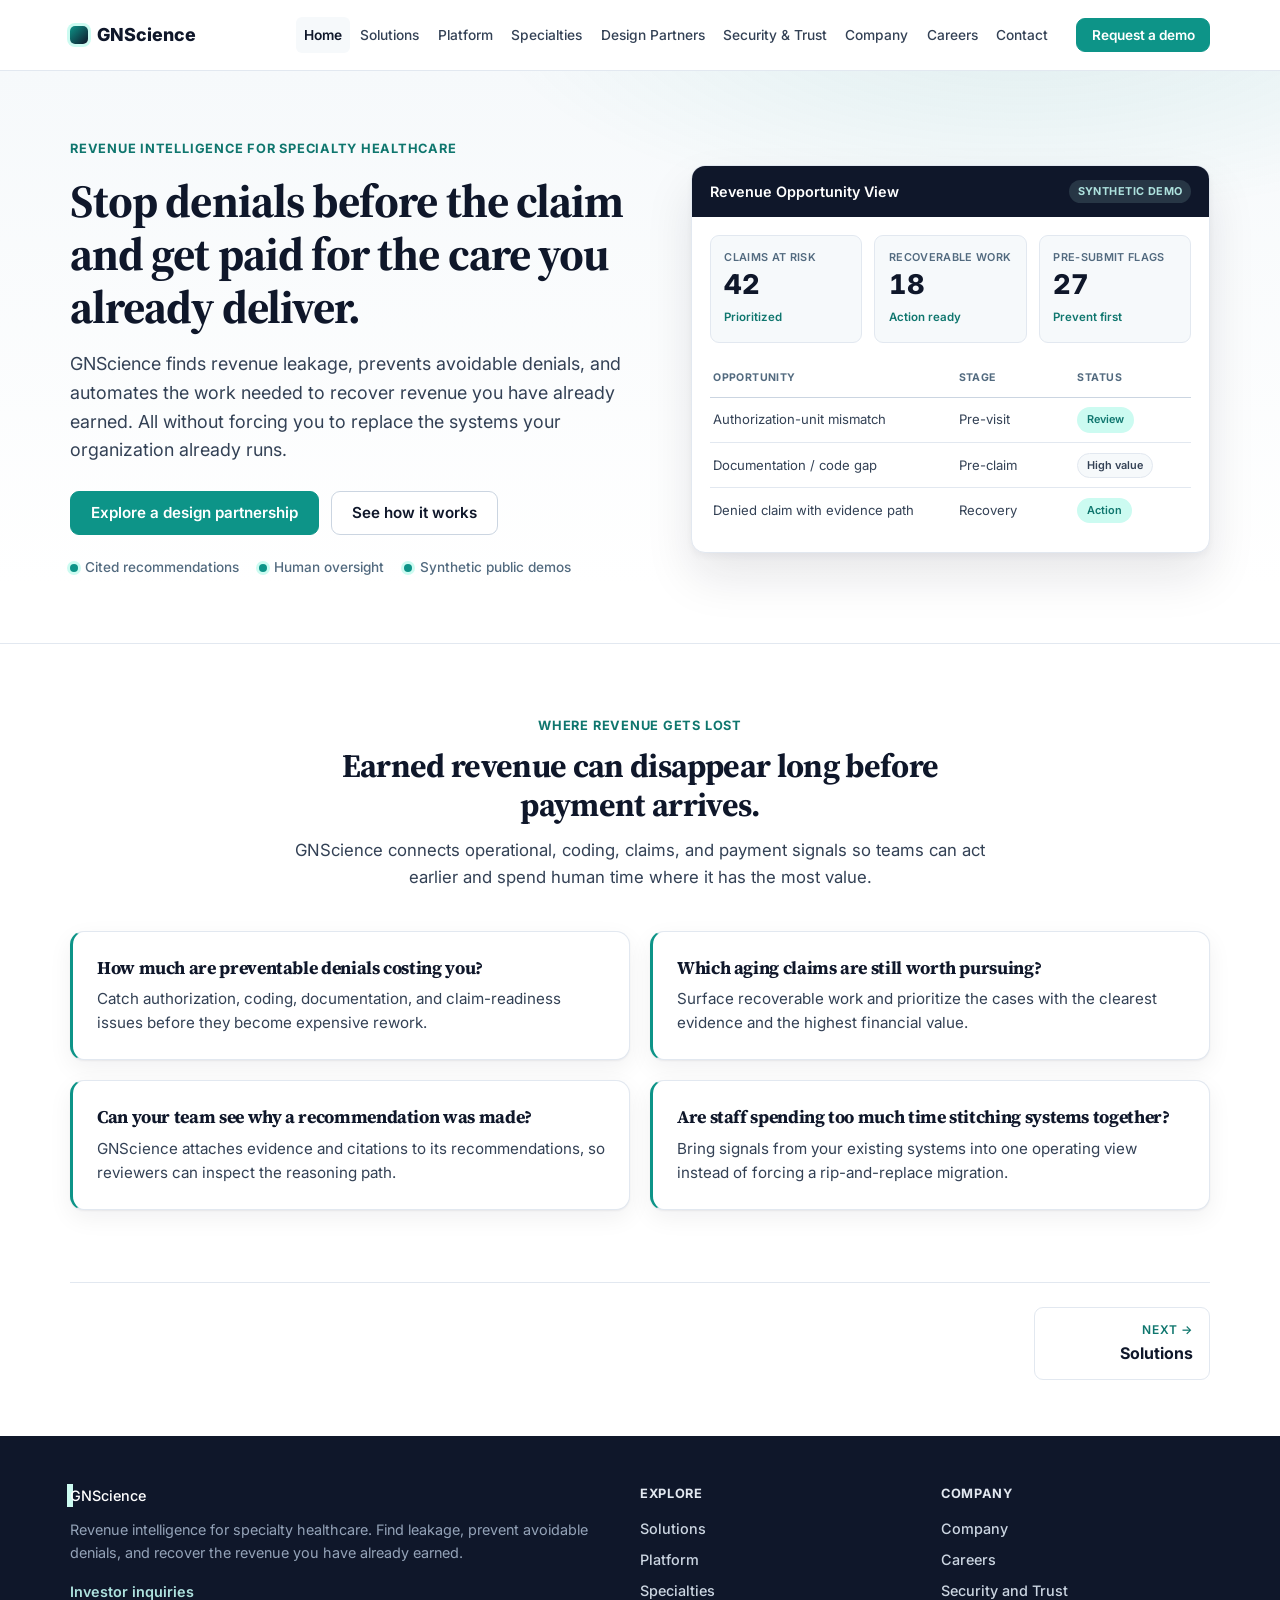
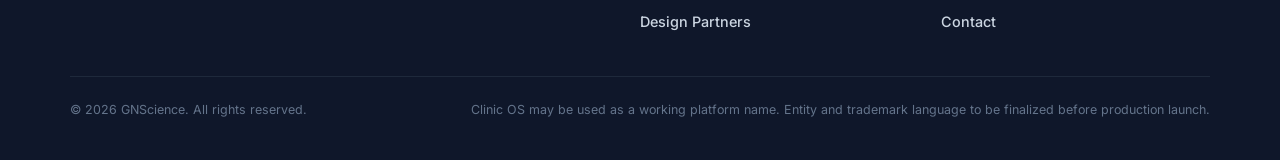
==== commit ab0a5308: "Publish the GNScience company site on GitHub Pages. Replace the Clinic OS multi-file landing with th" ====
--- a/index.html
+++ b/index.html
@@ -1,353 +1,782 @@
 <!DOCTYPE html>
 <html lang="en">
 <head>
-  <meta charset="UTF-8" />
-  <meta name="viewport" content="width=device-width, initial-scale=1" />
-  <meta name="description" content="Clinic OS, the operating system for the clinic: a knowledge kernel that cites every rule, an operational record of your own, and specialty packs designed for the way your clinic delivers care." />
-  <title>Clinic OS — Operating System for Clinical Operations</title>
-  <link rel="preconnect" href="https://fonts.googleapis.com" />
-  <link rel="preconnect" href="https://fonts.gstatic.com" crossorigin />
-  <link href="https://fonts.googleapis.com/css2?family=Inter:wght@400;500;600;700&family=Source+Serif+4:opsz,wght@8..60,600;8..60,700&display=swap" rel="stylesheet" />
-  <link rel="stylesheet" href="styles.css" />
+<meta charset="UTF-8" />
+<meta name="viewport" content="width=device-width, initial-scale=1" />
+<meta name="description" content="GNScience helps specialty healthcare organizations get paid for the care they already deliver: find revenue leakage, prevent avoidable denials, and recover earned revenue, with cited AI and human oversight." />
+<title>GNScience | Stop Denials Before the Claim</title>
+<link rel="preconnect" href="https://fonts.googleapis.com" />
+<link rel="preconnect" href="https://fonts.gstatic.com" crossorigin />
+<link href="https://fonts.googleapis.com/css2?family=Inter:wght@400;500;600;700;800&family=Source+Serif+4:opsz,wght@8..60,600;8..60,700&display=swap" rel="stylesheet" />
+<style>
+:root{
+  --navy:#0f172a; --navy-soft:#1e293b; --slate:#334155; --muted:#526a7f;
+  --border:#e2e8f0; --border-strong:#cbd5e1; --bg:#ffffff; --bg-alt:#f6f9fb;
+  --teal:#0d9488; --teal-dark:#0f766e; --teal-soft:#ccfbf1; --mint:#aee2de;
+  --radius:14px; --radius-sm:9px;
+  --shadow:0 1px 2px rgba(15,23,42,.06),0 8px 24px rgba(15,23,42,.06);
+  --shadow-lg:0 4px 6px rgba(15,23,42,.04),0 24px 48px rgba(15,23,42,.10);
+  --font:"Inter",system-ui,-apple-system,BlinkMacSystemFont,"Segoe UI",Roboto,sans-serif;
+  --serif:"Source Serif 4",Georgia,"Times New Roman",serif;
+  --max:1140px; --header-h:70px;
+}
+*,*::before,*::after{box-sizing:border-box}
+html{scroll-behavior:smooth;scroll-padding-top:calc(var(--header-h) + 12px)}
+body{margin:0;font-family:var(--font);font-size:16px;line-height:1.6;color:var(--navy);background:var(--bg);-webkit-font-smoothing:antialiased}
+img{max-width:100%;display:block}
+a{color:var(--teal-dark);text-underline-offset:3px}
+a:hover{color:var(--teal)}
+h1,h2,h3,h4{letter-spacing:-.02em}
+.wrap{width:min(100% - 2.5rem,var(--max));margin-inline:auto}
+.skip{position:absolute;left:-999px;top:0;background:var(--navy);color:#fff;padding:.75rem 1rem;z-index:1000}
+.skip:focus{left:.5rem;top:.5rem}
+
+/* Header */
+.site-header{position:sticky;top:0;z-index:100;background:rgba(255,255,255,.9);backdrop-filter:blur(10px);border-bottom:1px solid var(--border)}
+.nav{display:flex;align-items:center;gap:1rem;height:var(--header-h)}
+.brand{display:inline-flex;align-items:center;gap:.55rem;font-weight:800;font-size:1.12rem;color:var(--navy);text-decoration:none}
+.brand-mark{width:18px;height:18px;border-radius:5px;background:linear-gradient(135deg,var(--teal),var(--navy));box-shadow:0 0 0 3px var(--teal-soft)}
+.nav-links{display:flex;gap:.15rem;margin-left:auto;list-style:none;padding:0;margin-block:0}
+.nav-links a{display:block;white-space:nowrap;padding:.45rem .5rem;color:var(--slate);text-decoration:none;font-size:.86rem;font-weight:500;border-radius:6px}
+.nav-links a:hover,.nav-links a:focus-visible{color:var(--navy);background:var(--bg-alt)}
+.menu-btn{display:none;margin-left:auto;border:1px solid var(--border);border-radius:8px;background:#fff;padding:.5rem .8rem;font:inherit;font-size:.85rem;font-weight:600;cursor:pointer}
+.btn{display:inline-flex;align-items:center;justify-content:center;gap:.4rem;padding:.75rem 1.25rem;font-family:inherit;font-size:.95rem;font-weight:600;line-height:1.2;border-radius:var(--radius-sm);border:1px solid transparent;cursor:pointer;text-decoration:none;transition:background .15s,border-color .15s,color .15s,box-shadow .15s}
+.btn.sm{padding:.5rem .9rem;font-size:.85rem}
+.btn.primary{background:var(--teal);color:#fff;border-color:var(--teal)}
+.btn.primary:hover{background:var(--teal-dark);border-color:var(--teal-dark);color:#fff}
+.btn.secondary{background:#fff;color:var(--navy);border-color:var(--border-strong)}
+.btn.secondary:hover{border-color:var(--slate);background:var(--bg-alt);color:var(--navy)}
+.nav-cta{margin-left:.25rem;white-space:nowrap;flex:0 0 auto}
+
+/* Hero */
+.hero{padding:4.25rem 0 4rem;background:radial-gradient(ellipse 70% 60% at 80% -10%,rgba(13,148,136,.10),transparent 60%),linear-gradient(180deg,var(--bg-alt),var(--bg) 90%);border-bottom:1px solid var(--border)}
+.hero-grid{display:grid;grid-template-columns:1.05fr .95fr;gap:3rem;align-items:center}
+.kicker{font-size:.8rem;font-weight:700;letter-spacing:.06em;text-transform:uppercase;color:var(--teal-dark);margin-bottom:.9rem}
+.hero h1{font-family:var(--serif);font-size:clamp(2rem,3.6vw,2.9rem);font-weight:700;line-height:1.15;margin:0 0 1.1rem}
+.lead{font-size:1.12rem;color:var(--slate);margin:0 0 1.6rem;max-width:36rem}
+.hero-actions{display:flex;flex-wrap:wrap;gap:.75rem;margin-bottom:1.4rem}
+.proofline{display:flex;flex-wrap:wrap;gap:.35rem 1.25rem;font-size:.85rem;color:var(--muted);font-weight:500}
+.proofline span{display:inline-flex;align-items:center;gap:.45rem}
+.dot{width:8px;height:8px;border-radius:50%;background:var(--teal);box-shadow:0 0 0 3px var(--teal-soft)}
+
+/* Dashboard mock */
+.dashboard{background:#fff;border:1px solid var(--border);border-radius:var(--radius);box-shadow:var(--shadow-lg);overflow:hidden}
+.dashboard-top{display:flex;align-items:center;justify-content:space-between;padding:.85rem 1.1rem;background:var(--navy);color:#fff}
+.dashboard-title{font-size:.9rem;font-weight:600}
+.status{font-size:.68rem;font-weight:700;letter-spacing:.04em;text-transform:uppercase;color:var(--mint);background:rgba(174,226,222,.15);padding:.2rem .55rem;border-radius:999px}
+.metric-grid{display:grid;grid-template-columns:repeat(3,1fr);gap:.75rem;padding:1.1rem}
+.metric{background:var(--bg-alt);border:1px solid var(--border);border-radius:var(--radius-sm);padding:.85rem}
+.metric small{display:block;font-size:.68rem;font-weight:600;letter-spacing:.03em;text-transform:uppercase;color:var(--muted)}
+.metric strong{display:block;font-size:1.7rem;font-weight:800;color:var(--navy);font-variant-numeric:tabular-nums;line-height:1.1;margin:.2rem 0}
+.metric em{font-style:normal;font-size:.72rem;font-weight:600;color:var(--teal-dark)}
+.worklist{padding:0 1.1rem 1.2rem}
+.worklist .row{display:grid;grid-template-columns:1.5fr .7fr .7fr;gap:.5rem;align-items:center;padding:.6rem .2rem;border-bottom:1px solid var(--border);font-size:.82rem;color:var(--slate)}
+.worklist .row:first-child{font-size:.66rem;font-weight:700;letter-spacing:.04em;text-transform:uppercase;color:var(--muted);border-bottom:1px solid var(--border-strong)}
+.worklist .row:last-child{border-bottom:0}
+.pill{justify-self:start;font-size:.68rem;font-weight:600;padding:.18rem .55rem;border-radius:999px;background:var(--bg-alt);border:1px solid var(--border);color:var(--slate)}
+.pill.good{background:var(--teal-soft);border-color:transparent;color:var(--teal-dark)}
+
+/* Sections */
+.section{padding:4.5rem 0}
+.section.alt{background:var(--bg-alt);border-block:1px solid var(--border)}
+.section-head{max-width:720px;margin:0 0 2.5rem}
+.section-head.center{margin-inline:auto;text-align:center}
+.eyebrow{font-size:.8rem;font-weight:700;letter-spacing:.06em;text-transform:uppercase;color:var(--teal-dark);margin:0 0 .6rem}
+.section-head h2{font-family:var(--serif);font-size:clamp(1.5rem,2.6vw,2.05rem);font-weight:700;line-height:1.2;margin:0 0 .75rem}
+.section-head p{margin:0;color:var(--slate);font-size:1.05rem}
+.section-head .eyebrow{color:var(--teal-dark);font-size:.8rem;margin:0 0 .6rem}
+
+/* Problem grid */
+.problem-grid{display:grid;grid-template-columns:repeat(2,1fr);gap:1.25rem}
+.problem{background:#fff;border:1px solid var(--border);border-left:3px solid var(--teal);border-radius:var(--radius);padding:1.5rem;box-shadow:var(--shadow)}
+.problem h3{font-family:var(--serif);font-size:1.12rem;margin:0 0 .5rem;line-height:1.3}
+.problem p{margin:0;color:var(--slate);font-size:.95rem}
+
+/* Cards */
+.cards{display:grid;grid-template-columns:repeat(4,1fr);gap:1.25rem}
+.cards.three{grid-template-columns:repeat(3,1fr)}
+.card{background:#fff;border:1px solid var(--border);border-radius:var(--radius);padding:1.5rem 1.4rem;box-shadow:var(--shadow);transition:border-color .15s,box-shadow .15s}
+.card:hover{border-color:var(--border-strong);box-shadow:var(--shadow-lg)}
+.num{font-size:.72rem;font-weight:700;letter-spacing:.06em;color:var(--teal);margin-bottom:.7rem}
+.card h3{font-size:1.1rem;margin:0 0 .55rem}
+.card p{margin:0;color:var(--slate);font-size:.94rem}
+.specialty-card{display:flex;flex-direction:column;gap:1rem}
+.specialty-meta{margin-top:auto;font-size:.82rem;color:var(--muted);border-top:1px solid var(--border);padding-top:.8rem}
+
+
+/* Architecture */
+.architecture{display:grid;grid-template-columns:1.05fr .95fr;gap:3rem;align-items:center}
+.list-clean{list-style:none;margin:1.25rem 0;padding:0}
+.list-clean li{position:relative;padding-left:1.4rem;margin-bottom:.8rem;color:var(--slate);font-size:.98rem}
+.list-clean li::before{content:"";position:absolute;left:0;top:.55em;width:8px;height:8px;border-radius:50%;background:var(--teal)}
+.list-clean strong{color:var(--navy)}
+.stack{background:#fff;border:1px solid var(--border);border-radius:var(--radius);box-shadow:var(--shadow-lg);padding:1.6rem}
+.systems{display:grid;grid-template-columns:repeat(2,1fr);gap:.7rem}
+.system{background:var(--bg-alt);border:1px solid var(--border);border-radius:var(--radius-sm);padding:.7rem;text-align:center;font-size:.85rem;font-weight:600;color:var(--slate)}
+.core{margin:.9rem 0;background:var(--navy);color:#fff;border-radius:var(--radius-sm);padding:1.1rem;text-align:center;display:flex;flex-direction:column;gap:.25rem;box-shadow:var(--shadow)}
+.core strong{font-size:1.05rem}
+.core small{font-size:.76rem;color:#94a3b8}
+.agent-row{display:grid;grid-template-columns:repeat(3,1fr);gap:.7rem}
+.agent{background:var(--teal-soft);color:var(--teal-dark);border-radius:var(--radius-sm);padding:.6rem;text-align:center;font-size:.82rem;font-weight:700}
+
+/* Bands */
+.band{display:grid;grid-template-columns:1.5fr auto;gap:2rem;align-items:center;background:radial-gradient(ellipse 70% 120% at 100% 0%,rgba(13,148,136,.28),transparent 60%),var(--navy);color:#fff;border-radius:var(--radius);padding:2.4rem 2.2rem}
+.band h2{font-family:var(--serif);font-size:clamp(1.4rem,2.4vw,1.9rem);font-weight:700;margin:.4rem 0 .7rem;line-height:1.25}
+.band p{margin:0;color:#cbd5e1;max-width:620px}
+.band .eyebrow{color:var(--mint)}
+
+/* Trust */
+.trust-grid{display:grid;grid-template-columns:repeat(4,1fr);gap:1rem}
+.trust{background:#fff;border:1px solid var(--border);border-radius:var(--radius);padding:1.3rem}
+.trust h3{font-size:.98rem;margin:0 0 .4rem}
+.trust p{margin:0;font-size:.88rem;color:var(--slate)}
+
+/* Founders */
+.founders-wrap{margin-top:2.5rem}
+.founders-title{font-size:.8rem;font-weight:700;letter-spacing:.06em;text-transform:uppercase;color:var(--teal-dark);margin:0 0 1.25rem}
+.founder-grid{display:grid;grid-template-columns:repeat(2,1fr);gap:1.25rem}
+.founder{display:flex;gap:1.1rem;background:#fff;border:1px solid var(--border);border-radius:var(--radius);padding:1.5rem;box-shadow:var(--shadow)}
+.founder-avatar{flex:0 0 auto;width:3.2rem;height:3.2rem;border-radius:50%;display:flex;align-items:center;justify-content:center;font-weight:800;font-size:1.05rem;color:#fff;background:linear-gradient(135deg,var(--teal),var(--navy));box-shadow:0 0 0 4px var(--teal-soft)}
+.founder h4{margin:0 0 .15rem;font-size:1.12rem}
+.founder-role{margin:0 0 .55rem;font-size:.82rem;font-weight:600;letter-spacing:.02em;color:var(--teal-dark)}
+.founder p:last-child{margin:0;font-size:.94rem;color:var(--slate)}
+
+/* Contact */
+.contact-layout{display:grid;grid-template-columns:1fr 1.1fr;gap:3rem;align-items:start}
+.contact-direct{font-size:1.05rem;margin:.4rem 0 0}
+.contact-form{display:flex;flex-direction:column;gap:.9rem;padding:1.6rem;background:#fff;border:1px solid var(--border);border-radius:var(--radius);box-shadow:var(--shadow)}
+.contact-form label{display:flex;flex-direction:column;gap:.35rem;font-size:.85rem;font-weight:600;color:var(--navy)}
+.contact-form input,.contact-form select,.contact-form textarea{font-family:inherit;font-size:.95rem;font-weight:400;padding:.65rem .75rem;border:1px solid var(--border-strong);border-radius:var(--radius-sm);background:#fff;color:var(--navy)}
+.contact-form input:focus,.contact-form select:focus,.contact-form textarea:focus{outline:2px solid rgba(13,148,136,.35);outline-offset:1px;border-color:var(--teal)}
+.contact-form .btn{align-self:flex-start}
+
+/* Footer */
+.footer{background:var(--navy);color:#94a3b8;padding:3rem 0 2.5rem}
+.footer .brand{color:#fff}
+.footer-grid{display:grid;grid-template-columns:2fr 1fr 1fr;gap:2rem}
+.footer p{font-size:.9rem;margin:.7rem 0 0;max-width:34rem}
+.footer h4{color:#e2e8f0;font-size:.8rem;letter-spacing:.05em;text-transform:uppercase;margin:0 0 .8rem}
+.footer-grid a{display:block;color:#cbd5e1;text-decoration:none;font-size:.9rem;font-weight:500;margin-bottom:.5rem}
+.footer-grid a:hover{color:#fff}
+.footer-investor{margin-top:1rem}
+.footer-investor a{color:var(--mint);font-weight:600;font-size:.9rem}
+.legal{display:flex;flex-wrap:wrap;gap:.6rem 2rem;justify-content:space-between;margin-top:2.2rem;padding-top:1.4rem;border-top:1px solid var(--navy-soft);font-size:.78rem;color:#64748b}
+
+/* Advisor quote (dark) */
+.quote-section{padding:5rem 0;background:radial-gradient(ellipse 60% 90% at 100% 0%,rgba(13,148,136,.22),transparent 60%),var(--navy);color:#fff}
+.quote{max-width:880px;margin:0;text-align:left}
+.quote .mark{font-family:var(--serif);font-size:5rem;line-height:.7;color:var(--mint);display:block;height:auto;margin-bottom:1.1rem}
+.quote blockquote{margin:0;font-family:var(--font);font-size:clamp(1.35rem,2.5vw,1.95rem);font-weight:700;line-height:1.35;letter-spacing:-.015em;color:#fff}
+.quote figcaption{margin-top:2rem;font-size:.95rem;color:#94a3b8;display:flex;align-items:center;gap:1rem}
+.quote figcaption strong{display:block;color:#fff;font-size:1.02rem}
+.quote-avatar{flex:0 0 auto;width:3rem;height:3rem;border-radius:50%;display:flex;align-items:center;justify-content:center;background:rgba(174,226,222,.14);border:1px solid rgba(174,226,222,.35);color:var(--mint)}
+
+/* Flowing architecture diagram */
+.flow{background:#fff;border:1px solid var(--border);border-radius:var(--radius);box-shadow:var(--shadow-lg);padding:1.25rem}
+.flow svg{display:block;width:100%;height:auto}
+.flow .wire{fill:none;stroke:var(--border-strong);stroke-width:2}
+.flow .pulse{fill:none;stroke:var(--teal);stroke-width:2.5;stroke-linecap:round;stroke-dasharray:6 18;animation:flowdash 1.6s linear infinite}
+.flow .loop{fill:none;stroke:var(--teal);stroke-width:1.75;stroke-dasharray:4 6;opacity:.7}
+@keyframes flowdash{to{stroke-dashoffset:-24}}
+@media (prefers-reduced-motion:reduce){.flow .pulse{animation:none}}
+
+/* Design partner steps */
+.partner-grid{display:grid;grid-template-columns:1fr 1fr;gap:3.5rem;align-items:start}
+.partner-grid h2{font-family:var(--serif);font-size:clamp(1.6rem,2.8vw,2.3rem);font-weight:700;line-height:1.2;margin:0 0 .9rem}
+.partner-intro{color:var(--slate);font-size:1.05rem;margin:0 0 2rem}
+.partner-head{grid-column:1 / -1;margin-bottom:-2.6rem}
+@media(max-width:940px){.partner-head{margin-bottom:-1.35rem}}
+.steps{list-style:none;margin:0;padding:0;counter-reset:s}
+.steps li{counter-increment:s;position:relative;padding:0 0 1.6rem 3rem}
+.steps li::before{content:counter(s);position:absolute;left:0;top:.05rem;width:2rem;height:2rem;border-radius:50%;background:var(--navy);color:#fff;font-weight:700;font-size:.9rem;display:flex;align-items:center;justify-content:center}
+.steps li::after{content:"";position:absolute;left:calc(1rem - 1px);top:2.3rem;bottom:.3rem;width:2px;background:var(--border-strong)}
+.steps li:last-child{padding-bottom:0}
+.steps li:last-child::after{display:none}
+.steps h3{font-size:1.08rem;margin:0 0 .3rem}
+.steps p{margin:0;color:var(--slate);font-size:.96rem}
+.gets{background:radial-gradient(ellipse 70% 80% at 100% 0%,rgba(13,148,136,.25),transparent 60%),var(--navy);color:#fff;border-radius:var(--radius);padding:2.2rem;box-shadow:var(--shadow-lg)}
+.gets h3{font-size:1.12rem;margin:0 0 .8rem;color:#fff}
+.gets ul{margin:0 0 1.8rem;padding-left:1.15rem;color:#cbd5e1}
+.gets li{margin-bottom:.55rem}
+.gets .btn{background:#fff;color:var(--navy);border-color:#fff}
+.gets .btn:hover{background:var(--teal-soft);color:var(--navy)}
+
+/* Company */
+.company-grid{display:grid;grid-template-columns:1.15fr 1fr;gap:3.5rem;align-items:start}
+.company-grid h2{font-family:var(--serif);font-size:clamp(1.6rem,2.8vw,2.3rem);font-weight:700;line-height:1.2;margin:0 0 1rem}
+.company-intro{color:var(--slate);font-size:1.06rem;margin:0 0 2rem}
+.founder-list{display:grid;gap:1.4rem}
+.founder-row{display:flex;gap:1rem;align-items:flex-start}
+.founder-row h4{margin:0;font-size:1.05rem}
+.founder-row .founder-role{margin:.05rem 0 .35rem}
+.founder-row p:not(.founder-role){margin:0 0 .7rem;color:var(--slate);font-size:.94rem}
+.founder-row p:last-child{margin-bottom:0}
+.side-blocks{display:grid;gap:1.25rem;position:sticky;top:calc(var(--header-h) + 1.5rem)}
+@media(max-width:940px){.side-blocks{position:static}}
+.info-block{background:#fff;border:1px solid var(--border);border-radius:var(--radius);padding:1.6rem;box-shadow:var(--shadow)}
+.info-block h3{font-size:1.12rem;margin:0 0 .5rem}
+.info-block p{margin:0;color:var(--slate);font-size:.96rem}
+.info-block ul{margin:.9rem 0 0;padding-left:1.15rem;color:var(--slate);font-size:.96rem}
+.info-block li{margin-bottom:.3rem}
+.info-block .more{display:inline-block;margin-top:1.1rem;font-weight:600}
+@media(max-width:940px){.partner-grid,.company-grid{grid-template-columns:1fr;gap:2.25rem}}
+
+/* Find-Prevent-Recover-Learn cycle */
+.visually-hidden{position:absolute;width:1px;height:1px;overflow:hidden;clip:rect(0 0 0 0);white-space:nowrap}
+.cycle{position:relative}
+.cycle-cards .card{position:relative}
+.cycle-cards .card:not(:last-child)::after{content:"";position:absolute;z-index:2;top:50%;right:calc(-.625rem - 13px);width:26px;height:26px;margin-top:-13px;border-radius:50%;background:#fff url("data:image/svg+xml,%3Csvg xmlns='http://www.w3.org/2000/svg' viewBox='0 0 24 24' fill='none' stroke='%230d9488' stroke-width='3' stroke-linecap='round' stroke-linejoin='round'%3E%3Cpath d='M9 6l6 6-6 6'/%3E%3C/svg%3E") center/13px no-repeat;border:1px solid var(--border-strong);box-shadow:var(--shadow)}
+.loop-track{position:relative;height:76px}
+.loop-path{position:absolute;top:0;left:calc((100% - 3.75rem) / 8);right:calc((100% - 3.75rem) / 8);height:46px;border:2.5px solid var(--teal);border-top:0;border-radius:0 0 18px 18px}
+.loop-arrow{position:absolute;left:-9.25px;top:-4px;width:0;height:0;border-left:8px solid transparent;border-right:8px solid transparent;border-bottom:12px solid var(--teal)}
+.loop-start{position:absolute;right:-7.25px;top:-2px;width:12px;height:12px;border-radius:50%;background:var(--teal);box-shadow:0 0 0 4px var(--teal-soft)}
+.loop-pill{position:absolute;left:50%;top:46px;transform:translate(-50%,-50%);display:inline-flex;align-items:center;gap:.5rem;white-space:nowrap;background:#fff;border:1px solid var(--border);border-radius:999px;padding:.5rem 1rem;font-size:.88rem;font-weight:500;color:var(--slate);box-shadow:var(--shadow)}
+.loop-pill svg{color:var(--teal)}
+@media(max-width:940px){
+  .cycle-cards .card::after{display:none}
+  .loop-track{height:auto;margin-top:1.25rem;text-align:center}
+  .loop-path{display:none}
+  .loop-pill{position:static;transform:none}
+}
+
+/* Responsive */
+@media(max-width:940px){
+  .hero-grid,.architecture,.contact-layout{grid-template-columns:1fr;gap:2rem}
+  .cards,.trust-grid{grid-template-columns:1fr 1fr}
+  .problem-grid{grid-template-columns:1fr}
+  .band{grid-template-columns:1fr}
+  .footer-grid{grid-template-columns:1fr 1fr}
+}
+@media(max-width:640px){
+  .nav-cta{display:none}
+  .cards,.cards.three,.trust-grid,.metric-grid,.systems,.agent-row,.footer-grid,.founder-grid{grid-template-columns:1fr}
+  .worklist .row{grid-template-columns:1.4fr .8fr}
+  .worklist .row span:nth-child(2){display:none}
+  .section{padding:3.25rem 0}
+  .hero{padding:3rem 0 2.75rem}
+}
+
+/* Company page: founders side by side now that the side column is gone */
+.company-grid{grid-template-columns:1fr}
+.company-grid .company-intro{max-width:46rem}
+.founder-list{grid-template-columns:1fr 1fr;gap:1.5rem;margin-top:.5rem;align-items:stretch}
+.founder-row{display:grid;grid-template-columns:auto 1fr;column-gap:1rem;align-content:start;background:#fff;border:1px solid var(--border);border-radius:var(--radius);padding:1.6rem;box-shadow:var(--shadow)}
+.founder-row > div:not(.founder-avatar){display:contents}
+.founder-row .founder-avatar{grid-row:1 / span 2;align-self:center}
+.founder-row h4{grid-column:2;align-self:end}
+.founder-row .founder-role{grid-column:2;margin:.1rem 0 0}
+.founder-row p:not(.founder-role){grid-column:1 / -1}
+.founder-row .founder-role + p{margin-top:1.1rem;padding-top:1.1rem;border-top:1px solid var(--border)}
+@media(max-width:640px){.founder-list{grid-template-columns:1fr}}
+/* Careers */
+.investor-wrap{margin-top:2.5rem;max-width:40rem}
+.role-grid{display:grid;grid-template-columns:repeat(3,1fr);gap:1.25rem}
+.role{display:flex;flex-direction:column;background:#fff;border:1px solid var(--border);border-radius:var(--radius);padding:1.5rem 1.4rem;box-shadow:var(--shadow)}
+.role-tag{align-self:flex-start;font-size:.72rem;font-weight:700;letter-spacing:.05em;text-transform:uppercase;color:var(--teal-dark);background:var(--teal-soft);padding:.2rem .55rem;border-radius:999px;margin-bottom:.8rem}
+.role h3{font-size:1.08rem;line-height:1.3;margin:0 0 .5rem}
+.role p{margin:0 0 1.1rem;color:var(--slate);font-size:.95rem}
+.role .more{margin-top:auto;font-weight:600}
+@media(max-width:940px){.role-grid{grid-template-columns:1fr}}
+/* Advisor quote, inline card on the Specialties page */
+.quote-inline{margin-top:2.5rem}
+.quote-inline .quote{max-width:none;background:#fff;border:1px solid var(--border);border-left:4px solid var(--teal);border-radius:var(--radius);padding:1.6rem 1.75rem;box-shadow:var(--shadow)}
+.quote-inline .quote .mark{font-size:2.6rem;line-height:.6;margin-bottom:.4rem;color:var(--teal)}
+.quote-inline .quote blockquote{font-size:1.05rem;font-weight:500;line-height:1.6;letter-spacing:0;color:var(--navy)}
+.quote-inline .quote figcaption{margin-top:1.1rem;font-size:.88rem;color:var(--muted);gap:.75rem}
+.quote-inline .quote figcaption strong{color:var(--navy);font-size:.95rem}
+.quote-inline .quote-avatar{width:2.4rem;height:2.4rem;background:var(--teal-soft);border-color:var(--mint);color:var(--teal-dark)}
+/* Collapse the menu before it runs out of room */
+@media(max-width:1180px){
+  .menu-btn{display:block}
+  .nav-links{display:none;position:absolute;top:var(--header-h);left:0;right:0;flex-direction:column;background:#fff;border-bottom:1px solid var(--border);padding:.75rem 1.25rem 1rem;box-shadow:var(--shadow);margin-left:0}
+  .nav-links.open{display:flex}
+}
+/* Multi-page view */
+.js-pages [data-page].page-off{display:none!important}
+.nav-links a[aria-current="page"]{color:var(--navy);background:var(--bg-alt);font-weight:600}
+.pager-wrap{padding:0 0 3.5rem}
+.pager-wrap.on-alt{background:var(--bg-alt);border-bottom:1px solid var(--border)}
+.pager-wrap.on-alt + *, .section.alt:has(+ .pager-wrap.on-alt){border-bottom:0}
+.pager{display:flex;justify-content:space-between;gap:1rem;border-top:1px solid var(--border);padding-top:1.5rem}
+.pager a{display:flex;flex-direction:column;gap:.1rem;text-decoration:none;color:var(--navy);font-weight:700;padding:.75rem 1rem;border:1px solid var(--border);border-radius:var(--radius-sm);background:#fff;min-width:11rem;transition:border-color .15s,box-shadow .15s}
+.pager a:hover{border-color:var(--teal);box-shadow:var(--shadow);color:var(--navy)}
+.pager a small{font-size:.75rem;font-weight:600;letter-spacing:.05em;text-transform:uppercase;color:var(--teal-dark)}
+.pager .next{margin-left:auto;text-align:right}
+@media(max-width:640px){.pager a{min-width:0;flex:1}}
+</style>
 </head>
 <body>
-  <a class="skip-link" href="#main">Skip to content</a>
-
-  <header class="site-header" id="top">
-    <nav class="nav" aria-label="Primary">
-      <a class="nav-brand" href="#top">Clinic OS</a>
-      <button class="nav-toggle" type="button" aria-expanded="false" aria-controls="nav-menu" aria-label="Open menu">
-        <span></span><span></span><span></span>
-      </button>
-      <ul class="nav-links" id="nav-menu">
-        <li><a href="#product">Product</a></li>
-        <li><a href="#packs">Packs</a></li>
-        <li><a href="#demo">Demo</a></li>
-        <li><a href="#shadow">Shadow</a></li>
-        <li><a href="company.html">Company</a></li>
-        <li><a href="#contact">Contact</a></li>
-      </ul>
-      <a class="btn btn-sm btn-primary nav-cta" href="#shadow">Start shadow after BAA</a>
+<a class="skip" href="#main">Skip to content</a>
+
+<header class="site-header">
+  <div class="wrap nav">
+    <a class="brand" href="#home"><span class="brand-mark" aria-hidden="true"></span>GNScience</a>
+    <button class="menu-btn" aria-expanded="false" aria-controls="nav-links" type="button">Menu</button>
+    <nav class="nav-links" id="nav-links" aria-label="Primary">
+      <a href="#home">Home</a>
+      <a href="#solutions">Solutions</a>
+      <a href="#platform">Platform</a>
+      <a href="#specialties">Specialties</a>
+      <a href="#partners">Design Partners</a>
+      <a href="#trust">Security &amp; Trust</a>
+      <a href="#company">Company</a>
+      <a href="#careers">Careers</a>
+      <a href="#contact">Contact</a>
     </nav>
-  </header>
-
-  <main id="main">
-    <!-- 2. Hero -->
-    <section class="hero" aria-labelledby="hero-title">
-      <div class="container hero-inner">
-        <p class="eyebrow">The operating system for the clinic</p>
-        <h1 id="hero-title">Built on a knowledge kernel that cites every rule, an operational record of your own, and specialty packs designed for the way your clinic delivers care.</h1>
-        <p class="hero-sub">Clinic OS works alongside your EMR, clearinghouse, and EVV, and your team approves every step.</p>
+    <a class="btn sm primary nav-cta" href="#contact" data-interest="demo">Request a demo</a>
+  </div>
+</header>
+
+<main id="main">
+  <span id="top"></span>
+  <!-- Hero -->
+  <section class="hero" id="home" data-page="home">
+    <div class="wrap hero-grid">
+      <div>
+        <div class="kicker">Revenue intelligence for specialty healthcare</div>
+        <h1>Stop denials before the claim and get paid for the care you already deliver.</h1>
+        <p class="lead">GNScience finds revenue leakage, prevents avoidable denials, and automates the work needed to recover revenue you have already earned. All without forcing you to replace the systems your organization already runs.</p>
         <div class="hero-actions">
-          <a class="btn btn-primary" href="#shadow">Start shadow after BAA</a>
-          <a class="btn btn-secondary" href="#demo">See the unit ledger demo</a>
+          <a class="btn primary" href="#partners">Explore a design partnership</a>
+          <a class="btn secondary" href="#solutions">See how it works</a>
         </div>
-        <p class="hero-secondary-link"><a href="mailto:tech@platypustechdesign.com?subject=Clinic%20OS%20design%20partner">Or request a design-partner conversation</a></p>
-      </div>
-    </section>
-
-    <!-- 3. What it is -->
-    <section class="section" id="product" aria-labelledby="product-title">
-      <div class="container">
-        <header class="section-head">
-          <p class="eyebrow">What it is</p>
-          <h2 id="product-title">Three pillars over one OS</h2>
-          <p class="section-lead">Clinic OS is not a bolt-on widget. It is the operating layer: ontology-network kernel, operational system of record, and packs that specialize without rewriting the core.</p>
-        </header>
-        <div class="pillars">
-          <article class="pillar-card">
-            <div class="pillar-num" aria-hidden="true">01</div>
-            <h3>Ontology-network kernel</h3>
-            <p>A cited knowledge kernel — terms, rules, and evidence paths that agents and humans can inspect. Recommendations carry citations; nothing is a black box.</p>
-          </article>
-          <article class="pillar-card">
-            <div class="pillar-num" aria-hidden="true">02</div>
-            <h3>Operational system of record</h3>
-            <p>The record we own: auth, session, credential, visit, and claim-ready state. EMR and clearinghouse remain peripherals. Clinic OS is the SoR for operations.</p>
-          </article>
-          <article class="pillar-card">
-            <div class="pillar-num" aria-hidden="true">03</div>
-            <h3>Specialty + capability packs</h3>
-            <p>ABA, home health, pediatrics — and capability packs for revenue integrity and ops intelligence — layered on the same OS. Sequencing is strategy; the architecture is shared.</p>
-          </article>
+        <div class="proofline">
+          <span><i class="dot" aria-hidden="true"></i>Cited recommendations</span>
+          <span><i class="dot" aria-hidden="true"></i>Human oversight</span>
+          <span><i class="dot" aria-hidden="true"></i>Synthetic public demos</span>
         </div>
-        <aside class="hitl-banner">
-          <div>
-            <h3>Shadow path · agents propose / humans dispose</h3>
-            <p>Observe → recommend → act. Agents propose; humans dispose. Human-in-the-loop is the default control plane — not a footnote.</p>
+      </div>
+      <div class="dashboard" aria-label="Illustrative GNScience revenue opportunity dashboard">
+        <div class="dashboard-top">
+          <span class="dashboard-title">Revenue Opportunity View</span>
+          <span class="status">Synthetic demo</span>
+        </div>
+        <div class="metric-grid">
+          <div class="metric"><small>Claims at risk</small><strong>42</strong><em>Prioritized</em></div>
+          <div class="metric"><small>Recoverable work</small><strong>18</strong><em>Action ready</em></div>
+          <div class="metric"><small>Pre-submit flags</small><strong>27</strong><em>Prevent first</em></div>
+        </div>
+        <div class="worklist">
+          <div class="row"><span>Opportunity</span><span>Stage</span><span>Status</span></div>
+          <div class="row"><span>Authorization-unit mismatch</span><span>Pre-visit</span><span class="pill good">Review</span></div>
+          <div class="row"><span>Documentation / code gap</span><span>Pre-claim</span><span class="pill">High value</span></div>
+          <div class="row"><span>Denied claim with evidence path</span><span>Recovery</span><span class="pill good">Action</span></div>
+        </div>
+      </div>
+    </div>
+  </section>
+
+  <!-- Problem -->
+  <section class="section" id="problem" data-page="home">
+    <div class="wrap">
+      <div class="section-head center">
+        <p class="eyebrow">Where revenue gets lost</p>
+        <h2>Earned revenue can disappear long before payment arrives.</h2>
+        <p>GNScience connects operational, coding, claims, and payment signals so teams can act earlier and spend human time where it has the most value.</p>
+      </div>
+      <div class="problem-grid">
+        <article class="problem"><h3>How much are preventable denials costing you?</h3><p>Catch authorization, coding, documentation, and claim-readiness issues before they become expensive rework.</p></article>
+        <article class="problem"><h3>Which aging claims are still worth pursuing?</h3><p>Surface recoverable work and prioritize the cases with the clearest evidence and the highest financial value.</p></article>
+        <article class="problem"><h3>Can your team see why a recommendation was made?</h3><p>GNScience attaches evidence and citations to its recommendations, so reviewers can inspect the reasoning path.</p></article>
+        <article class="problem"><h3>Are staff spending too much time stitching systems together?</h3><p>Bring signals from your existing systems into one operating view instead of forcing a rip-and-replace migration.</p></article>
+      </div>
+    </div>
+  </section>
+
+  <!-- Solutions -->
+  <section class="section alt" id="solutions" data-page="solutions">
+    <div class="wrap">
+      <div class="section-head">
+        <p class="eyebrow">What GNScience does</p>
+        <h2>Find. Prevent. Recover. Learn.</h2>
+        <p>A focused set of capabilities across the revenue lifecycle, with AI doing more of the repetitive work and people keeping control over material decisions.</p>
+      </div>
+      <div class="cycle">
+      <div class="cards cycle-cards">
+        <article class="card"><div class="num">01 · FIND</div><h3>Locate revenue leakage</h3><p>Analyze claims, payments, authorizations, coding, and operational signals to pinpoint where earned revenue is being lost.</p></article>
+        <article class="card"><div class="num">02 · PREVENT</div><h3>Catch issues upstream</h3><p>Flag claim-readiness, authorization, and coding risks earlier, before they turn into denials or manual rework.</p></article>
+        <article class="card"><div class="num">03 · RECOVER</div><h3>Prioritize corrective work</h3><p>Surface recoverable claims, assemble the evidence, and focus staff attention on the work most likely to pay off.</p></article>
+        <article class="card"><div class="num">04 · LEARN</div><h3>Improve continuously</h3><p>Every outcome feeds back into the system, so recommendations get sharper and prevention gets stronger over time.</p></article>
+      </div>
+      <div class="loop-track" aria-hidden="true">
+        <span class="loop-path"><i class="loop-arrow"></i><i class="loop-start"></i></span>
+        <span class="loop-pill"><svg width="14" height="14" viewBox="0 0 24 24" fill="none" stroke="currentColor" stroke-width="2.4" stroke-linecap="round" stroke-linejoin="round"><path d="M3 12a9 9 0 1 0 3-6.7"/><path d="M3 3v5h5"/></svg>Every outcome loops back to Find</span>
+      </div>
+      <p class="visually-hidden">Learn feeds every outcome back into Find, so the cycle repeats.</p>
+      </div>
+    </div>
+  </section>
+
+  <!-- Platform -->
+  <section class="section" id="platform" data-page="platform">
+    <div class="wrap architecture">
+      <div>
+        <p class="eyebrow">The platform</p>
+        <h2>An intelligent layer across the systems you already use.</h2>
+        <p style="color:var(--muted)">GNScience brings together a healthcare knowledge layer, an operational intelligence layer, and AI workflow agents. Your EHR, practice-management system, clearinghouse, EVV, and payer connections all stay in place.</p>
+        <ul class="list-clean">
+          <li><strong>Healthcare knowledge layer.</strong> Payer requirements, specialty rules, coding relationships, and evidence paths.</li>
+          <li><strong>Operational intelligence layer.</strong> Authorization, visit, documentation, coding, claim, and payment state.</li>
+          <li><strong>AI workflow agents.</strong> Analyze, recommend, prepare work, and automate approved actions.</li>
+        </ul>
+      </div>
+      <div class="flow">
+        <svg viewBox="0 0 520 470" role="img" aria-labelledby="flow-title">
+          <title id="flow-title">Your EHR or practice-management system, clearinghouse, EVV, and payer data flow into the GNScience Intelligence Layer, which analyzes, recommends, and automates approved actions. Outcomes feed back into the layer.</title>
+          <defs>
+            <linearGradient id="coreGrad" x1="0" y1="0" x2="1" y2="1"><stop offset="0" stop-color="#1e293b"/><stop offset="1" stop-color="#0f172a"/></linearGradient>
+            <filter id="soft" x="-20%" y="-20%" width="140%" height="160%"><feDropShadow dx="0" dy="8" stdDeviation="10" flood-color="#0f172a" flood-opacity=".18"/></filter>
+          </defs>
+          <g id="in-wires">
+            <path class="wire" d="M65 62 C65 140, 220 130, 230 196"/>
+            <path class="wire" d="M193 62 C193 130, 250 140, 252 196"/>
+            <path class="wire" d="M321 62 C321 130, 270 140, 268 196"/>
+            <path class="wire" d="M449 62 C449 140, 300 130, 290 196"/>
+            <path class="wire" d="M235 284 C230 330, 90 330, 88 382"/>
+            <path class="wire" d="M260 284 L260 382"/>
+            <path class="wire" d="M285 284 C290 330, 430 330, 432 382"/>
+          </g>
+          <g aria-hidden="true">
+            <path class="pulse" d="M65 62 C65 140, 220 130, 230 196"/>
+            <path class="pulse" d="M193 62 C193 130, 250 140, 252 196" style="animation-delay:-.4s"/>
+            <path class="pulse" d="M321 62 C321 130, 270 140, 268 196" style="animation-delay:-.8s"/>
+            <path class="pulse" d="M449 62 C449 140, 300 130, 290 196" style="animation-delay:-1.2s"/>
+            <path class="pulse" d="M235 284 C230 330, 90 330, 88 382" style="animation-delay:-.2s"/>
+            <path class="pulse" d="M260 284 L260 382" style="animation-delay:-.6s"/>
+            <path class="pulse" d="M285 284 C290 330, 430 330, 432 382" style="animation-delay:-1s"/>
+            <path class="loop" d="M488 403 C512 403, 512 240, 480 240"/>
+            <polygon points="480,240 489,235 489,245" fill="#0d9488" opacity=".7"/>
+            <text x="512" y="322" font-family="Inter, system-ui, sans-serif" font-size="10.5" font-weight="600" fill="#0f766e" text-anchor="middle" transform="rotate(90 512 322)">Outcomes feed back</text>
+          </g>
+          <g font-family="Inter, system-ui, sans-serif" font-weight="600" font-size="14" fill="#334155" text-anchor="middle">
+            <rect x="6" y="18" width="118" height="44" rx="9" fill="#f6f9fb" stroke="#e2e8f0"/><text x="65" y="45">EHR / PM</text>
+            <rect x="134" y="18" width="118" height="44" rx="9" fill="#f6f9fb" stroke="#e2e8f0"/><text x="193" y="45">Clearinghouse</text>
+            <rect x="262" y="18" width="118" height="44" rx="9" fill="#f6f9fb" stroke="#e2e8f0"/><text x="321" y="45">EVV</text>
+            <rect x="390" y="18" width="118" height="44" rx="9" fill="#f6f9fb" stroke="#e2e8f0"/><text x="449" y="45">Payer data</text>
+          </g>
+          <g filter="url(#soft)">
+            <rect x="40" y="196" width="440" height="88" rx="14" fill="url(#coreGrad)"/>
+          </g>
+                    <text x="260" y="234" font-family="Inter, system-ui, sans-serif" font-size="17" font-weight="700" fill="#fff" text-anchor="middle">GNScience Intelligence Layer</text>
+          <text x="260" y="258" font-family="Inter, system-ui, sans-serif" font-size="11.5" fill="#94a3b8" text-anchor="middle">Authorization · Documentation · Coding · Claims · Payments</text>
+          <g font-family="Inter, system-ui, sans-serif" font-weight="700" font-size="14" fill="#0f766e" text-anchor="middle">
+            <rect x="32" y="382" width="112" height="42" rx="21" fill="#ccfbf1"/><text x="88" y="408">Analyze</text>
+            <rect x="204" y="382" width="112" height="42" rx="21" fill="#ccfbf1"/><text x="260" y="408">Recommend</text>
+            <rect x="376" y="382" width="112" height="42" rx="21" fill="#ccfbf1"/><text x="432" y="408">Automate</text>
+          </g>
+          <text x="260" y="456" font-family="Inter, system-ui, sans-serif" font-size="12" fill="#526a7f" text-anchor="middle">Your team approves every material action</text>
+        </svg>
+      </div>
+    </div>
+  </section>
+
+  <!-- Specialties -->
+  <section class="section alt" id="specialties" data-page="specialties">
+    <div class="wrap">
+      <div class="section-head center">
+        <p class="eyebrow">Initial specialties</p>
+        <h2>Focused where specialty workflows create expensive revenue gaps.</h2>
+        <p>GNScience starts with three markets where authorization, documentation, coding, and payer complexity create meaningful operational friction.</p>
+      </div>
+      <div class="cards three">
+        <article class="card specialty-card">
+          <div><div class="num">PEDIATRICS</div><h3>Protect reimbursement without adding administrative work.</h3><p>Connect coding, documentation, eligibility, claims, and payer outcomes across pediatric workflows.</p></div>
+          <div class="specialty-meta">Primary focus: coding integrity, denial prevention, reimbursement analytics.</div>
+        </article>
+        <article class="card specialty-card">
+          <div><div class="num">HOME HEALTH</div><h3>Connect authorization, visits, documentation, and claims.</h3><p>Identify gaps across distributed home-health workflows before they become lost revenue or rework.</p></div>
+          <div class="specialty-meta">Primary focus: authorization, visit integrity, claim readiness, recovery.</div>
+        </article>
+        <article class="card specialty-card">
+          <div><div class="num">ABA / AUTISM SERVICES</div><h3>Track authorized units and claim readiness before leakage occurs.</h3><p>Bring unit, session, authorization, and claim signals into one operational view.</p></div>
+          <div class="specialty-meta">Primary focus: authorization units, session integrity, claim readiness.</div>
+        </article>
+      </div>
+</div>
+  </section>
+
+  <!-- Design partners -->
+  <section class="section" id="partners" data-page="partners">
+    <div class="wrap partner-grid">
+      <div class="partner-head">
+        <p class="eyebrow">Design Partner Program</p>
+        <h2>See what it would have caught, on your own claims</h2>
+      </div>
+      <div>
+        <p class="partner-intro">Our design-partner review costs nothing and changes nothing in your systems. You get a clear picture of where your revenue went.</p>
+        <ol class="steps">
+          <li><h3>Business associate agreement</h3><p>We sign a BAA before we touch any patient data, and we ask only for what the review needs.</p></li>
+          <li><h3>Share a claims and payments extract</h3><p>We look back across 18 to 24 months of your claims and payments history.</p></li>
+          <li><h3>Get your denial review</h3><p>We show which denials our checks would have stopped, what each one cost, and the evidence behind each finding.</p></li>
+          <li><h3>Decide what comes next</h3><p>Keep the findings either way. If it is worth pursuing, we build the rollout with you.</p></li>
+        </ol>
+      </div>
+      <div class="gets">
+        <h3>What design partners get</h3>
+        <ul>
+          <li>A free historical denial and recovery review</li>
+          <li>Early access to GNScience, shaped around your workflows</li>
+          <li>A direct line to the founders and engineering team</li>
+          <li>Preferred terms when you move to production</li>
+        </ul>
+        <h3>What we ask</h3>
+        <ul>
+          <li>A data extract under a signed BAA</li>
+          <li>A few working sessions with your billing or operations lead</li>
+          <li>Honest feedback on what helps and what does not</li>
+        </ul>
+        <a class="btn" href="#contact" data-interest="assessment">Request a denial review</a>
+      </div>
+    </div>
+  </section>
+
+  <!-- Trust -->
+  <section class="section alt" id="trust" data-page="trust">
+    <div class="wrap">
+      <div class="section-head center">
+        <p class="eyebrow">Security and trust</p>
+        <h2>Healthcare controls before production automation.</h2>
+        <p>Public demos use synthetic data. PHI work begins only under appropriate agreements and scoped access. GNScience does not claim "HIPAA certification."</p>
+      </div>
+      <div class="trust-grid">
+        <div class="trust"><h3>BAA when PHI is in scope</h3><p>Appropriate agreements before any PHI enters a design-partner workflow.</p></div>
+        <div class="trust"><h3>Minimum necessary access</h3><p>Data and permissions scoped to the agreed analysis or workflow, nothing more.</p></div>
+        <div class="trust"><h3>Human oversight</h3><p>Material actions can be reviewed and controlled by the customer team.</p></div>
+        <div class="trust"><h3>Auditable evidence paths</h3><p>Recommendations are designed to be inspectable and auditable for compliance.</p></div>
+      </div>
+    </div>
+  </section>
+
+  <!-- Company -->
+  <section class="section" id="company" data-page="company">
+    <div class="wrap company-grid">
+      <div>
+        <p class="eyebrow">Company</p>
+        <h2>A team building revenue tools that explain themselves</h2>
+        <p class="company-intro">GNScience exists so that the providers Medicaid depends on get paid fully for the care they deliver. We build alongside our design partners, and we think AI in healthcare operations should show its work and leave decisions to people.</p>
+        <div class="founder-list">
+          <div class="founder-row">
+            <div class="founder-avatar" aria-hidden="true">JL</div>
+            <div>
+              <h4>John Lee, Ph.D.</h4>
+              <p class="founder-role">Co-Founder &amp; Chief Executive Officer, GNScience</p>
+              <p>John Lee is Co-Founder and CEO of GNScience, where he leads company strategy, commercialization, partnerships, operations, and go-to-market execution. He brings more than 20 years of leadership experience spanning enterprise technology, cloud computing, SaaS, startups, customer solutions, and large-scale program execution.</p>
+              <p>Previously, John served as COO of Orion Governance, a data and metadata governance software company, and held senior leadership roles at Amazon Web Services, where he worked with major enterprise customers, including healthcare organizations, on cloud adoption, technical strategy, modernization, and complex customer initiatives. His broader career includes experience with Ernst &amp; Young and other large enterprises, giving him a combination of startup operating experience, enterprise technology expertise, and Fortune 500 execution discipline.</p>
+              <p>At GNScience, John is focused on translating advanced AI capabilities into scalable healthcare products, establishing design-partner and enterprise relationships, and building the commercial and operating foundation required to expand across multiple healthcare verticals. He holds degrees from the University of California, Berkeley (B.S. Engineering) and the University of Southern California (M.S. Management), as well as a Ph.D.</p>
+            </div>
           </div>
-        </aside>
-      </div>
-    </section>
-
-    <!-- 4. Anti-position -->
-    <section class="anti-strip" aria-labelledby="anti-title">
-      <div class="container anti-inner">
-        <h2 id="anti-title" class="anti-heading">What Clinic OS is</h2>
-        <p class="anti-are">Clinic OS is the operating layer for clinical operations: ontology-network kernel, operational system of record, and specialty packs — agents propose, humans dispose.</p>
-        <ul class="anti-list" aria-label="What Clinic OS is not">
-          <li>Not an EMR replacement</li>
-          <li>Not a digital twin</li>
-          <li>Not a recoding company</li>
-          <li>Not a clearinghouse / autonomous RCM platform</li>
-          <li>Not an EVV aggregator</li>
-        </ul>
-      </div>
-    </section>
-
-    <!-- 5. Specialty packs -->
-    <section class="section section-alt" id="packs" aria-labelledby="specialty-title">
-      <div class="container">
-        <header class="section-head">
-          <p class="eyebrow">Specialty packs</p>
-          <h2 id="specialty-title">First-wedge candidates — sequencing, not architecture</h2>
-          <p class="section-lead">Home health, pediatrics, and ABA are viable first wedges. The OS stays constant; packs specialize the surface.</p>
-        </header>
-        <div class="pack-grid specialty-grid">
-          <article class="pack-card pack-hero">
-            <div class="pack-tags">
-              <span class="tag tag-accent">Hero demo</span>
-              <span class="tag">Specialty pack</span>
-            </div>
-            <h3>ABA</h3>
-            <p>Unit ledger, authorization gates, and claim-ready session state for applied behavior analysis operations — the path we demo first.</p>
-          </article>
-          <article class="pack-card">
-            <div class="pack-tags">
-              <span class="tag">Specialty pack</span>
-            </div>
-            <h3>Home health</h3>
-            <p>Visit integrity, credential and EVV adjacency, and operational gates suited to agency workflows — without replacing the agency EHR.</p>
-          </article>
-          <article class="pack-card">
-            <div class="pack-tags">
-              <span class="tag">Specialty pack</span>
-            </div>
-            <h3>Pediatrics</h3>
-            <p>Ops integrity and shared substrate for pediatric clinical operations — not clinical EHR features. The pack also strengthens shared substrate (identity and eligibility) that ABA rides on; it does not become the chart.</p>
-          </article>
-        </div>
-      </div>
-    </section>
-
-    <!-- 6. Capability packs -->
-    <section class="section" aria-labelledby="capability-title">
-      <div class="container">
-        <header class="section-head section-head-compact">
-          <p class="eyebrow">Capability packs</p>
-          <h2 id="capability-title">Revenue integrity · Ops intelligence</h2>
-          <p class="section-lead">Capability packs sit on the OS. They are not the product noun — Clinic OS is.</p>
-        </header>
-        <div class="pack-grid capability-grid">
-          <article class="pack-card pack-compact">
-            <h3>Revenue integrity</h3>
-            <p>Gate denials before the session. Align authorization, unit ledger, and claim-ready state so revenue leakage is caught at the operational edge.</p>
-          </article>
-          <article class="pack-card pack-compact">
-            <h3>Ops intelligence</h3>
-            <p>Cited recommendations over the operational record. Surface what to act on — with humans disposing on every material step.</p>
-          </article>
-        </div>
-      </div>
-    </section>
-
-    <!-- 7. Stack diagram -->
-    <section class="section section-alt" id="stack" aria-labelledby="stack-title">
-      <div class="container">
-        <header class="section-head">
-          <p class="eyebrow">Architecture</p>
-          <h2 id="stack-title">Clinic OS at the center · EMR peripheral</h2>
-          <p class="section-lead">Auth · session · credential · visit · claim-ready. Surrounding systems plug in; they are not the operating system.</p>
-        </header>
-        <div class="stack-diagram" role="img" aria-label="Clinic OS at center with ABA clinical PM, Agency EHR, Clearinghouse, and EVV aggregator as peripherals">
-          <div class="stack-peripherals stack-top">
-            <div class="stack-box peripheral">ABA clinical PM</div>
-            <div class="stack-box peripheral">Agency EHR</div>
-          </div>
-          <div class="stack-center-wrap">
-            <div class="stack-connector stack-connector-v" aria-hidden="true"></div>
-            <div class="stack-box core">
-              <span class="core-label">Clinic OS</span>
-              <span class="core-meta">auth · session · credential · visit · claim-ready</span>
-              <span class="core-badge">EMR peripheral</span>
-            </div>
-            <div class="stack-connector stack-connector-v" aria-hidden="true"></div>
-          </div>
-          <div class="stack-peripherals stack-bottom">
-            <div class="stack-box peripheral">Clearinghouse</div>
-            <div class="stack-box peripheral">EVV aggregator</div>
-          </div>
-        </div>
-      </div>
-    </section>
-
-    <!-- 8. Demo -->
-    <section class="section demo-section" id="demo" aria-labelledby="demo-title">
-      <div class="container">
-        <div class="demo-panel">
-          <header class="section-head section-head-left">
-            <p class="eyebrow">Demo</p>
-            <h2 id="demo-title">Unit Ledger Gate: Stop the Denial Before the Session</h2>
-            <p class="section-lead">A walkthrough of the operational gate with production-shaped controls.</p>
-          </header>
-          <ul class="demo-bullets">
-            <li>Live unit ledger: <strong>Approved</strong> · <strong>Billed</strong> · <strong>In-progress</strong> · <strong>Remaining</strong></li>
-            <li>Schedule and claim gate before the session starts</li>
-            <li>HITL propose path — agents propose / humans dispose</li>
-            <li>Cited recommendations from the ontology-network kernel</li>
-          </ul>
-          <div class="demo-actions">
-            <a class="btn btn-primary" href="mailto:tech@platypustechdesign.com?subject=Clinic%20OS%20unit%20ledger%20demo">Request the unit ledger demo</a>
-            <p class="demo-note demo-path-note">Partner preview: interactive Unit Ledger Gate lives at <code>platform/console/aba-unit-ledger-demo.html</code> in the Clinic OS console (ask Simmy / Brand for a walkthrough). Story VO is rail-aligned and partner-ready.</p>
-          </div>
-          <div class="ledger-preview" aria-label="Synthetic unit ledger object preview">
-            <p class="ledger-caption">Authorization unit ledger · synthetic chrome</p>
-            <div class="ledger-object">
-              <div class="ledger-cell">
-                <span class="ledger-label">Approved</span>
-                <span class="ledger-val">120</span>
-              </div>
-              <div class="ledger-cell">
-                <span class="ledger-label">Billed</span>
-                <span class="ledger-val">48</span>
-              </div>
-              <div class="ledger-cell">
-                <span class="ledger-label">In-progress</span>
-                <span class="ledger-val">12</span>
-              </div>
-              <div class="ledger-cell">
-                <span class="ledger-label">Remaining</span>
-                <span class="ledger-val">60</span>
-              </div>
+          <div class="founder-row">
+            <div class="founder-avatar" aria-hidden="true">JC</div>
+            <div>
+              <h4>James Choi, Ph.D.</h4>
+              <p class="founder-role">Co-Founder &amp; Chief Technology Officer, GNScience</p>
+              <p>James Choi is Co-Founder and CTO of GNScience and the principal architect of the company&rsquo;s AI-native healthcare platform. A neuroscientist and applied AI technologist, James brings more than a decade of experience across artificial intelligence, data science, healthcare, biomedical signal processing, predictive modeling, and production software development.</p>
+              <p>Importantly for GNScience, he has direct experience working on Revenue Cycle Management workflows in both home health and pediatrics, providing firsthand understanding of coding, reimbursement, claims, clinical documentation, and administrative workflow challenges in the company&rsquo;s initial target markets. He also brings deep expertise in LLM and RAG systems, agentic AI architectures, clinical data modeling, healthcare integrations, model evaluation, and privacy-conscious AI applications.</p>
+              <p>At GNScience, James leads technology and product development, including the clinical ontology, agentic workflow architecture, model and data infrastructure, EHR and payer integrations, and the technical systems underlying the company&rsquo;s revenue-cycle automation platform. James earned his Ph.D. in Neuroscience from Brandeis University after studying Biochemistry and Cognitive Science at Rice University, and subsequently conducted postdoctoral research at Boston Children&rsquo;s Hospital and Harvard Medical School.</p>
             </div>
           </div>
         </div>
       </div>
-    </section>
-
-    <!-- 9. Shadow / design-partner -->
-    <section class="section" id="shadow" aria-labelledby="shadow-title">
-      <div class="container">
-        <header class="section-head">
-          <p class="eyebrow">Shadow · design partner</p>
-          <h2 id="shadow-title">Prove the gate on your book</h2>
-          <p class="section-lead">Not rip-and-replace. After a BAA, we run a free 18–24 month claims + payments review on your extract — observe, recommend, then decide whether to act.</p>
-        </header>
-        <ol class="shadow-steps">
-          <li>
-            <strong>BAA</strong>
-            <span>Business associate agreement when PHI is in scope. Minimum necessary thereafter.</span>
-          </li>
-          <li>
-            <strong>Shadow review</strong>
-            <span>Free 18–24 month claims + payments shadow on your extract. No production cutover required.</span>
-          </li>
-          <li>
-            <strong>Gate proof</strong>
-            <span>Show where the unit ledger and schedule/claim gates would have stopped denials — with citations and HITL.</span>
-          </li>
-        </ol>
-        <div class="hero-actions centered">
-          <a class="btn btn-primary" href="mailto:tech@platypustechdesign.com?subject=Clinic%20OS%20design%20partner">Request a design-partner conversation</a>
-          <a class="btn btn-secondary" href="#contact">Contact (draft form)</a>
+    </div>
+  </section>
+
+  <!-- Careers -->
+  <section class="section alt careers-section" id="careers" data-page="careers">
+    <div class="wrap">
+      <div class="section-head">
+        <p class="eyebrow">Careers</p>
+        <h2>We are hiring</h2>
+        <p>Work on AI that has to be right, and has to show why. You will ship to real clinics early and often.</p>
+      </div>
+      <div class="role-grid">
+        <article class="role">
+          <span class="role-tag">Engineering</span>
+          <h3>Machine-learning engineers</h3>
+          <p>Build and evaluate the models and workflow agents behind cited, reviewable recommendations.</p>
+          <a class="more" href="#contact" data-interest="careers">Apply for this role</a>
+        </article>
+        <article class="role">
+          <span class="role-tag">Engineering</span>
+          <h3>Platform and backend engineers</h3>
+          <p>Build the integrations, data pipelines, and infrastructure that connect to EHR, clearinghouse, and payer systems.</p>
+          <a class="more" href="#contact" data-interest="careers">Apply for this role</a>
+        </article>
+        <article class="role">
+          <span class="role-tag">Operations and advisory</span>
+          <h3>Pediatric Group Operator or RCM Director/Advisor</h3>
+          <p>Bring hands-on experience running pediatric practice operations or revenue cycle management, and help shape what we build.</p>
+          <a class="more" href="#contact" data-interest="careers">Apply for this role</a>
+        </article>
+      </div>
+      <div class="investor-wrap">
+        <div class="info-block" id="investors">
+          <h3>For investors</h3>
+          <p>We are happy to share our thesis, progress, and plans with investors focused on healthcare and applied AI.</p>
+          <a class="more" href="#contact" data-interest="investor">Contact the founders</a>
         </div>
       </div>
-    </section>
-
-    <!-- 10. Trust -->
-    <section class="section section-alt trust-section" id="trust" aria-labelledby="trust-title">
-      <div class="container">
-        <header class="section-head section-head-compact">
-          <p class="eyebrow">Trust</p>
-          <h2 id="trust-title">Controls before claims</h2>
-        </header>
-        <ul class="trust-grid">
-          <li>
-            <h3>BA when PHI</h3>
-            <p>Business associate agreement before any PHI. No shortcuts for demos that leave the sandbox.</p>
-          </li>
-          <li>
-            <h3>Minimum necessary</h3>
-            <p>Access and extracts scoped to what the shadow or design-partner work requires — nothing more.</p>
-          </li>
-          <li>
-            <h3>No real PHI in public demos</h3>
-            <p>Public materials and the unit ledger demo use synthetic data only.</p>
-          </li>
-          <li>
-            <h3>No “HIPAA certified” claim</h3>
-            <p>We do not claim HIPAA certification. We design for compliance workflows; certification language is not used here.</p>
-          </li>
-        </ul>
-      </div>
-    </section>
-
-    <!-- 11. Contact -->
-    <section class="section" id="contact" aria-labelledby="contact-title">
-      <div class="container contact-layout">
-        <div>
-          <header class="section-head section-head-left">
-            <p class="eyebrow">Contact</p>
-            <h2 id="contact-title">Design-partner conversation</h2>
-            <p class="section-lead">Draft form — wire to CRM later. Prefer email? Use the mailto CTA; subject is prefilled for Clinic OS.</p>
-          </header>
-          <p class="contact-direct">
-            <a href="mailto:tech@platypustechdesign.com?subject=Clinic%20OS%20design%20partner">tech@platypustechdesign.com</a>
-          </p>
-        </div>
-        <form class="contact-form" id="contact-form" novalidate>
-          <p class="form-draft-label">Draft contact form · no backend yet</p>
-          <label>
-            Name
-            <input type="text" name="name" autocomplete="name" required placeholder="Your name" />
-          </label>
-          <label>
-            Work email
-            <input type="email" name="email" autocomplete="email" required placeholder="you@organization.com" />
-          </label>
-          <label>
-            Organization
-            <input type="text" name="org" autocomplete="organization" placeholder="Clinic or agency" />
-          </label>
-          <label>
-            Interest
-            <select name="interest">
-              <option value="design-partner">Design-partner conversation</option>
-              <option value="demo">Unit ledger demo</option>
-              <option value="shadow">Shadow / claims review</option>
-            </select>
-          </label>
-          <label>
-            Message
-            <textarea name="message" rows="4" placeholder="Context, specialty, timeline…"></textarea>
-          </label>
-          <button class="btn btn-primary" type="submit">Send (draft — opens mailto)</button>
-        </form>
-      </div>
-    </section>
-  </main>
-
-  <footer class="site-footer">
-    <div class="container footer-inner">
-      <div class="footer-brand">
-        <span class="nav-brand">Clinic OS</span>
-        <p>Operating system for clinical operations.</p>
-      </div>
-      <div class="footer-legal">
-        <p>Clinic OS is a working product name of Platypus Tech &amp; Design, Inc. (GNScience DBA where applicable) — subject to trademark clearance.</p>
-        <p class="footer-holding">Holding / DBA noted for legal clarity only. Product lead is Clinic OS.</p>
-      </div>
-      <nav class="footer-nav" aria-label="Footer">
-        <a href="#product">Product</a>
-        <a href="#packs">Packs</a>
-        <a href="#demo">Demo</a>
-        <a href="#shadow">Shadow</a>
-        <a href="company.html">Company</a>
+    </div>
+  </section>
+
+  <!-- Contact -->
+  <section class="section alt" id="contact" data-page="contact">
+    <div class="wrap contact-layout">
+      <div>
+        <p class="eyebrow">Contact</p>
+        <h2 style="font-family:var(--serif);font-size:clamp(1.5rem,2.6vw,2.05rem);margin:0 0 .6rem;line-height:1.2">Start a conversation.</h2>
+        <p style="color:var(--slate);margin:0;font-size:1.05rem">Design partner, customer, candidate, or investor. Tell us what you are trying to solve and we will follow up. Prefer email? Use the address below.</p>
+        <p class="contact-direct"><a href="mailto:info@gnscience.com?subject=GNScience%20inquiry">info@gnscience.com</a></p>
+      </div>
+      <form class="contact-form" id="contact-form" novalidate>
+        <label>Name<input type="text" name="name" autocomplete="name" required placeholder="Your name" /></label>
+        <label>Work email<input type="email" name="email" autocomplete="email" required placeholder="you@organization.com" /></label>
+        <label>Organization<input type="text" name="org" autocomplete="organization" placeholder="Clinic, agency, or fund" /></label>
+        <label>I am interested in
+          <select name="interest">
+            <option value="demo">A product demo</option>
+            <option value="design-partner">A design partnership</option>
+            <option value="assessment">A free denial review</option>
+            <option value="careers">Careers</option>
+            <option value="investor">Investor conversation</option>
+          </select>
+        </label>
+        <label>Message<textarea name="message" rows="4" placeholder="What are you trying to solve?"></textarea></label>
+        <button class="btn primary" type="submit">Send (opens email)</button>
+      </form>
+    </div>
+  </section>
+</main>
+
+<footer class="footer">
+  <div class="wrap">
+    <div class="footer-grid">
+      <div>
+        <a class="brand" href="#home"><span class="brand-mark" aria-hidden="true"></span>GNScience</a>
+        <p>Revenue intelligence for specialty healthcare. Find leakage, prevent avoidable denials, and recover the revenue you have already earned.</p>
+        <div class="footer-investor"><a href="#contact" data-interest="investor">Investor inquiries</a></div>
+      </div>
+      <div>
+        <h4>Explore</h4>
+        <a href="#solutions">Solutions</a>
+        <a href="#platform">Platform</a>
+        <a href="#specialties">Specialties</a>
+        <a href="#partners">Design Partners</a>
+      </div>
+      <div>
+        <h4>Company</h4>
+        <a href="#company">Company</a>
+        <a href="#careers">Careers</a>
+        <a href="#trust">Security and Trust</a>
         <a href="#contact">Contact</a>
-      </nav>
-    </div>
-  </footer>
-
-  <script src="script.js"></script>
+      </div>
+    </div>
+    <div class="legal">
+      <span>&copy; 2026 GNScience. All rights reserved.</span>
+      <span>Clinic OS may be used as a working platform name. Entity and trademark language to be finalized before production launch.</span>
+    </div>
+  </div>
+</footer>
+
+<script>
+(function(){
+  "use strict";
+  var btn=document.querySelector(".menu-btn"),menu=document.getElementById("nav-links");
+  if(btn&&menu){
+    btn.addEventListener("click",function(){
+      var open=menu.classList.toggle("open");
+      btn.setAttribute("aria-expanded",open?"true":"false");
+    });
+    menu.querySelectorAll("a").forEach(function(a){a.addEventListener("click",function(){menu.classList.remove("open");btn.setAttribute("aria-expanded","false");});});
+  }
+  var sel=document.querySelector('#contact-form select[name="interest"]');
+  document.querySelectorAll("[data-interest]").forEach(function(el){el.addEventListener("click",function(){if(sel){sel.value=el.getAttribute("data-interest");}});});
+  var form=document.getElementById("contact-form");
+  if(form){
+    form.addEventListener("submit",function(e){
+      e.preventDefault();
+      var d=new FormData(form);
+      var name=(d.get("name")||"").toString().trim();
+      var email=(d.get("email")||"").toString().trim();
+      var org=(d.get("org")||"").toString().trim();
+      var interest=(d.get("interest")||"").toString();
+      var message=(d.get("message")||"").toString().trim();
+      if(!name||!email){window.alert("Please add your name and work email.");return;}
+      var subjects={demo:"GNScience demo request","design-partner":"GNScience design partnership",assessment:"GNScience free denial review",careers:"GNScience careers",investor:"GNScience investor conversation"};
+      var subject=subjects[interest]||"GNScience inquiry";
+      var body=["Name: "+name,"Email: "+email,"Organization: "+(org||"(not provided)"),"Interest: "+interest,"",message||"(no message)"].join("\n");
+      window.location.href="mailto:info@gnscience.com?subject="+encodeURIComponent(subject)+"&body="+encodeURIComponent(body);
+    });
+  }
+})();
+</script>
+<script>
+(function(){
+  "use strict";
+  var order=["home","solutions","platform","specialties","partners","trust","company","careers","contact"];
+  var labels={home:"Home",solutions:"Solutions",platform:"Platform",specialties:"Specialties",partners:"Design Partners",trust:"Security &amp; Trust",company:"Company",careers:"Careers",contact:"Contact"};
+  var titles={home:"",solutions:"Solutions",platform:"Platform",specialties:"Specialties",partners:"Design Partners",trust:"Security & Trust",company:"Company",careers:"Careers",contact:"Contact"};
+  var baseTitle=document.title;
+  var root=document.documentElement;
+  var main=document.getElementById("main");
+  if(!main||!main.closest)return;
+  root.classList.add("js-pages");
+
+  // Previous / Next links at the end of each page
+  order.forEach(function(pg,i){
+    var secs=main.querySelectorAll('[data-page="'+pg+'"]');
+    if(!secs.length)return;
+    var last=secs[secs.length-1];
+    var wrap=document.createElement("div");
+    wrap.className="pager-wrap"+(last.classList.contains("alt")?" on-alt":"");
+    wrap.setAttribute("data-page",pg);
+    var html='<nav class="wrap pager" aria-label="Page navigation">';
+    if(i>0)html+='<a class="prev" href="#'+order[i-1]+'"><small>&larr; Previous</small>'+labels[order[i-1]]+'</a>';
+    if(i<order.length-1)html+='<a class="next" href="#'+order[i+1]+'"><small>Next &rarr;</small>'+labels[order[i+1]]+'</a>';
+    wrap.innerHTML=html+'</nav>';
+    last.parentNode.insertBefore(wrap,last.nextSibling);
+  });
+
+  var current=null;
+  function resolve(id){
+    if(!id||id==="top"||id==="home")return {page:"home",target:null};
+    var el=document.getElementById(id);
+    if(!el)return {page:"home",target:null};
+    var host=el.closest("[data-page]");
+    if(!host)return {page:current||"home",target:el}; // e.g. skip link to #main
+    var pg=host.getAttribute("data-page");
+    var first=main.querySelector('[data-page="'+pg+'"]');
+    return {page:pg,target:(el===first)?null:el};
+  }
+  function show(fromUser){
+    var r=resolve(location.hash.slice(1));
+    main.querySelectorAll("[data-page]").forEach(function(el){
+      el.classList.toggle("page-off",el.getAttribute("data-page")!==r.page);
+    });
+    document.querySelectorAll(".nav-links a").forEach(function(a){
+      var t=resolve(a.getAttribute("href").slice(1));
+      var on=(t.page===r.page)&&(!t.target||t.target===r.target);
+      if(on)a.setAttribute("aria-current","page");else a.removeAttribute("aria-current");
+    });
+    document.title=titles[r.page]?titles[r.page]+" | GNScience":baseTitle;
+    var prev=root.style.scrollBehavior;
+    root.style.scrollBehavior="auto";
+    if(r.target&&r.target!==main)r.target.scrollIntoView();else window.scrollTo(0,0);
+    root.style.scrollBehavior=prev;
+    if(fromUser&&current!==r.page){
+      var h=main.querySelector('[data-page="'+r.page+'"] h1, [data-page="'+r.page+'"] h2');
+      if(h){h.setAttribute("tabindex","-1");h.style.outline="none";h.focus({preventScroll:true});}
+    }
+    current=r.page;
+  }
+  window.addEventListener("hashchange",function(){show(true);});
+  // A link to the page you are already on still brings you back to its top
+  document.addEventListener("click",function(e){
+    var a=e.target.closest&&e.target.closest('a[href^="#"]');
+    if(a&&a.getAttribute("href")===location.hash)setTimeout(function(){show(true);},0);
+  });
+  show(false);
+})();
+
+</script>
 </body>
 </html>
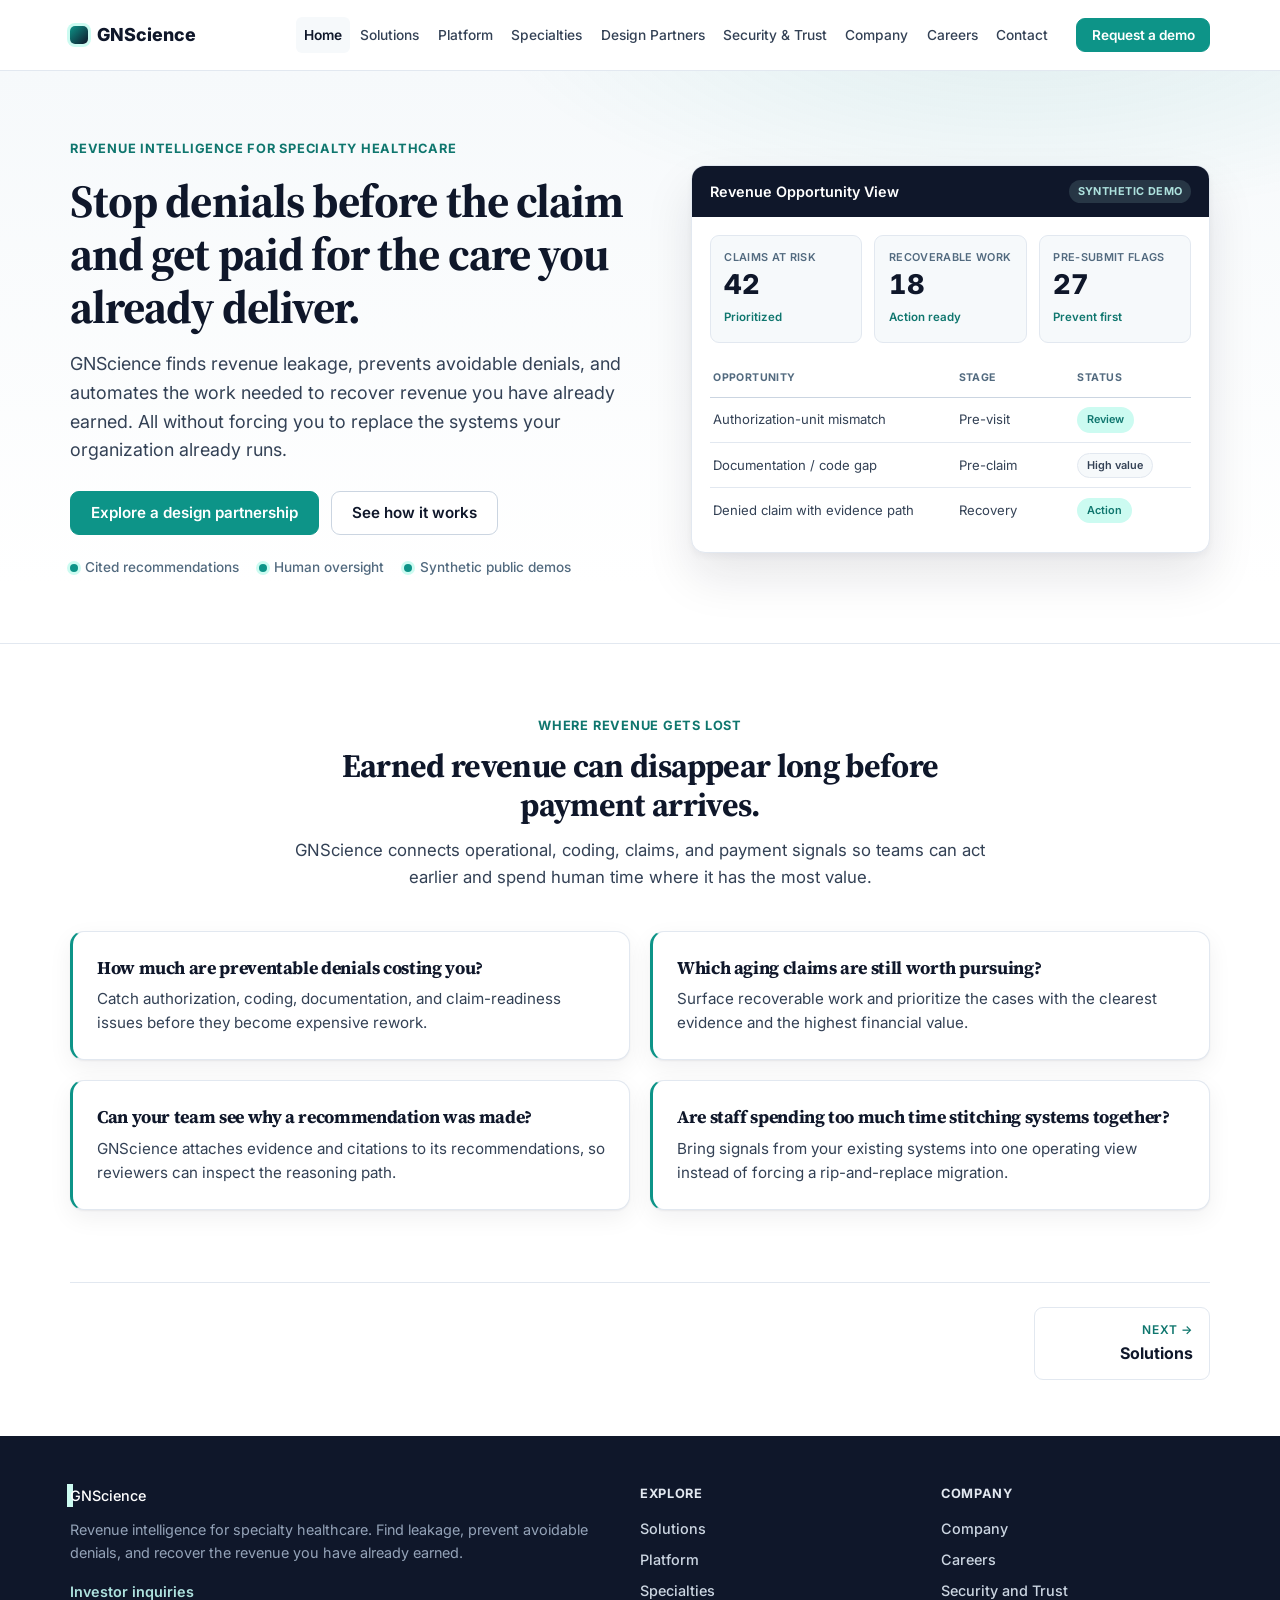
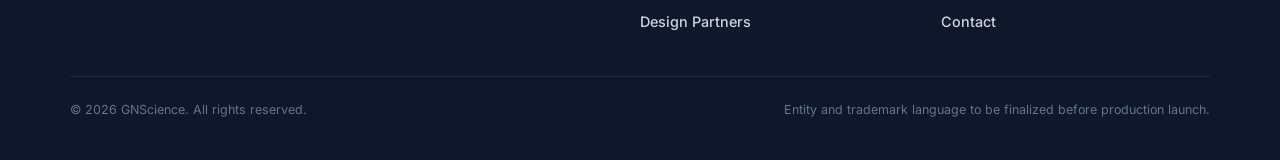
==== commit dcb545f9: "Remove the Clinic OS footnote from the public site. Drop the working-platform-name line from the foo" ====
--- a/index.html
+++ b/index.html
@@ -672,7 +672,7 @@
     </div>
     <div class="legal">
       <span>&copy; 2026 GNScience. All rights reserved.</span>
-      <span>Clinic OS may be used as a working platform name. Entity and trademark language to be finalized before production launch.</span>
+      <span>Entity and trademark language to be finalized before production launch.</span>
     </div>
   </div>
 </footer>
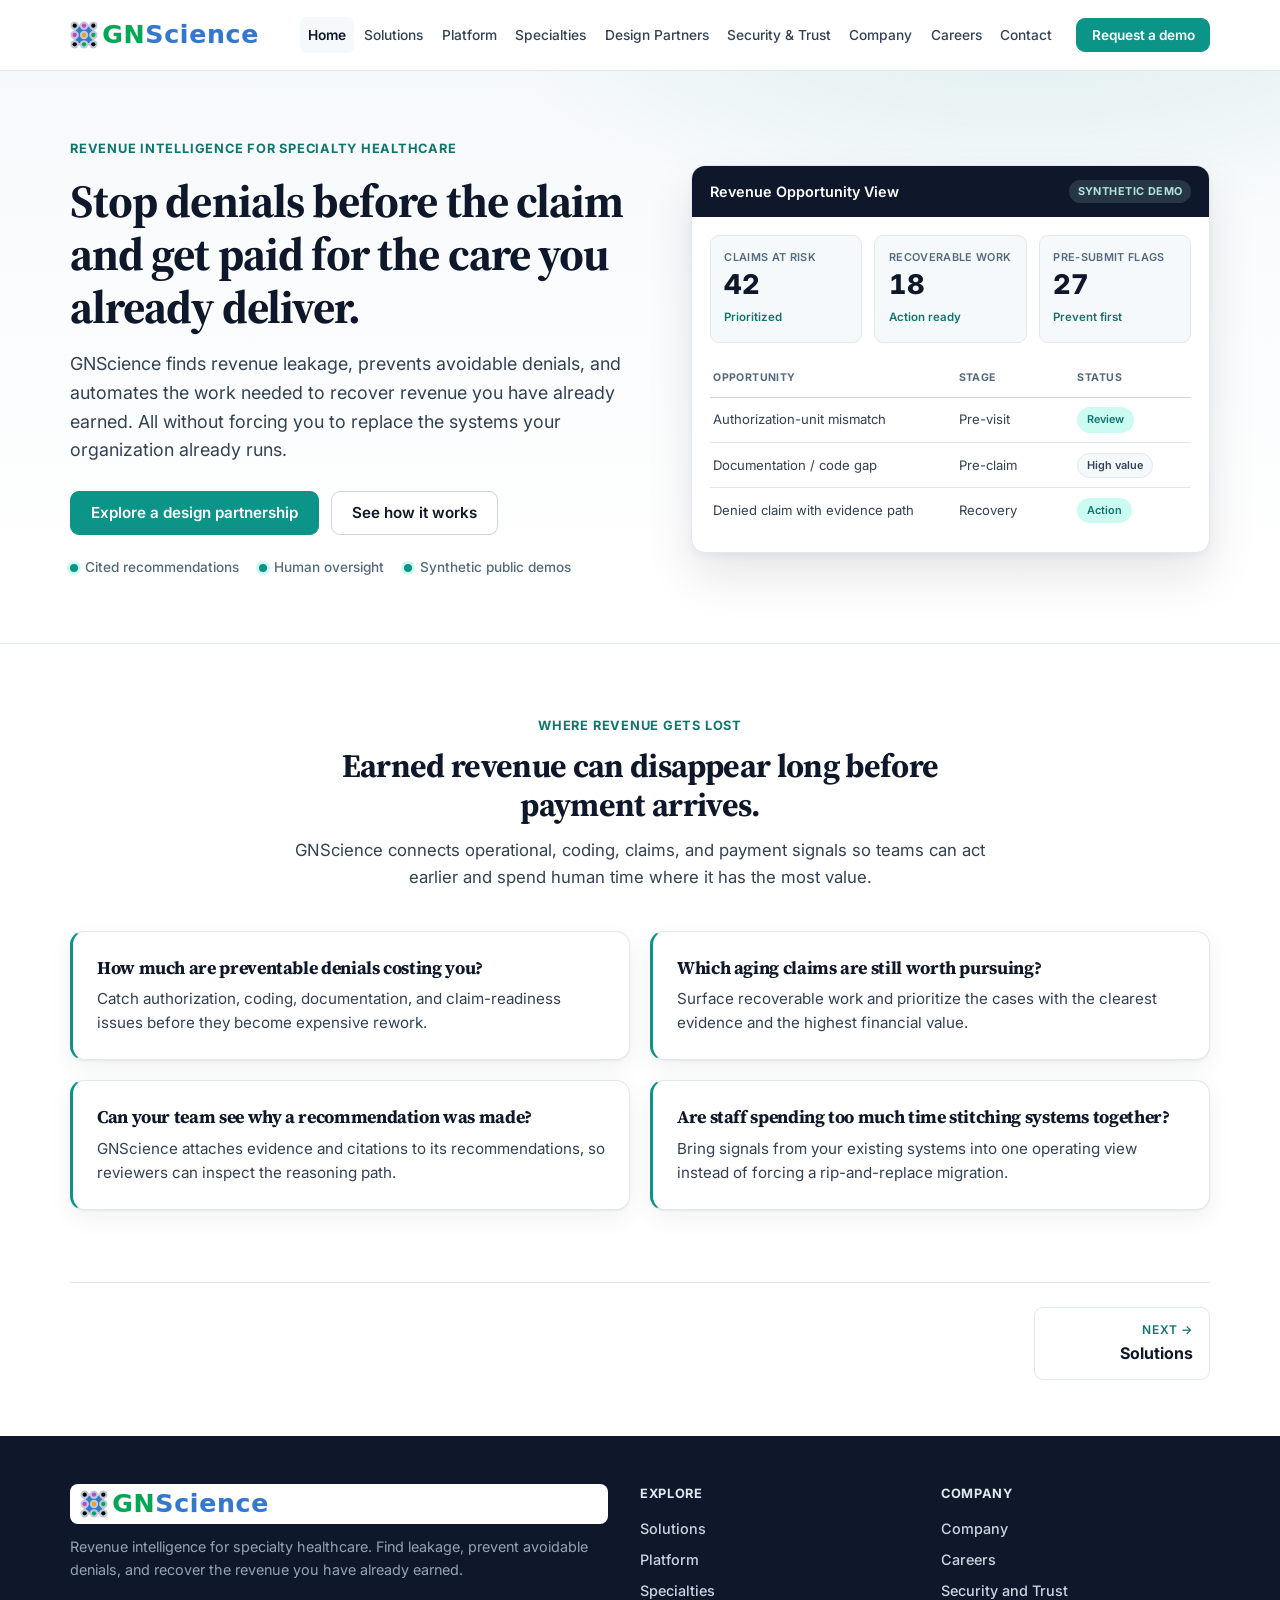
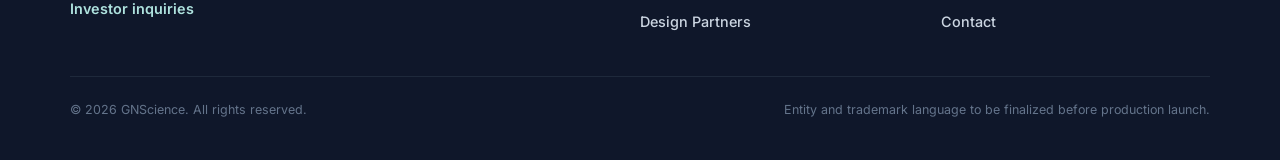
==== commit 7fa72623: "Add the official GNScience logo to the header and footer. Replace the CSS brand mark with the brand-" ====
--- a/index.html
+++ b/index.html
@@ -33,9 +33,9 @@
 
 /* Header */
 .site-header{position:sticky;top:0;z-index:100;background:rgba(255,255,255,.9);backdrop-filter:blur(10px);border-bottom:1px solid var(--border)}
-.nav{display:flex;align-items:center;gap:1rem;height:var(--header-h)}
-.brand{display:inline-flex;align-items:center;gap:.55rem;font-weight:800;font-size:1.12rem;color:var(--navy);text-decoration:none}
-.brand-mark{width:18px;height:18px;border-radius:5px;background:linear-gradient(135deg,var(--teal),var(--navy));box-shadow:0 0 0 3px var(--teal-soft)}
+.nav{display:flex;align-items:center;gap:.75rem;height:var(--header-h)}
+.brand{display:inline-flex;align-items:center;flex:0 0 auto;line-height:0;text-decoration:none}
+.brand img{height:28px;width:auto;max-width:none}
 .nav-links{display:flex;gap:.15rem;margin-left:auto;list-style:none;padding:0;margin-block:0}
 .nav-links a{display:block;white-space:nowrap;padding:.45rem .5rem;color:var(--slate);text-decoration:none;font-size:.86rem;font-weight:500;border-radius:6px}
 .nav-links a:hover,.nav-links a:focus-visible{color:var(--navy);background:var(--bg-alt)}
@@ -152,7 +152,7 @@
 
 /* Footer */
 .footer{background:var(--navy);color:#94a3b8;padding:3rem 0 2.5rem}
-.footer .brand{color:#fff}
+.footer .brand{background:#fff;border-radius:8px;padding:6px 10px}
 .footer-grid{display:grid;grid-template-columns:2fr 1fr 1fr;gap:2rem}
 .footer p{font-size:.9rem;margin:.7rem 0 0;max-width:34rem}
 .footer h4{color:#e2e8f0;font-size:.8rem;letter-spacing:.05em;text-transform:uppercase;margin:0 0 .8rem}
@@ -286,7 +286,7 @@
 .quote-inline .quote figcaption strong{color:var(--navy);font-size:.95rem}
 .quote-inline .quote-avatar{width:2.4rem;height:2.4rem;background:var(--teal-soft);border-color:var(--mint);color:var(--teal-dark)}
 /* Collapse the menu before it runs out of room */
-@media(max-width:1180px){
+@media(max-width:1240px){
   .menu-btn{display:block}
   .nav-links{display:none;position:absolute;top:var(--header-h);left:0;right:0;flex-direction:column;background:#fff;border-bottom:1px solid var(--border);padding:.75rem 1.25rem 1rem;box-shadow:var(--shadow);margin-left:0}
   .nav-links.open{display:flex}
@@ -310,7 +310,7 @@
 
 <header class="site-header">
   <div class="wrap nav">
-    <a class="brand" href="#home"><span class="brand-mark" aria-hidden="true"></span>GNScience</a>
+    <a class="brand" href="#home"><img src="assets/gns_full_logo.svg" alt="GNScience" height="28" /></a>
     <button class="menu-btn" aria-expanded="false" aria-controls="nav-links" type="button">Menu</button>
     <nav class="nav-links" id="nav-links" aria-label="Primary">
       <a href="#home">Home</a>
@@ -651,7 +651,7 @@
   <div class="wrap">
     <div class="footer-grid">
       <div>
-        <a class="brand" href="#home"><span class="brand-mark" aria-hidden="true"></span>GNScience</a>
+        <a class="brand" href="#home"><img src="assets/gns_full_logo.svg" alt="GNScience" height="28" /></a>
         <p>Revenue intelligence for specialty healthcare. Find leakage, prevent avoidable denials, and recover the revenue you have already earned.</p>
         <div class="footer-investor"><a href="#contact" data-interest="investor">Investor inquiries</a></div>
       </div>
